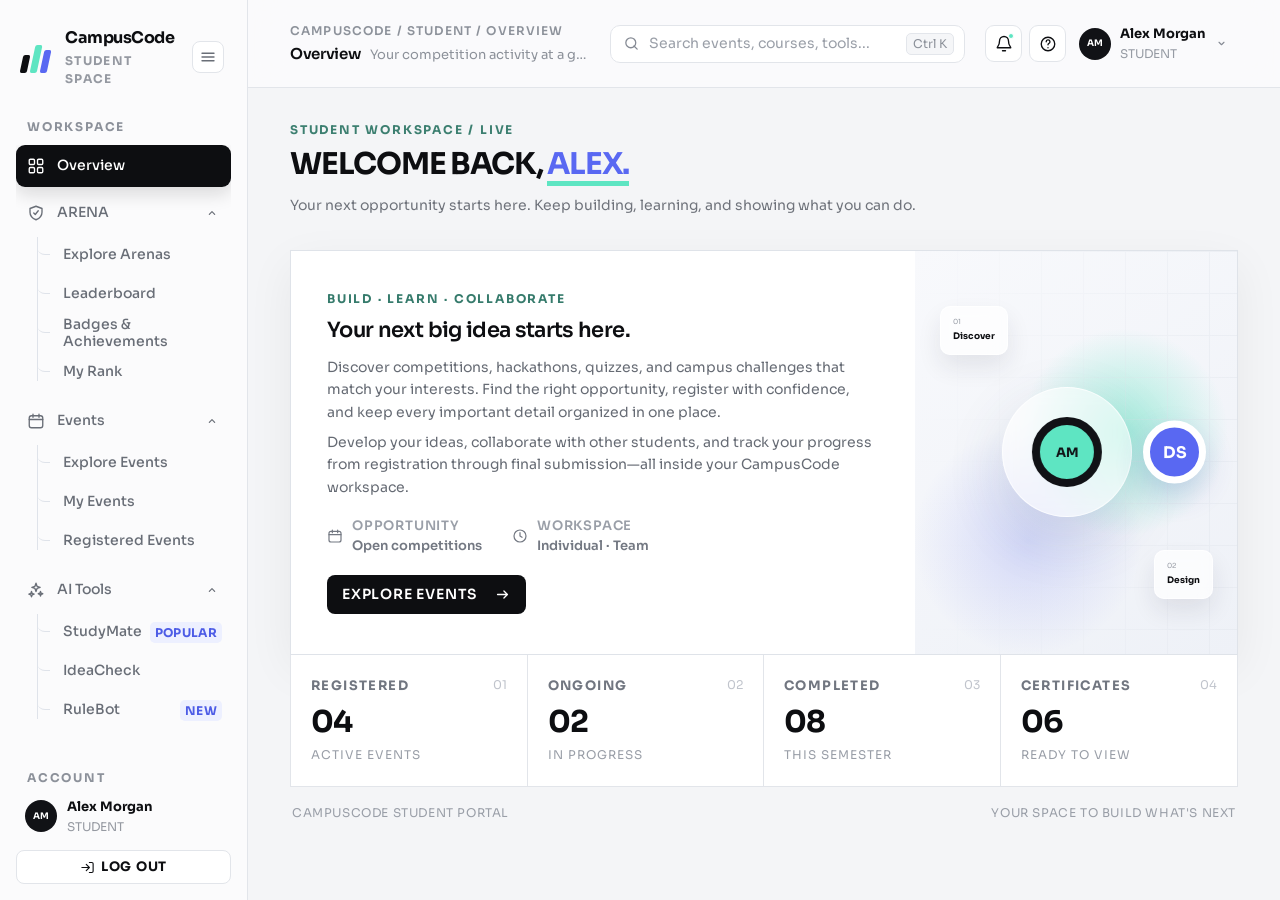
==== Dashboard/index.html @ 18e47f58 "Publish CampusCode project Co-authored-by: Copilot <223556219+Copilot@users.noreply.github.com>" ====
<!doctype html>
<html lang="en">
<head>
<meta charset="utf-8">
<meta name="viewport" content="width=device-width, initial-scale=1">
<meta name="description" content="CampusCode student competition workspace prototype">
<title>Overview — CampusCode</title>
<link rel="icon" href="assets/images/favicon.png">
<link rel="stylesheet" href="css/style.css">
<link rel="stylesheet" href="css/responsive.css">
</head>
<body data-page="overview">
<div class="app-shell">
<aside class="sidebar "><div class="brand">
<div class="brand-mark" aria-hidden="true">
<span></span><span></span><span></span>
</div>
<div>
<strong>CampusCode</strong><small>Student space</small>
</div>
<button class="sidebar-collapse-toggle" aria-label="Collapse sidebar" aria-expanded="true" data-action="toggle-sidebar"><svg aria-hidden="true" fill="none" height="18" viewbox="0 0 24 24" width="18" stroke="currentColor" stroke-linecap="round" stroke-linejoin="round" stroke-width="1.8"><path d="M4 7h16M4 12h16M4 17h16"></path></svg></button><button class="mobile-close" aria-label="Close menu" data-action="close-drawer"><svg aria-hidden="true" fill="none" height="19" viewbox="0 0 24 24" width="19" stroke="currentColor" stroke-linecap="round" stroke-linejoin="round" stroke-width="1.8"><path d="m6 6 12 12M18 6 6 18"></path></svg></button>
</div>
<div class="sidebar-label">Workspace</div>
<nav class="main-nav" aria-label="Main navigation"><a class="active" data-tooltip="Overview" href="index.html" data-nav-link=""><svg aria-hidden="true" fill="none" height="18" viewbox="0 0 24 24" width="18" stroke="currentColor" stroke-linecap="round" stroke-linejoin="round" stroke-width="1.8"><rect x="3" y="3" width="7" height="7" rx="1.5"></rect><rect x="14" y="3" width="7" height="7" rx="1.5"></rect><rect x="3" y="14" width="7" height="7" rx="1.5"></rect><rect x="14" y="14" width="7" height="7" rx="1.5"></rect></svg><span>Overview</span></a><div class="workspace-nav-group is-expanded">
<button class="workspace-parent " data-tooltip="ARENA" aria-expanded="true"><svg aria-hidden="true" fill="none" height="18" viewbox="0 0 24 24" width="18" stroke="currentColor" stroke-linecap="round" stroke-linejoin="round" stroke-width="1.8"><path d="M12 3 20 6v5c0 5-3.4 8.3-8 10-4.6-1.7-8-5-8-10V6l8-3Zm-3 9 2 2 4-5"></path></svg><span>ARENA</span><span class="chevron"><svg aria-hidden="true" fill="none" height="16" viewbox="0 0 24 24" width="16" stroke="currentColor" stroke-linecap="round" stroke-linejoin="round" stroke-width="1.8"><path d="m8 10 4 4 4-4"></path></svg></span></button><div class="workspace-subnav">
<a class="" tabindex="0" href="pages/arena.html" data-nav-link=""><span>Explore Arenas</span></a><a class="" tabindex="0" href="pages/arena.html#leaderboard" data-nav-link=""><span>Leaderboard</span></a><a class="" tabindex="0" href="pages/arena.html#achievements" data-nav-link=""><span>Badges &amp; Achievements</span></a><a class="" tabindex="0" href="pages/arena.html#rank" data-nav-link=""><span>My Rank</span></a>
</div>
</div>
<div class="workspace-nav-group is-expanded">
<button class="workspace-parent " data-tooltip="Events" aria-expanded="true"><svg aria-hidden="true" fill="none" height="18" viewbox="0 0 24 24" width="18" stroke="currentColor" stroke-linecap="round" stroke-linejoin="round" stroke-width="1.8"><rect x="3" y="5" width="18" height="16" rx="3"></rect><path d="M8 3v4M16 3v4M3 10h18"></path></svg><span>Events</span><span class="chevron"><svg aria-hidden="true" fill="none" height="16" viewbox="0 0 24 24" width="16" stroke="currentColor" stroke-linecap="round" stroke-linejoin="round" stroke-width="1.8"><path d="m8 10 4 4 4-4"></path></svg></span></button><div class="workspace-subnav">
<a class="" tabindex="0" href="pages/events.html" data-nav-link=""><span>Explore Events</span></a><a class="" tabindex="0" href="pages/my-events.html" data-nav-link=""><span>My Events</span></a><a class="" tabindex="0" href="pages/my-events.html#registered" data-nav-link=""><span>Registered Events</span></a>
</div>
</div>
<div class="workspace-nav-group is-expanded">
<button class="workspace-parent " data-tooltip="AI Tools" aria-expanded="true"><svg aria-hidden="true" fill="none" height="18" viewbox="0 0 24 24" width="18" stroke="currentColor" stroke-linecap="round" stroke-linejoin="round" stroke-width="1.8"><path d="m12 3 1.4 4.1L17.5 8.5l-4.1 1.4L12 14l-1.4-4.1-4.1-1.4 4.1-1.4L12 3Zm6 11 .8 2.2L21 17l-2.2.8L18 20l-.8-2.2L15 17l2.2-.8L18 14ZM6 14l.9 2.6 2.6.9-2.6.9L6 21l-.9-2.6-2.6-.9 2.6-.9L6 14Z"></path></svg><span>AI Tools</span><span class="chevron"><svg aria-hidden="true" fill="none" height="16" viewbox="0 0 24 24" width="16" stroke="currentColor" stroke-linecap="round" stroke-linejoin="round" stroke-width="1.8"><path d="m8 10 4 4 4-4"></path></svg></span></button><div class="workspace-subnav">
<a class="" tabindex="0" href="index.html" data-nav-link=""><span>StudyMate</span><small>Popular</small></a><a class="" tabindex="0" href="index.html#ideacheck" data-nav-link=""><span>IdeaCheck</span></a><a class="" tabindex="0" href="index.html" data-nav-link=""><span>RuleBot</span><small>New</small></a>
</div>
</div>
<div class="workspace-nav-group ">
<button class="workspace-parent " data-tooltip="Learning" aria-expanded="false"><svg aria-hidden="true" fill="none" height="18" viewbox="0 0 24 24" width="18" stroke="currentColor" stroke-linecap="round" stroke-linejoin="round" stroke-width="1.8"><path d="M4 19.5A2.5 2.5 0 0 1 6.5 17H20"></path><path d="M6.5 2H20v20H6.5A2.5 2.5 0 0 1 4 19.5v-15A2.5 2.5 0 0 1 6.5 2Z"></path></svg><span>Learning</span><span class="chevron"><svg aria-hidden="true" fill="none" height="16" viewbox="0 0 24 24" width="16" stroke="currentColor" stroke-linecap="round" stroke-linejoin="round" stroke-width="1.8"><path d="m8 10 4 4 4-4"></path></svg></span></button><div class="workspace-subnav">
<a class="" tabindex="-1" href="index.html#courses" data-nav-link=""><span>My Courses</span></a><a class="" tabindex="-1" href="pages/communication.html#help" data-nav-link=""><span>Student Guide</span></a><a class="" tabindex="-1" href="pages/profile.html#achievements" data-nav-link=""><span>Certificates</span></a><a class="" tabindex="-1" href="pages/profile.html" data-nav-link=""><span>Digital Card</span></a>
</div>
</div>
<div class="workspace-nav-group ">
<button class="workspace-parent " data-tooltip="Communication" aria-expanded="false"><svg aria-hidden="true" fill="none" height="18" viewbox="0 0 24 24" width="18" stroke="currentColor" stroke-linecap="round" stroke-linejoin="round" stroke-width="1.8"><path d="M18 8a6 6 0 0 0-12 0c0 7-3 7-3 9h18c0-2-3-2-3-9M10 21h4"></path></svg><span>Communication</span><span class="chevron"><svg aria-hidden="true" fill="none" height="16" viewbox="0 0 24 24" width="16" stroke="currentColor" stroke-linecap="round" stroke-linejoin="round" stroke-width="1.8"><path d="m8 10 4 4 4-4"></path></svg></span></button><div class="workspace-subnav">
<a class="" tabindex="-1" href="pages/communication.html#official" data-nav-link=""><span>Official Updates</span></a><a class="" tabindex="-1" href="pages/communication.html#notifications" data-nav-link=""><span>Notifications</span></a><a class="" tabindex="-1" href="pages/communication.html#help" data-nav-link=""><span>Help &amp; Support</span></a>
</div>
</div></nav><div class="sidebar-account">
<div class="sidebar-label">Account</div>
<a class="profile sidebar-profile-button " data-tooltip="Profile" href="pages/profile.html" data-nav-link=""><div class="avatar">AM</div>
<div>
<strong>Alex Morgan</strong><span>Student</span>
</div></a><button class="logout-button" data-tooltip="Log out" data-action="demo-logout"><svg aria-hidden="true" fill="none" height="15" viewbox="0 0 24 24" width="15" stroke="currentColor" stroke-linecap="round" stroke-linejoin="round" stroke-width="1.8"><path d="M10 17l5-5-5-5M15 12H3M15 4h4a2 2 0 0 1 2 2v12a2 2 0 0 1-2 2h-4"></path></svg> Log out</button>
</div></aside><main><header class="topbar "><div class="header-page">
<button class="menu-button" aria-label="Open menu" data-action="open-drawer"><svg aria-hidden="true" fill="none" height="19" viewbox="0 0 24 24" width="19" stroke="currentColor" stroke-linecap="round" stroke-linejoin="round" stroke-width="1.8"><path d="M4 7h16M4 12h16M4 17h16"></path></svg></button><div class="page-copy">
<span>CampusCode / Student / Overview</span><div>
<strong>Overview</strong><small>Your competition activity at a glance.</small>
</div>
</div>
</div>
<div class="global-search"><label class="search-field"><svg aria-hidden="true" fill="none" height="17" viewbox="0 0 24 24" width="17" stroke="currentColor" stroke-linecap="round" stroke-linejoin="round" stroke-width="1.8"><circle cx="11" cy="11" r="7"></circle><path d="m20 20-4.5-4.5"></path></svg><input aria-label="Search CampusCode" aria-expanded="false" placeholder="Search events, courses, tools..." value=""><kbd><span>Ctrl</span> K</kbd></label></div>
<div class="header-actions">
<button class="mobile-search-button" aria-label="Open search"><svg aria-hidden="true" fill="none" height="18" viewbox="0 0 24 24" width="18" stroke="currentColor" stroke-linecap="round" stroke-linejoin="round" stroke-width="1.8"><circle cx="11" cy="11" r="7"></circle><path d="m20 20-4.5-4.5"></path></svg></button><div class="header-menu"><button class="header-icon-button" aria-label="Notifications" aria-expanded="false"><svg aria-hidden="true" fill="none" height="18" viewbox="0 0 24 24" width="18" stroke="currentColor" stroke-linecap="round" stroke-linejoin="round" stroke-width="1.8"><path d="M18 8a6 6 0 0 0-12 0c0 7-3 7-3 9h18c0-2-3-2-3-9M10 21h4"></path></svg><i></i></button></div>
<div class="header-menu help-control"><button class="header-icon-button" aria-label="Help and support" aria-expanded="false"><svg aria-hidden="true" fill="none" height="18" viewbox="0 0 24 24" width="18" stroke="currentColor" stroke-linecap="round" stroke-linejoin="round" stroke-width="1.8"><circle cx="12" cy="12" r="9"></circle><path d="M9.6 9a2.5 2.5 0 1 1 3.2 2.4c-.8.3-.8 1-.8 1.6M12 17h.01"></path></svg></button></div>
<div class="header-menu profile-control"><button class="profile-trigger" aria-label="Open profile menu" aria-expanded="false"><span class="avatar">AM</span><span class="profile-name"><strong>Alex Morgan</strong><small>Student</small></span><span class="profile-chevron"><svg aria-hidden="true" fill="none" height="15" viewbox="0 0 24 24" width="15" stroke="currentColor" stroke-linecap="round" stroke-linejoin="round" stroke-width="1.8"><path d="m8 10 4 4 4-4"></path></svg></span></button></div>
</div></header><div class="dashboard">
<section class="welcome-section"><div class="eyebrow">Student workspace / Live</div>
<h1>Welcome back, <span>Alex.</span>
</h1>
<p>Your next opportunity starts here. Keep building, learning, and showing what you can do.</p></section><section class="event-card"><div class="event-copy">
<div class="eyebrow">Build · Learn · Collaborate</div>
<h2>Your next big idea starts here.</h2>
<p>Discover competitions, hackathons, quizzes, and campus challenges that match your interests. Find the right opportunity, register with confidence, and keep every important detail organized in one place.</p>
<p>Develop your ideas, collaborate with other students, and track your progress from registration through final submission—all inside your CampusCode workspace.</p>
<div class="event-meta">
<div>
<svg aria-hidden="true" fill="none" height="16" viewbox="0 0 24 24" width="16" stroke="currentColor" stroke-linecap="round" stroke-linejoin="round" stroke-width="1.8"><rect x="3" y="5" width="18" height="16" rx="3"></rect><path d="M8 3v4M16 3v4M3 10h18"></path></svg><span><small>Opportunity</small>Open competitions</span>
</div>
<div>
<svg aria-hidden="true" fill="none" height="16" viewbox="0 0 24 24" width="16" stroke="currentColor" stroke-linecap="round" stroke-linejoin="round" stroke-width="1.8"><circle cx="12" cy="12" r="9"></circle><path d="M12 7v5l3 2"></path></svg><span><small>Workspace</small>Individual · Team</span>
</div>
</div>
<button class="primary-button">Explore events <svg aria-hidden="true" fill="none" height="17" viewbox="0 0 24 24" width="17" stroke="currentColor" stroke-linecap="round" stroke-linejoin="round" stroke-width="1.8"><path d="M5 12h14m-5-5 5 5-5 5"></path></svg></button>
</div>
<div class="event-visual" aria-hidden="true">
<div class="visual-grid"></div>
<div class="floating-card card-one">
<span>01</span><strong>Discover</strong>
</div>
<div class="floating-card card-two">
<span>02</span><strong>Design</strong>
</div>
<div class="event-orb"><div class="avatar large">AM</div></div>
<div class="event-badge">DS</div>
</div></section><section class="stats-grid"><article><div class="stat-top">
<span>Registered</span><i>01</i>
</div>
<strong>04</strong><small>Active events</small></article><article><div class="stat-top">
<span>Ongoing</span><i>02</i>
</div>
<strong>02</strong><small>In progress</small></article><article><div class="stat-top">
<span>Completed</span><i>03</i>
</div>
<strong>08</strong><small>This semester</small></article><article><div class="stat-top">
<span>Certificates</span><i>04</i>
</div>
<strong>06</strong><small>Ready to view</small></article></section><footer class="dashboard-footer"><span>CampusCode student portal</span><span>Your space to build what's next</span></footer>
</div></main>
</div>
<script src="js/app.js" defer></script><script src="js/navigation.js" defer></script>
</body>
</html>
---- Dashboard/css/style.css ----
@import "https://fonts.googleapis.com/css2?family=Sora:wght@400;500;600;700&display=swap";


@layer components;
/*! tailwindcss v4.2.2 | MIT License | https://tailwindcss.com */

@layer properties {
  @supports (((-webkit-hyphens: none)) and (not (margin-trim: inline))) or ((-moz-orient: inline) and (not (color: rgb(from red r g b)))) {
    *, :before, :after, ::backdrop {
      --tw-rotate-x: initial;
      --tw-rotate-y: initial;
      --tw-rotate-z: initial;
      --tw-skew-x: initial;
      --tw-skew-y: initial;
      --tw-blur: initial;
      --tw-brightness: initial;
      --tw-contrast: initial;
      --tw-grayscale: initial;
      --tw-hue-rotate: initial;
      --tw-invert: initial;
      --tw-opacity: initial;
      --tw-saturate: initial;
      --tw-sepia: initial;
      --tw-drop-shadow: initial;
      --tw-drop-shadow-color: initial;
      --tw-drop-shadow-alpha: 100%;
      --tw-drop-shadow-size: initial;
    }
  }
}

@layer theme {
  :root, :host {
    --font-sans: ui-sans-serif, system-ui, sans-serif, "Apple Color Emoji",
      "Segoe UI Emoji", "Segoe UI Symbol", "Noto Color Emoji";
    --font-mono: ui-monospace, SFMono-Regular, Menlo, Monaco, Consolas, "Liberation Mono",
      "Courier New", monospace;
    --spacing: .25rem;
    --default-font-family: var(--font-sans);
    --default-mono-font-family: var(--font-mono);
  }
}

@layer base {
  *, :after, :before, ::backdrop {
    box-sizing: border-box;
    border: 0 solid;
    margin: 0;
    padding: 0;
  }

  ::file-selector-button {
    box-sizing: border-box;
    border: 0 solid;
    margin: 0;
    padding: 0;
  }

  html, :host {
    -webkit-text-size-adjust: 100%;
    tab-size: 4;
    line-height: 1.5;
    font-family: var(--default-font-family, ui-sans-serif, system-ui, sans-serif, "Apple Color Emoji", "Segoe UI Emoji", "Segoe UI Symbol", "Noto Color Emoji");
    font-feature-settings: var(--default-font-feature-settings, normal);
    font-variation-settings: var(--default-font-variation-settings, normal);
    -webkit-tap-highlight-color: transparent;
  }

  hr {
    height: 0;
    color: inherit;
    border-top-width: 1px;
  }

  abbr:where([title]) {
    -webkit-text-decoration: underline dotted;
    text-decoration: underline dotted;
  }

  h1, h2, h3, h4, h5, h6 {
    font-size: inherit;
    font-weight: inherit;
  }

  a {
    color: inherit;
    -webkit-text-decoration: inherit;
    -webkit-text-decoration: inherit;
    -webkit-text-decoration: inherit;
    text-decoration: inherit;
  }

  b, strong {
    font-weight: bolder;
  }

  code, kbd, samp, pre {
    font-family: var(--default-mono-font-family, ui-monospace, SFMono-Regular, Menlo, Monaco, Consolas, "Liberation Mono", "Courier New", monospace);
    font-feature-settings: var(--default-mono-font-feature-settings, normal);
    font-variation-settings: var(--default-mono-font-variation-settings, normal);
    font-size: 1em;
  }

  small {
    font-size: 80%;
  }

  sub, sup {
    vertical-align: baseline;
    font-size: 75%;
    line-height: 0;
    position: relative;
  }

  sub {
    bottom: -.25em;
  }

  sup {
    top: -.5em;
  }

  table {
    text-indent: 0;
    border-color: inherit;
    border-collapse: collapse;
  }

  :-moz-focusring {
    outline: auto;
  }

  progress {
    vertical-align: baseline;
  }

  summary {
    display: list-item;
  }

  ol, ul, menu {
    list-style: none;
  }

  img, svg, video, canvas, audio, iframe, embed, object {
    vertical-align: middle;
    display: block;
  }

  img, video {
    max-width: 100%;
    height: auto;
  }

  button, input, select, optgroup, textarea {
    font: inherit;
    font-feature-settings: inherit;
    font-variation-settings: inherit;
    letter-spacing: inherit;
    color: inherit;
    opacity: 1;
    background-color: #0000;
    border-radius: 0;
  }

  ::file-selector-button {
    font: inherit;
    font-feature-settings: inherit;
    font-variation-settings: inherit;
    letter-spacing: inherit;
    color: inherit;
    opacity: 1;
    background-color: #0000;
    border-radius: 0;
  }

  :where(select:is([multiple], [size])) optgroup {
    font-weight: bolder;
  }

  :where(select:is([multiple], [size])) optgroup option {
    padding-inline-start: 20px;
  }

  ::file-selector-button {
    margin-inline-end: 4px;
  }

  ::placeholder {
    opacity: 1;
  }

  @supports (not ((-webkit-appearance: -apple-pay-button))) or (contain-intrinsic-size: 1px) {
    ::placeholder {
      color: currentColor;
    }

    @supports (color: color-mix(in lab, red, red)) {
      ::placeholder {
        color: color-mix(in oklab, currentcolor 50%, transparent);
      }
    }
  }

  textarea {
    resize: vertical;
  }

  ::-webkit-search-decoration {
    -webkit-appearance: none;
  }

  ::-webkit-date-and-time-value {
    min-height: 1lh;
    text-align: inherit;
  }

  ::-webkit-datetime-edit {
    display: inline-flex;
  }

  ::-webkit-datetime-edit-fields-wrapper {
    padding: 0;
  }

  ::-webkit-datetime-edit {
    padding-block: 0;
  }

  ::-webkit-datetime-edit-year-field {
    padding-block: 0;
  }

  ::-webkit-datetime-edit-month-field {
    padding-block: 0;
  }

  ::-webkit-datetime-edit-day-field {
    padding-block: 0;
  }

  ::-webkit-datetime-edit-hour-field {
    padding-block: 0;
  }

  ::-webkit-datetime-edit-minute-field {
    padding-block: 0;
  }

  ::-webkit-datetime-edit-second-field {
    padding-block: 0;
  }

  ::-webkit-datetime-edit-millisecond-field {
    padding-block: 0;
  }

  ::-webkit-datetime-edit-meridiem-field {
    padding-block: 0;
  }

  ::-webkit-calendar-picker-indicator {
    line-height: 1;
  }

  :-moz-ui-invalid {
    box-shadow: none;
  }

  button, input:where([type="button"], [type="reset"], [type="submit"]) {
    appearance: button;
  }

  ::file-selector-button {
    appearance: button;
  }

  ::-webkit-inner-spin-button {
    height: auto;
  }

  ::-webkit-outer-spin-button {
    height: auto;
  }

  [hidden]:where(:not([hidden="until-found"])) {
    display: none !important;
  }
}

@layer utilities {
  .collapse {
    visibility: collapse;
  }

  .fixed {
    position: fixed;
  }

  .static {
    position: static;
  }

  .start {
    inset-inline-start: var(--spacing);
  }

  .top-10 {
    top: calc(var(--spacing) * 10);
  }

  .block {
    display: block;
  }

  .grid {
    display: grid;
  }

  .hidden {
    display: none;
  }

  .inline {
    display: inline;
  }

  .transform {
    transform: var(--tw-rotate-x, ) var(--tw-rotate-y, ) var(--tw-rotate-z, ) var(--tw-skew-x, ) var(--tw-skew-y, );
  }

  .filter {
    filter: var(--tw-blur, ) var(--tw-brightness, ) var(--tw-contrast, ) var(--tw-grayscale, ) var(--tw-hue-rotate, ) var(--tw-invert, ) var(--tw-saturate, ) var(--tw-sepia, ) var(--tw-drop-shadow, );
  }
}

@property --tw-rotate-x {
  syntax: "*";
  inherits: false
}

@property --tw-rotate-y {
  syntax: "*";
  inherits: false
}

@property --tw-rotate-z {
  syntax: "*";
  inherits: false
}

@property --tw-skew-x {
  syntax: "*";
  inherits: false
}

@property --tw-skew-y {
  syntax: "*";
  inherits: false
}

@property --tw-blur {
  syntax: "*";
  inherits: false
}

@property --tw-brightness {
  syntax: "*";
  inherits: false
}

@property --tw-contrast {
  syntax: "*";
  inherits: false
}

@property --tw-grayscale {
  syntax: "*";
  inherits: false
}

@property --tw-hue-rotate {
  syntax: "*";
  inherits: false
}

@property --tw-invert {
  syntax: "*";
  inherits: false
}

@property --tw-opacity {
  syntax: "*";
  inherits: false
}

@property --tw-saturate {
  syntax: "*";
  inherits: false
}

@property --tw-sepia {
  syntax: "*";
  inherits: false
}

@property --tw-drop-shadow {
  syntax: "*";
  inherits: false
}

@property --tw-drop-shadow-color {
  syntax: "*";
  inherits: false
}

@property --tw-drop-shadow-alpha {
  syntax: "<percentage>";
  inherits: false;
  initial-value: 100%;
}

@property --tw-drop-shadow-size {
  syntax: "*";
  inherits: false
}
:root {
  font-family: "Sora", sans-serif;
  color: #0d0e11;
  background: #f4f5f7;
  font-synthesis: none;
  --ink: #0d0e11;
  --muted: #6f737b;
  --line: #e2e5ea;
  --green: #5ee5c2;
  --violet: #5968f2;
}

@layer base {
  * {
    box-sizing: border-box;
  }

  body {
    min-width: 320px;
    min-height: 100vh;
    margin: 0;
    background: #f4f5f7;
  }

  button {
    color: inherit;
    font: inherit;
  }
}

button {
  border: 0;
  cursor: pointer;
}

.app-shell {
  min-height: 100vh;
  display: grid;
  grid-template-columns: 248px minmax(0, 1fr);
}

.sidebar {
  width: 248px;
  position: fixed;
  inset: 0 auto 0 0;
  z-index: 20;
  display: flex;
  flex-direction: column;
  padding: 26px 16px 14px;
  overflow-y: auto;
  border-right: 1px solid var(--line);
  background: #fbfbfc;
}

.brand {
  display: flex;
  align-items: center;
  gap: 11px;
  padding: 0 7px 30px;
}

.brand-mark {
  width: 32px;
  height: 32px;
  display: flex;
  align-items: flex-end;
  gap: 3px;
  transform: skew(-12deg);
}

.brand-mark span {
  width: 7px;
  border-radius: 2px;
  background: var(--ink);
}

.brand-mark span:nth-child(1) {
  height: 18px;
}
.brand-mark span:nth-child(2) {
  height: 28px;
  background: var(--green);
}
.brand-mark span:nth-child(3) {
  height: 23px;
  background: var(--violet);
}
.brand strong,
.brand small {
  display: block;
}
.brand strong {
  font-size: 16px;
  letter-spacing: -0.5px;
}
.brand small {
  margin-top: 2px;
  color: #9599a1;
  font-size: 7px;
  font-weight: 700;
  letter-spacing: 1.3px;
  text-transform: uppercase;
}

.sidebar-label,
.eyebrow {
  color: #8c919a;
  font-size: 9px;
  font-weight: 700;
  letter-spacing: 1.8px;
  text-transform: uppercase;
}

.sidebar-label {
  padding: 0 11px 9px;
}

.main-nav {
  display: grid;
  gap: 2px;
}

.main-nav button {
  width: 100%;
  min-height: 39px;
  display: flex;
  align-items: center;
  gap: 12px;
  padding: 0 11px;
  border-radius: 9px;
  color: #696e77;
  background: transparent;
  font-size: 12px;
  font-weight: 600;
  text-align: left;
  transition:
    background 0.18s,
    color 0.18s,
    transform 0.18s;
}

.main-nav button:hover {
  color: var(--ink);
  background: #f0f2f5;
  transform: translateX(2px);
}

.main-nav button.active {
  color: #ffffff;
  background: var(--ink);
  box-shadow: 0 7px 18px rgba(13, 14, 17, 0.14);
}

.main-nav button small {
  margin-left: auto;
  color: var(--violet);
  font-size: 7px;
  font-weight: 700;
}

.workspace-nav-group {
  display: grid;
}

.main-nav .workspace-parent {
  position: relative;
}

.main-nav .workspace-parent.group-active {
  color: var(--ink);
  background: #eef0ff;
}

.chevron {
  height: 16px;
  display: grid;
  place-items: center;
  transition: transform 0.22s ease;
}

.workspace-nav-group.is-expanded .chevron {
  transform: rotate(180deg);
}

.workspace-subnav {
  max-height: 0;
  position: relative;
  display: grid;
  gap: 3px;
  margin: 0 0 0 21px;
  padding-left: 13px;
  overflow: hidden;
  opacity: 0;
  transition:
    max-height 0.25s ease,
    opacity 0.2s ease,
    margin 0.25s ease;
}

.workspace-subnav::before {
  content: "";
  width: 1px;
  position: absolute;
  top: 0;
  bottom: 9px;
  left: 0;
  background: #dfe3ea;
}

.workspace-nav-group.is-expanded .workspace-subnav {
  max-height: 180px;
  margin-top: 3px;
  margin-bottom: 5px;
  opacity: 1;
}

.main-nav .workspace-subnav button {
  min-height: 34px;
  position: relative;
  padding: 0 9px 0 13px;
  font-size: 11px;
}

.main-nav .workspace-subnav button::before {
  content: "";
  width: 13px;
  height: 17px;
  position: absolute;
  top: 0;
  left: -13px;
  border-bottom: 1px solid #dfe3ea;
  border-bottom-left-radius: 8px;
}

.main-nav .workspace-subnav button.active {
  color: var(--ink);
  background: #fff;
  box-shadow:
    0 5px 16px rgba(20, 24, 36, 0.08),
    0 0 0 1px #e4e7ed;
}

.main-nav .workspace-subnav button small {
  padding: 3px 5px;
  border-radius: 5px;
  color: #4d5ce6;
  background: #edf0ff;
  font-size: 6px;
  letter-spacing: 0.3px;
  text-transform: uppercase;
}

.sidebar-account {
  margin-top: auto;
  padding-top: 28px;
}

.profile {
  display: flex;
  align-items: center;
  gap: 10px;
}

.profile {
  padding: 0 8px 13px;
}

.avatar {
  width: 32px;
  height: 32px;
  flex: 0 0 32px;
  display: grid;
  place-items: center;
  border-radius: 50%;
  color: #fff;
  background: #111216;
  font-size: 9px;
  font-weight: 700;
}

.profile strong,
.profile span {
  display: block;
}

.profile strong {
  font-size: 10px;
}
.profile span {
  margin-top: 2px;
  color: #9599a1;
  font-size: 8px;
  text-transform: uppercase;
}

.logout-button {
  width: 100%;
  height: 34px;
  display: flex;
  align-items: center;
  justify-content: center;
  gap: 6px;
  border: 1px solid var(--line);
  border-radius: 8px;
  background: #fff;
  font-size: 9px;
  font-weight: 700;
  text-transform: uppercase;
  letter-spacing: 0.7px;
}

.mobile-close {
  display: none;
}

main {
  min-width: 0;
  grid-column: 2;
}

.topbar {
  height: 70px;
  position: sticky;
  top: 0;
  z-index: 10;
  display: flex;
  align-items: center;
  justify-content: space-between;
  padding: 0 42px;
  border-bottom: 1px solid var(--line);
  background: rgba(251, 251, 252, 0.9);
  backdrop-filter: blur(16px);
}

.menu-button {
  display: none;
}

.dashboard {
  max-width: 1200px;
  margin: 0 auto;
  padding: 54px 42px 30px;
}

.welcome-section {
  margin-bottom: 33px;
}

.welcome-section .eyebrow {
  color: #3c7f70;
}

.welcome-section h1 {
  margin: 9px 0 6px;
  font-size: clamp(38px, 5vw, 68px);
  line-height: 0.98;
  letter-spacing: -3.8px;
  text-transform: uppercase;
}

.welcome-section h1 span {
  position: relative;
  color: var(--violet);
}

.welcome-section h1 span::after {
  content: "";
  position: absolute;
  right: 0;
  bottom: -3px;
  left: 0;
  height: 5px;
  background: var(--green);
}

.welcome-section p {
  margin: 13px 0 0;
  color: var(--muted);
  font-size: 12px;
}

.workspace-message {
  display: grid;
  grid-template-columns: 1fr 2fr auto;
  align-items: center;
  gap: 22px;
  margin-bottom: 14px;
  padding: 15px 18px;
  border: 1px solid var(--line);
  border-radius: 12px;
  background: #fff;
}

.workspace-message h2 {
  margin: 4px 0 0;
  font-size: 17px;
}
.workspace-message p {
  margin: 0;
  color: var(--muted);
  font-size: 11px;
}
.workspace-message button {
  color: #4d5ce6;
  background: transparent;
  font-size: 10px;
  font-weight: 700;
}

.event-card {
  min-height: 405px;
  display: grid;
  grid-template-columns: 1.32fr 0.68fr;
  overflow: hidden;
  border: 1px solid #dfe3e9;
  background: #fff;
  box-shadow: 0 15px 45px rgba(20, 24, 36, 0.06);
}

.event-copy {
  padding: 40px 36px 34px;
}

.event-copy .eyebrow {
  color: #367b6c;
}

.event-copy h2 {
  margin: 9px 0 13px;
  font-size: clamp(34px, 4vw, 51px);
  line-height: 1;
  letter-spacing: -2.5px;
}

.event-copy > p {
  max-width: 650px;
  margin: 0 0 8px;
  color: #666b74;
  font-size: 11px;
  line-height: 1.7;
}

.event-meta {
  display: flex;
  gap: 30px;
  margin: 19px 0;
}

.event-meta > div {
  display: flex;
  align-items: center;
  gap: 9px;
  color: #737882;
}

.event-meta span {
  font-size: 9px;
  font-weight: 600;
}

.event-meta small {
  display: block;
  margin-bottom: 2px;
  color: #9a9fa8;
  font-size: 7px;
  letter-spacing: 0.8px;
  text-transform: uppercase;
}

.primary-button {
  height: 39px;
  display: flex;
  align-items: center;
  gap: 17px;
  padding: 0 15px;
  border-radius: 8px;
  color: #fff;
  background: var(--ink);
  font-size: 9px;
  font-weight: 700;
  letter-spacing: 0.8px;
  text-transform: uppercase;
  transition:
    transform 0.2s,
    box-shadow 0.2s;
}

.primary-button:hover {
  transform: translateY(-2px);
  box-shadow: 0 10px 25px rgba(13, 14, 17, 0.22);
}

.event-visual {
  position: relative;
  overflow: hidden;
  background:
    radial-gradient(circle at 65% 45%, rgba(94, 229, 194, 0.52), transparent 34%),
    radial-gradient(circle at 35% 72%, rgba(89, 104, 242, 0.2), transparent 32%),
    linear-gradient(145deg, #f8f9fc, #eef1f7);
}

.visual-grid {
  position: absolute;
  inset: 0;
  opacity: 0.35;
  background-image:
    linear-gradient(#dce1e8 1px, transparent 1px),
    linear-gradient(90deg, #dce1e8 1px, transparent 1px);
  background-size: 42px 42px;
  mask-image: linear-gradient(to left, #000, transparent);
}

.event-orb {
  width: 130px;
  height: 130px;
  position: absolute;
  top: 50%;
  left: 50%;
  display: grid;
  place-items: center;
  transform: translate(-57%, -50%);
  border: 1px solid rgba(255, 255, 255, 0.75);
  border-radius: 50%;
  background: rgba(255, 255, 255, 0.56);
  box-shadow: 0 20px 60px rgba(49, 78, 115, 0.14);
  backdrop-filter: blur(8px);
}

.avatar.large {
  width: 70px;
  height: 70px;
  flex-basis: 70px;
  border: 8px solid #111216;
  color: #111216;
  background: var(--green);
  font-size: 13px;
}

.event-badge {
  width: 63px;
  height: 63px;
  position: absolute;
  top: 50%;
  left: calc(50% + 67px);
  display: grid;
  place-items: center;
  transform: translateY(-50%);
  border: 7px solid #fff;
  border-radius: 50%;
  color: white;
  background: var(--violet);
  font-size: 16px;
  font-weight: 700;
  box-shadow: 0 12px 30px rgba(56, 67, 172, 0.2);
}

.floating-card {
  position: absolute;
  z-index: 2;
  padding: 10px 12px;
  border: 1px solid rgba(255, 255, 255, 0.75);
  border-radius: 10px;
  background: rgba(255, 255, 255, 0.72);
  box-shadow: 0 12px 25px rgba(28, 35, 53, 0.09);
  backdrop-filter: blur(8px);
}

.floating-card span,
.floating-card strong {
  display: block;
}
.floating-card span {
  color: #9499a2;
  font-size: 7px;
}
.floating-card strong {
  margin-top: 3px;
  font-size: 9px;
}
.card-one {
  top: 55px;
  left: 25px;
}
.card-two {
  right: 24px;
  bottom: 55px;
}

.stats-grid {
  display: grid;
  grid-template-columns: repeat(4, 1fr);
  border-right: 1px solid var(--line);
  border-bottom: 1px solid var(--line);
  border-left: 1px solid var(--line);
  background: #fff;
}

.stats-grid article {
  min-height: 122px;
  padding: 22px 20px;
  border-right: 1px solid var(--line);
}

.stats-grid article:last-child {
  border-right: 0;
}

.stat-top {
  display: flex;
  align-items: center;
  justify-content: space-between;
}

.stat-top span {
  color: #717680;
  font-size: 8px;
  font-weight: 700;
  letter-spacing: 1.4px;
  text-transform: uppercase;
}

.stat-top i {
  color: #c0c4cc;
  font-size: 8px;
  font-style: normal;
}

.stats-grid article > strong {
  display: block;
  margin-top: 12px;
  font-size: 30px;
  line-height: 1;
  letter-spacing: -1px;
}

.stats-grid article > small {
  display: block;
  margin-top: 10px;
  color: #9a9fa8;
  font-size: 7px;
  letter-spacing: 1px;
  text-transform: uppercase;
}

.dashboard-footer {
  display: flex;
  justify-content: space-between;
  padding: 18px 2px 0;
  color: #9a9fa8;
  font-size: 8px;
  letter-spacing: 0.6px;
  text-transform: uppercase;
}

@media (max-width: 1000px) {
  .event-card {
    grid-template-columns: 1fr 0.55fr;
  }
  .event-copy {
    padding: 34px 28px;
  }
  .event-meta {
    gap: 18px;
  }
}

@media (max-width: 760px) {
  .app-shell {
    display: block;
  }
  .sidebar {
    width: 280px;
    transform: translateX(-105%);
    box-shadow: 25px 0 70px rgba(17, 20, 28, 0.18);
    transition: transform 0.25s ease;
  }
  .sidebar.is-open {
    transform: translateX(0);
  }
  .sidebar-scrim {
    position: fixed;
    inset: 0;
    z-index: 15;
    background: rgba(13, 14, 17, 0.3);
    backdrop-filter: blur(2px);
  }
  .mobile-close {
    display: grid;
    place-items: center;
    margin-left: auto;
    padding: 4px;
    background: transparent;
  }
  main {
    width: 100%;
  }
  .topbar {
    height: 64px;
    padding: 0 18px;
  }
  .menu-button {
    width: 38px;
    height: 38px;
    display: grid;
    place-items: center;
    border: 1px solid var(--line);
    border-radius: 9px;
    background: #fff;
  }
  .dashboard {
    padding: 36px 18px 28px;
  }
  .welcome-section h1 {
    letter-spacing: -2.2px;
  }
  .event-card {
    grid-template-columns: 1fr;
  }
  .event-visual {
    min-height: 250px;
    order: -1;
  }
  .event-copy {
    padding: 27px 24px 30px;
  }
  .stats-grid {
    grid-template-columns: repeat(2, 1fr);
    border-top: 0;
  }
  .stats-grid article:nth-child(2) {
    border-right: 0;
  }
  .stats-grid article:nth-child(-n + 2) {
    border-bottom: 1px solid var(--line);
  }
  .workspace-message {
    grid-template-columns: 1fr auto;
  }
  .workspace-message p {
    display: none;
  }
}
/* Events discovery page */
.events-page {
  display: grid;
  gap: 18px;
}

.events-intro {
  display: flex;
  align-items: flex-end;
  justify-content: space-between;
  gap: 32px;
  padding-bottom: 8px;
}

.events-intro .eyebrow {
  color: #3c7f70;
}

.events-intro h1 {
  margin: 8px 0 8px;
  font-size: clamp(34px, 4vw, 52px);
  line-height: 1;
  letter-spacing: -2.7px;
}

.events-intro > div:first-child > p {
  max-width: 590px;
  margin: 0;
  color: var(--muted);
  font-size: 11px;
  line-height: 1.6;
}

.events-summary {
  display: grid;
  grid-template-columns: repeat(3, auto);
  overflow: hidden;
  border: 1px solid var(--line);
  border-radius: 12px;
  background: #fff;
}

.events-summary > div {
  min-width: 112px;
  padding: 13px 15px;
  border-right: 1px solid var(--line);
}

.events-summary > div:last-child {
  border-right: 0;
}

.events-summary span,
.events-summary strong {
  display: block;
}

.events-summary span {
  color: #8b9099;
  font-size: 7px;
  letter-spacing: 0.6px;
  text-transform: uppercase;
}

.events-summary strong {
  margin-top: 6px;
  font-size: 18px;
  line-height: 1;
}

.discovery-toolbar {
  display: grid;
  gap: 13px;
  padding: 15px;
  border: 1px solid var(--line);
  border-radius: 14px;
  background: #fff;
}

.event-search-row {
  display: flex;
  gap: 10px;
}

.event-search {
  height: 40px;
  min-width: 0;
  flex: 1;
  display: flex;
  align-items: center;
  gap: 9px;
  padding: 0 12px;
  border: 1px solid var(--line);
  border-radius: 9px;
  color: #858b94;
  background: #fafbfc;
}

.event-search:focus-within {
  border-color: rgba(89, 104, 242, 0.55);
  box-shadow: 0 0 0 3px rgba(89, 104, 242, 0.08);
}

.event-search input {
  min-width: 0;
  flex: 1;
  outline: none;
  border: 0;
  color: var(--ink);
  background: transparent;
  font-size: 10px;
}

.event-search input::placeholder {
  color: #9a9fa8;
}

.clear-filters {
  padding: 0 11px;
  color: #4d5ce6;
  background: transparent;
  font-size: 8px;
  font-weight: 700;
}

.clear-filters:disabled {
  cursor: default;
  color: #b8bcc4;
}

.category-tabs {
  display: flex;
  gap: 6px;
}

.category-tabs button {
  min-height: 31px;
  padding: 0 11px;
  border: 1px solid var(--line);
  border-radius: 8px;
  color: #6f747d;
  background: #fff;
  font-size: 8px;
  font-weight: 600;
  white-space: nowrap;
}

.category-tabs button:hover {
  color: var(--ink);
  background: #f5f6f8;
}

.category-tabs button.active {
  color: #fff;
  border-color: var(--ink);
  background: var(--ink);
}

.advanced-filters {
  display: grid;
  grid-template-columns: repeat(4, 1fr);
  gap: 8px;
  padding-top: 12px;
  border-top: 1px solid #eceef2;
}

.advanced-filters label {
  min-width: 0;
}

.advanced-filters label > span {
  display: block;
  margin: 0 0 5px 2px;
  color: #8b9099;
  font-size: 7px;
  font-weight: 600;
  text-transform: uppercase;
}

.advanced-filters select {
  width: 100%;
  height: 34px;
  outline: none;
  border: 1px solid var(--line);
  border-radius: 8px;
  color: #555b65;
  background: #fafbfc;
  font-family: inherit;
  font-size: 8px;
}

.advanced-filters select:focus {
  border-color: rgba(89, 104, 242, 0.55);
}

.mobile-filter-button,
.mobile-clear {
  display: none;
}

.featured-competition {
  min-height: 355px;
  display: grid;
  grid-template-columns: 1.1fr 0.9fr;
  overflow: hidden;
  border: 1px solid #dfe3e9;
  border-radius: 16px;
  background: #fff;
  box-shadow: 0 14px 40px rgba(20, 24, 36, 0.06);
}

.featured-event-copy {
  padding: 32px;
}

.featured-label {
  width: fit-content;
  display: flex;
  align-items: center;
  gap: 6px;
  margin-bottom: 23px;
  padding: 6px 8px;
  border-radius: 6px;
  color: #4654d3;
  background: #edf0ff;
  font-size: 7px;
  font-weight: 700;
  letter-spacing: 0.6px;
  text-transform: uppercase;
}

.event-category {
  color: #4d5ce6;
  font-size: 7px;
  font-weight: 700;
  letter-spacing: 0.8px;
  text-transform: uppercase;
}

.featured-event-copy h2 {
  max-width: 600px;
  margin: 8px 0 12px;
  font-size: clamp(27px, 3vw, 39px);
  line-height: 1.05;
  letter-spacing: -1.7px;
}

.featured-event-copy > p {
  max-width: 610px;
  margin: 0;
  color: #676c75;
  font-size: 10px;
  line-height: 1.7;
}

.featured-meta {
  display: grid;
  grid-template-columns: 0.7fr 0.8fr 1.4fr;
  margin: 22px 0;
  border-top: 1px solid #eceef2;
  border-bottom: 1px solid #eceef2;
}

.featured-meta > div {
  padding: 12px 12px 12px 0;
}

.featured-meta span,
.featured-meta strong {
  display: block;
}

.featured-meta span {
  color: #959aa3;
  font-size: 7px;
  text-transform: uppercase;
}

.featured-meta strong {
  margin-top: 5px;
  font-size: 9px;
}

.featured-actions,
.event-card-actions {
  display: flex;
  gap: 8px;
}

.secondary-action,
.event-primary-action {
  height: 38px;
  display: flex;
  align-items: center;
  justify-content: center;
  gap: 10px;
  padding: 0 14px;
  border-radius: 8px;
  font-size: 8px;
  font-weight: 700;
  text-transform: uppercase;
}

.secondary-action {
  border: 1px solid var(--line);
  background: #fff;
}

.secondary-action:hover {
  background: #f5f6f8;
}

.event-primary-action {
  color: #fff;
  background: var(--ink);
}

.event-primary-action:hover {
  box-shadow: 0 8px 20px rgba(13, 14, 17, 0.16);
  transform: translateY(-1px);
}

.featured-artwork {
  min-height: 355px;
  position: relative;
  overflow: hidden;
  background:
    radial-gradient(circle at 68% 34%, rgba(94, 229, 194, 0.65), transparent 25%),
    radial-gradient(circle at 37% 68%, rgba(89, 104, 242, 0.36), transparent 31%),
    linear-gradient(145deg, #f4f6fb, #e8edf5);
}

.event-art-grid {
  position: absolute;
  inset: 0;
  opacity: 0.42;
  background-image:
    linear-gradient(#d2d8e2 1px, transparent 1px),
    linear-gradient(90deg, #d2d8e2 1px, transparent 1px);
  background-size: 36px 36px;
  mask-image: linear-gradient(145deg, transparent 5%, #000 70%);
}

.art-disc {
  position: absolute;
  border-radius: 50%;
}

.disc-one {
  width: 165px;
  height: 165px;
  top: -55px;
  right: -34px;
  border: 30px solid rgba(89, 104, 242, 0.18);
}

.disc-two {
  width: 92px;
  height: 92px;
  bottom: 18px;
  left: 25px;
  background: rgba(94, 229, 194, 0.38);
  filter: blur(1px);
}

.art-core {
  width: 160px;
  height: 160px;
  position: absolute;
  top: 50%;
  left: 51%;
  display: flex;
  flex-direction: column;
  justify-content: space-between;
  padding: 22px;
  transform: translate(-50%, -50%) rotate(-5deg);
  border: 1px solid rgba(255, 255, 255, 0.72);
  border-radius: 26px;
  color: #fff;
  background: #111216;
  box-shadow: 0 24px 50px rgba(26, 31, 47, 0.24);
}

.art-core span {
  color: var(--green);
  font-size: 9px;
}

.art-core strong {
  font-size: 20px;
  line-height: 1.08;
  letter-spacing: -0.8px;
}

.art-float {
  position: absolute;
  padding: 10px 12px;
  border: 1px solid rgba(255, 255, 255, 0.82);
  border-radius: 10px;
  background: rgba(255, 255, 255, 0.78);
  box-shadow: 0 12px 25px rgba(28, 35, 53, 0.1);
  backdrop-filter: blur(10px);
}

.art-float span,
.art-float strong {
  display: block;
}

.art-float span {
  color: #9297a0;
  font-size: 6px;
  text-transform: uppercase;
}

.art-float strong {
  margin-top: 3px;
  font-size: 9px;
}

.art-float-one {
  top: 52px;
  left: 24px;
}

.art-float-two {
  right: 24px;
  bottom: 42px;
}

.opportunities-section {
  padding-top: 16px;
}

.section-heading {
  display: flex;
  align-items: flex-end;
  justify-content: space-between;
  gap: 24px;
  margin-bottom: 16px;
}

.section-heading h2 {
  margin: 6px 0 5px;
  font-size: 23px;
  letter-spacing: -0.9px;
}

.section-heading p {
  margin: 0;
  color: var(--muted);
  font-size: 10px;
}

.result-count {
  color: #8c919a;
  font-size: 8px;
  text-transform: uppercase;
}

.events-grid {
  display: grid;
  grid-template-columns: repeat(2, minmax(0, 1fr));
  gap: 12px;
}

.event-list-card {
  min-width: 0;
  display: flex;
  flex-direction: column;
  padding: 20px;
  border: 1px solid var(--line);
  border-radius: 14px;
  background: #fff;
  transition:
    transform 0.2s ease,
    box-shadow 0.2s ease,
    border-color 0.2s ease;
}

.event-list-card:hover {
  border-color: #d5d9e2;
  box-shadow: 0 12px 30px rgba(20, 24, 36, 0.07);
  transform: translateY(-2px);
}

.event-card-top {
  display: flex;
  align-items: center;
  justify-content: space-between;
  gap: 12px;
}

.status-badge {
  padding: 5px 7px;
  border-radius: 6px;
  color: #287460;
  background: #e7faf4;
  font-size: 6px;
  font-weight: 700;
  letter-spacing: 0.5px;
  text-transform: uppercase;
}

.status-badge.closing {
  color: #9a5a2e;
  background: #fff0e5;
}

.event-card-icon {
  width: 40px;
  height: 40px;
  display: grid;
  place-items: center;
  margin-top: 18px;
  border-radius: 11px;
  color: #4d5ce6;
  background: #eef0ff;
}

.event-list-card h3 {
  margin: 13px 0 7px;
  font-size: 16px;
  line-height: 1.25;
  letter-spacing: -0.5px;
}

.event-list-card > p {
  min-height: 34px;
  margin: 0;
  color: #747983;
  font-size: 9px;
  line-height: 1.6;
}

.event-organizer {
  margin-top: 8px;
  color: #999ea7;
  font-size: 7px;
}

.event-card-meta {
  display: grid;
  grid-template-columns: 0.65fr 1.35fr;
  gap: 10px;
  margin: 18px 0;
  padding: 12px 0;
  border-top: 1px solid #eceef2;
  border-bottom: 1px solid #eceef2;
}

.event-card-meta > div {
  min-width: 0;
  display: flex;
  align-items: center;
  gap: 7px;
  color: #747983;
  font-size: 8px;
}

.event-card-meta span,
.event-card-meta small {
  display: block;
}

.event-card-meta small {
  margin-bottom: 3px;
  color: #a0a4ac;
  font-size: 6px;
  text-transform: uppercase;
}

.event-card-actions {
  margin-top: auto;
}

.event-card-actions button {
  min-height: 35px;
  display: flex;
  align-items: center;
  justify-content: center;
  gap: 7px;
  padding: 0 12px;
  border-radius: 8px;
  font-size: 8px;
  font-weight: 700;
}

.event-card-actions button:first-child {
  flex: 1;
  border: 1px solid var(--line);
  background: #fff;
}

.event-card-actions button:last-child {
  flex: 1.15;
  color: #fff;
  background: var(--ink);
}

.event-card-actions button:hover {
  transform: translateY(-1px);
}

.events-empty {
  display: grid;
  justify-items: center;
  padding: 52px 24px;
  border: 1px dashed #d6dae1;
  border-radius: 14px;
  background: rgba(255, 255, 255, 0.62);
  text-align: center;
}

.events-empty > span {
  width: 45px;
  height: 45px;
  display: grid;
  place-items: center;
  border-radius: 12px;
  color: #4d5ce6;
  background: #eef0ff;
}

.events-empty h3 {
  margin: 13px 0 6px;
  font-size: 15px;
}

.events-empty p {
  margin: 0;
  color: var(--muted);
  font-size: 9px;
}

.events-empty button {
  margin-top: 15px;
  padding: 9px 12px;
  border-radius: 8px;
  color: #fff;
  background: var(--ink);
  font-size: 8px;
  font-weight: 700;
}

.recommendation-banner {
  display: flex;
  align-items: center;
  justify-content: space-between;
  gap: 24px;
  margin-top: 12px;
  padding: 22px 24px;
  border: 1px solid #dfe3e9;
  border-radius: 14px;
  background: radial-gradient(circle at 82% 20%, rgba(94, 229, 194, 0.25), transparent 21%), #fff;
}

.recommendation-banner h2 {
  margin: 6px 0 4px;
  font-size: 18px;
  letter-spacing: -0.6px;
}

.recommendation-banner p {
  margin: 0;
  color: var(--muted);
  font-size: 9px;
}

.recommendation-banner > button {
  min-height: 38px;
  display: flex;
  align-items: center;
  gap: 10px;
  padding: 0 14px;
  border-radius: 8px;
  color: #fff;
  background: var(--ink);
  font-size: 8px;
  font-weight: 700;
  white-space: nowrap;
}

.event-modal-backdrop {
  position: fixed;
  inset: 0;
  z-index: 100;
  display: grid;
  place-items: center;
  padding: 24px;
  background: rgba(13, 14, 17, 0.44);
  backdrop-filter: blur(5px);
}

.event-detail-modal {
  width: min(880px, 100%);
  max-height: min(760px, calc(100vh - 48px));
  overflow-y: auto;
  border: 1px solid rgba(255, 255, 255, 0.65);
  border-radius: 18px;
  background: #fff;
  box-shadow: 0 30px 90px rgba(13, 14, 17, 0.3);
  animation: modal-in 0.2s ease-out;
}

@keyframes modal-in {
  from {
    opacity: 0;
    transform: translateY(10px) scale(0.985);
  }
  to {
    opacity: 1;
    transform: translateY(0) scale(1);
  }
}

.modal-heading {
  position: sticky;
  top: 0;
  z-index: 2;
  display: flex;
  align-items: flex-start;
  justify-content: space-between;
  gap: 24px;
  padding: 24px 26px 20px;
  border-bottom: 1px solid var(--line);
  background: rgba(255, 255, 255, 0.94);
  backdrop-filter: blur(12px);
}

.modal-heading h2 {
  margin: 7px 0 5px;
  font-size: 25px;
  line-height: 1.15;
  letter-spacing: -1px;
}

.modal-heading p {
  margin: 0;
  color: #8b9099;
  font-size: 8px;
}

.modal-heading > button {
  width: 35px;
  height: 35px;
  flex: 0 0 35px;
  display: grid;
  place-items: center;
  border: 1px solid var(--line);
  border-radius: 9px;
  background: #fff;
}

.registration-confirmation {
  display: flex;
  align-items: center;
  gap: 11px;
  margin: 18px 26px 0;
  padding: 12px 14px;
  border: 1px solid #c8eee3;
  border-radius: 10px;
  background: #effbf7;
}

.registration-confirmation > span {
  width: 30px;
  height: 30px;
  flex: 0 0 30px;
  display: grid;
  place-items: center;
  border-radius: 50%;
  color: #176e58;
  background: #cff4e8;
}

.registration-confirmation strong {
  display: block;
  font-size: 9px;
}

.registration-confirmation p {
  margin: 3px 0 0;
  color: #4e756b;
  font-size: 7px;
}

.modal-body {
  display: grid;
  grid-template-columns: 1fr 260px;
  gap: 28px;
  padding: 24px 26px 28px;
}

.modal-main {
  min-width: 0;
}

.detail-block {
  padding: 0 0 19px;
}

.detail-block + .detail-block {
  padding-top: 19px;
  border-top: 1px solid #eceef2;
}

.detail-block h3 {
  margin: 0 0 8px;
  font-size: 11px;
}

.detail-block p {
  margin: 0;
  color: #686e77;
  font-size: 9px;
  line-height: 1.7;
}

.event-timeline {
  display: grid;
  gap: 9px;
  margin: 0;
  padding: 0;
  list-style: none;
}

.event-timeline li {
  display: flex;
  align-items: center;
  gap: 9px;
  color: #686e77;
  font-size: 8px;
}

.event-timeline li span {
  width: 22px;
  height: 22px;
  display: grid;
  place-items: center;
  border-radius: 50%;
  color: #4d5ce6;
  background: #eef0ff;
  font-size: 7px;
  font-weight: 700;
}

.detail-sidebar {
  height: fit-content;
  position: sticky;
  top: 105px;
  display: grid;
  padding: 17px;
  border: 1px solid var(--line);
  border-radius: 13px;
  background: #f8f9fb;
}

.detail-sidebar > div {
  padding: 11px 0;
  border-bottom: 1px solid #e5e8ed;
}

.detail-sidebar > div:first-child {
  padding-top: 0;
}

.detail-sidebar span,
.detail-sidebar strong {
  display: block;
}

.detail-sidebar span {
  color: #8d929b;
  font-size: 7px;
  text-transform: uppercase;
}

.detail-sidebar strong {
  margin-top: 5px;
  font-size: 9px;
  line-height: 1.45;
}

.detail-sidebar > button {
  min-height: 39px;
  display: flex;
  align-items: center;
  justify-content: center;
  gap: 8px;
  margin-top: 16px;
  border-radius: 8px;
  color: #fff;
  background: var(--ink);
  font-size: 8px;
  font-weight: 700;
}

.detail-sidebar > button.registered {
  color: #236a58;
  background: #dff7f0;
}

.detail-sidebar > small {
  margin-top: 9px;
  color: #999ea7;
  font-size: 6px;
  line-height: 1.5;
  text-align: center;
}

@media (max-width: 1000px) {
  .events-intro {
    align-items: flex-start;
    flex-direction: column;
    gap: 18px;
  }

  .events-summary {
    width: 100%;
  }

  .events-summary > div {
    min-width: 0;
  }

  .featured-competition {
    grid-template-columns: 1.15fr 0.85fr;
  }

  .featured-event-copy {
    padding: 26px;
  }

  .featured-meta {
    grid-template-columns: 1fr 1fr;
  }

  .featured-meta > div:last-child {
    grid-column: 1 / -1;
    padding-top: 0;
  }
}

@media (max-width: 760px) {
  .events-page {
    gap: 14px;
  }

  .events-intro {
    gap: 16px;
  }

  .events-intro h1 {
    font-size: 36px;
    letter-spacing: -1.8px;
  }

  .events-summary {
    grid-template-columns: repeat(3, minmax(0, 1fr));
  }

  .events-summary > div {
    padding: 11px 10px;
  }

  .events-summary span {
    min-height: 18px;
    font-size: 6px;
    line-height: 1.4;
  }

  .events-summary strong {
    font-size: 16px;
  }

  .discovery-toolbar {
    padding: 12px;
  }

  .event-search-row {
    display: grid;
    grid-template-columns: 1fr auto;
  }

  .event-search {
    width: 100%;
  }

  .desktop-clear {
    display: none;
  }

  .mobile-filter-button {
    min-width: 76px;
    display: flex;
    align-items: center;
    justify-content: center;
    gap: 6px;
    border: 1px solid var(--line);
    border-radius: 9px;
    background: #fff;
    font-size: 8px;
    font-weight: 700;
  }

  .mobile-filter-button.active {
    color: #fff;
    border-color: var(--ink);
    background: var(--ink);
  }

  .category-tabs {
    margin-right: -12px;
    padding-right: 12px;
    overflow-x: auto;
    scrollbar-width: none;
  }

  .category-tabs::-webkit-scrollbar {
    display: none;
  }

  .advanced-filters {
    display: none;
    grid-template-columns: 1fr 1fr;
  }

  .advanced-filters.is-open {
    display: grid;
  }

  .mobile-clear {
    min-height: 34px;
    display: block;
    grid-column: 1 / -1;
    border: 1px solid var(--line);
    border-radius: 8px;
  }

  .featured-competition {
    grid-template-columns: 1fr;
  }

  .featured-artwork {
    min-height: 250px;
    order: -1;
  }

  .featured-event-copy {
    padding: 24px;
  }

  .featured-label {
    margin-bottom: 16px;
  }

  .featured-meta {
    grid-template-columns: 1fr 1fr;
  }

  .events-grid {
    grid-template-columns: 1fr;
  }

  .event-list-card > p {
    min-height: 0;
  }

  .recommendation-banner {
    align-items: flex-start;
    flex-direction: column;
  }

  .recommendation-banner > button {
    width: 100%;
    justify-content: center;
  }

  .event-modal-backdrop {
    align-items: end;
    padding: 0;
  }

  .event-detail-modal {
    width: 100%;
    max-height: 92vh;
    border-radius: 18px 18px 0 0;
  }

  .modal-heading {
    padding: 20px 18px 16px;
  }

  .modal-heading h2 {
    font-size: 20px;
  }

  .registration-confirmation {
    margin: 14px 18px 0;
  }

  .modal-body {
    grid-template-columns: 1fr;
    gap: 12px;
    padding: 20px 18px 24px;
  }

  .detail-sidebar {
    position: static;
    order: -1;
  }
}

@media (max-width: 480px) {
  .events-summary span {
    letter-spacing: 0;
  }

  .advanced-filters {
    grid-template-columns: 1fr;
  }

  .mobile-clear {
    grid-column: 1;
  }

  .featured-event-copy h2 {
    font-size: 27px;
  }

  .featured-meta {
    grid-template-columns: 1fr;
  }

  .featured-meta > div:last-child {
    grid-column: auto;
    padding-top: 12px;
  }

  .featured-actions,
  .event-card-actions {
    display: grid;
    grid-template-columns: 1fr 1fr;
  }

  .section-heading {
    align-items: flex-start;
    flex-direction: column;
    gap: 8px;
  }
}
/* Collapsible shared sidebar */
.app-shell {
  transition: grid-template-columns 0.28s ease;
}

.sidebar {
  transition:
    width 0.28s ease,
    padding 0.28s ease,
    box-shadow 0.28s ease;
}

.sidebar-collapse-toggle {
  width: 32px;
  height: 32px;
  flex: 0 0 32px;
  display: grid;
  place-items: center;
  margin-left: auto;
  border: 1px solid var(--line);
  border-radius: 8px;
  color: #696e77;
  background: #fff;
  transition:
    color 0.18s ease,
    border-color 0.18s ease,
    background 0.18s ease;
}

.sidebar-collapse-toggle:hover {
  color: #4d5ce6;
  border-color: #d8dcf6;
  background: #f5f6ff;
}

.sidebar-collapsed {
  grid-template-columns: 78px minmax(0, 1fr);
}

.sidebar-collapsed .sidebar {
  width: 78px;
  padding-right: 12px;
  padding-left: 12px;
  overflow: visible;
}

.sidebar-collapsed .brand {
  flex-direction: column;
  gap: 10px;
  padding-right: 0;
  padding-bottom: 21px;
  padding-left: 0;
}

.sidebar-collapsed .brand > div:nth-child(2),
.sidebar-collapsed .sidebar-label,
.sidebar-collapsed .main-nav button > span,
.sidebar-collapsed .profile > div,
.sidebar-collapsed .workspace-subnav {
  display: none;
}

.sidebar-collapsed .sidebar-collapse-toggle {
  margin-left: 0;
}

.sidebar-collapsed .main-nav {
  gap: 5px;
}

.sidebar-collapsed .main-nav button {
  min-height: 42px;
  position: relative;
  justify-content: center;
  padding: 0;
}

.sidebar-collapsed .workspace-nav-group {
  position: relative;
}

.sidebar-collapsed .main-nav button::after,
.sidebar-collapsed .sidebar-profile-button::after,
.sidebar-collapsed .logout-button::after {
  content: attr(data-tooltip);
  position: absolute;
  top: 50%;
  left: calc(100% + 12px);
  z-index: 80;
  padding: 7px 9px;
  pointer-events: none;
  opacity: 0;
  border: 1px solid var(--line);
  border-radius: 7px;
  color: #fff;
  background: var(--ink);
  box-shadow: 0 8px 20px rgba(20, 24, 36, 0.14);
  font-size: 7px;
  font-weight: 600;
  line-height: 1;
  text-transform: none;
  white-space: nowrap;
  transform: translate(4px, -50%);
  transition:
    opacity 0.16s ease,
    transform 0.16s ease;
}

.sidebar-collapsed .main-nav button:hover::after,
.sidebar-collapsed .main-nav button:focus-visible::after,
.sidebar-collapsed .sidebar-profile-button:hover::after,
.sidebar-collapsed .sidebar-profile-button:focus-visible::after,
.sidebar-collapsed .logout-button:hover::after,
.sidebar-collapsed .logout-button:focus-visible::after {
  opacity: 1;
  transform: translate(0, -50%);
}

.sidebar-collapsed .sidebar-account {
  display: grid;
  justify-items: center;
  padding-top: 18px;
}

.sidebar-collapsed .profile {
  width: 44px;
  min-height: 44px;
  position: relative;
  justify-content: center;
  padding: 5px;
}

.sidebar-collapsed .logout-button {
  width: 44px;
  height: 38px;
  position: relative;
  margin-top: 5px;
  padding: 0;
  font-size: 0;
}

.sidebar-collapsed .logout-button svg {
  width: 16px;
  height: 16px;
}

.sidebar-collapsed main {
  grid-column: 2;
}

@media (max-width: 760px) {
  .sidebar-collapse-toggle {
    display: none;
  }

  .sidebar-collapsed {
    display: block;
  }

  .sidebar-collapsed .sidebar {
    width: 280px;
    padding: 26px 16px 14px;
    overflow-y: auto;
  }

  .sidebar-collapsed .brand {
    flex-direction: row;
    gap: 11px;
    padding: 0 7px 30px;
  }

  .sidebar-collapsed .brand > div:nth-child(2),
  .sidebar-collapsed .sidebar-label,
  .sidebar-collapsed .profile > div {
    display: block;
  }

  .sidebar-collapsed .main-nav button > span {
    display: block;
  }

  .sidebar-collapsed .main-nav button > .chevron {
    display: grid;
  }

  .sidebar-collapsed .workspace-subnav {
    display: grid;
  }

  .sidebar-collapsed .main-nav {
    gap: 2px;
  }

  .sidebar-collapsed .main-nav button {
    min-height: 39px;
    justify-content: flex-start;
    padding: 0 11px;
  }

  .sidebar-collapsed .sidebar-account {
    display: block;
    padding-top: 28px;
  }

  .sidebar-collapsed .profile {
    width: 100%;
    min-height: auto;
    justify-content: flex-start;
    padding: 0 8px 13px;
  }

  .sidebar-collapsed .logout-button {
    width: 100%;
    height: 34px;
    margin-top: 0;
    font-size: 9px;
  }

  .sidebar-collapsed .main-nav button::after,
  .sidebar-collapsed .sidebar-profile-button::after,
  .sidebar-collapsed .logout-button::after {
    display: none;
  }
}
/* CampusCode Arena */
.arena-page {
  display: grid;
  gap: 22px;
}

.arena-kicker {
  color: #72ead0;
  font-size: 7px;
  font-weight: 700;
  letter-spacing: 1.5px;
  text-transform: uppercase;
}

.arena-hero {
  min-height: 485px;
  position: relative;
  display: grid;
  grid-template-columns: 1.08fr 0.92fr;
  overflow: hidden;
  border: 1px solid #22283b;
  border-radius: 20px;
  color: #fff;
  background:
    radial-gradient(circle at 72% 30%, rgba(89, 104, 242, 0.28), transparent 31%),
    linear-gradient(135deg, #0b0e18, #11182a 60%, #0b111c);
  box-shadow: 0 22px 55px rgba(13, 16, 30, 0.2);
}

.arena-hero::before {
  content: "";
  width: 420px;
  height: 420px;
  position: absolute;
  top: -265px;
  left: -100px;
  border: 1px solid rgba(94, 229, 194, 0.14);
  border-radius: 50%;
  box-shadow:
    0 0 0 55px rgba(94, 229, 194, 0.025),
    0 0 0 110px rgba(89, 104, 242, 0.025);
}

.arena-hero-copy {
  position: relative;
  z-index: 2;
  align-self: center;
  padding: 45px 42px 100px;
}

.arena-hero-copy h1 {
  margin: 14px 0 16px;
  font-size: clamp(38px, 4.3vw, 61px);
  line-height: 0.98;
  letter-spacing: -3.2px;
}

.arena-hero-copy h1 em {
  color: #7180ff;
  font-style: normal;
}

.arena-hero-copy > p {
  max-width: 590px;
  margin: 0;
  color: #aab0bd;
  font-size: 11px;
  line-height: 1.75;
}

.arena-hero-actions {
  display: flex;
  gap: 8px;
  margin-top: 25px;
}

.arena-hero-actions button {
  min-height: 40px;
  display: flex;
  align-items: center;
  gap: 10px;
  padding: 0 14px;
  border-radius: 9px;
  color: #0b1117;
  background: var(--green);
  font-size: 8px;
  font-weight: 700;
  text-transform: uppercase;
}

.arena-hero-actions button:last-child {
  color: #fff;
  border: 1px solid rgba(255, 255, 255, 0.16);
  background: rgba(255, 255, 255, 0.05);
}

.arena-hero-copy > small {
  display: block;
  margin-top: 18px;
  color: #707887;
  font-size: 6px;
}

.arena-hero-visual {
  position: relative;
  overflow: hidden;
}

.arena-grid-lines {
  position: absolute;
  inset: 0;
  opacity: 0.22;
  background-image:
    linear-gradient(rgba(122, 136, 180, 0.4) 1px, transparent 1px),
    linear-gradient(90deg, rgba(122, 136, 180, 0.4) 1px, transparent 1px);
  background-size: 38px 38px;
  mask-image: radial-gradient(circle at 55% 47%, #000 20%, transparent 69%);
}

.arena-orbit {
  position: absolute;
  top: 50%;
  left: 52%;
  border: 1px solid rgba(112, 128, 255, 0.35);
  border-radius: 50%;
  transform: translate(-50%, -50%);
}

.orbit-one {
  width: 315px;
  height: 315px;
  box-shadow:
    inset 0 0 50px rgba(89, 104, 242, 0.06),
    0 0 50px rgba(89, 104, 242, 0.08);
}

.orbit-two {
  width: 235px;
  height: 235px;
  border-color: rgba(94, 229, 194, 0.3);
}

.arena-rank-core {
  width: 170px;
  height: 190px;
  position: absolute;
  top: 50%;
  left: 52%;
  display: grid;
  place-content: center;
  justify-items: center;
  transform: translate(-50%, -50%);
  border: 1px solid rgba(255, 255, 255, 0.15);
  border-radius: 28px;
  background: linear-gradient(145deg, rgba(89, 104, 242, 0.8), rgba(26, 34, 62, 0.92)), #141b31;
  box-shadow:
    0 28px 55px rgba(2, 5, 15, 0.45),
    0 0 55px rgba(89, 104, 242, 0.25);
}

.arena-rank-core svg {
  margin-bottom: 18px;
  color: var(--green);
  filter: drop-shadow(0 0 12px rgba(94, 229, 194, 0.5));
}

.arena-rank-core span,
.arena-rank-core strong {
  display: block;
}

.arena-rank-core span {
  color: #c3c9d5;
  font-size: 8px;
  letter-spacing: 1.2px;
  text-transform: uppercase;
}

.arena-rank-core strong {
  margin-top: 7px;
  font-size: 20px;
}

.arena-float {
  position: absolute;
  padding: 10px 12px;
  border: 1px solid rgba(255, 255, 255, 0.14);
  border-radius: 10px;
  background: rgba(14, 19, 34, 0.74);
  box-shadow: 0 14px 30px rgba(0, 0, 0, 0.25);
  backdrop-filter: blur(10px);
}

.arena-float span,
.arena-float strong {
  display: block;
}

.arena-float span {
  color: #7f8798;
  font-size: 6px;
  text-transform: uppercase;
}

.arena-float strong {
  margin-top: 3px;
  font-size: 13px;
}

.arena-float-victory {
  top: 21%;
  left: 5%;
}

.arena-float-badges {
  right: 6%;
  bottom: 22%;
}

.arena-hero-stats {
  min-height: 78px;
  position: absolute;
  z-index: 3;
  right: 0;
  bottom: 0;
  left: 0;
  display: grid;
  grid-template-columns: repeat(6, 1fr);
  border-top: 1px solid rgba(255, 255, 255, 0.1);
  background: rgba(6, 9, 17, 0.58);
  backdrop-filter: blur(14px);
}

.arena-hero-stats > div {
  display: grid;
  align-content: center;
  padding: 12px 16px;
  border-right: 1px solid rgba(255, 255, 255, 0.08);
}

.arena-hero-stats > div:last-child {
  border-right: 0;
}

.arena-hero-stats span,
.arena-hero-stats strong {
  display: block;
}

.arena-hero-stats span {
  color: #757e8e;
  font-size: 6px;
  letter-spacing: 0.5px;
  text-transform: uppercase;
}

.arena-hero-stats strong {
  margin-top: 5px;
  font-size: 11px;
}

.arena-discovery,
.arena-challenges,
.arena-full-panel {
  padding-top: 16px;
}

.arena-section-heading {
  display: flex;
  align-items: flex-end;
  justify-content: space-between;
  gap: 24px;
  margin-bottom: 16px;
}

.arena-section-heading h2 {
  margin: 7px 0 5px;
  font-size: 24px;
  letter-spacing: -1px;
}

.arena-section-heading p {
  margin: 0;
  color: var(--muted);
  font-size: 9px;
}

.arena-section-heading > span {
  color: #8c919a;
  font-size: 7px;
  letter-spacing: 0.6px;
  text-transform: uppercase;
}

.arena-section-heading > button,
.arena-section-heading.compact button {
  display: flex;
  align-items: center;
  gap: 7px;
  padding: 0;
  color: #4d5ce6;
  background: transparent;
  font-size: 7px;
  font-weight: 700;
  white-space: nowrap;
}

.arena-grid {
  display: grid;
  grid-template-columns: repeat(2, minmax(0, 1fr));
  gap: 12px;
}

.arena-card {
  min-width: 0;
  display: grid;
  grid-template-columns: 155px 1fr;
  overflow: hidden;
  border: 1px solid var(--line);
  border-radius: 15px;
  background: #fff;
  transition:
    transform 0.2s ease,
    box-shadow 0.2s ease;
}

.arena-card:hover {
  box-shadow: 0 15px 34px rgba(20, 24, 36, 0.09);
  transform: translateY(-3px);
}

.arena-card-art {
  min-height: 190px;
  position: relative;
  overflow: hidden;
  color: #fff;
  background: #151b2d;
}

.arena-card.code .arena-card-art {
  background: linear-gradient(145deg, #131a30, #2e3e91);
}

.arena-card.ai .arena-card-art {
  background: linear-gradient(145deg, #171429, #664bd2);
}

.arena-card.innovation .arena-card-art {
  background: linear-gradient(145deg, #0c2224, #167c77);
}

.arena-card.knowledge .arena-card-art {
  background: linear-gradient(145deg, #181b27, #3f527c);
}

.arena-card-icon {
  width: 48px;
  height: 48px;
  position: absolute;
  z-index: 2;
  top: 19px;
  left: 19px;
  display: grid;
  place-items: center;
  border: 1px solid rgba(255, 255, 255, 0.18);
  border-radius: 13px;
  background: rgba(255, 255, 255, 0.09);
  backdrop-filter: blur(8px);
}

.arena-shape {
  position: absolute;
  border: 1px solid rgba(255, 255, 255, 0.15);
  transform: rotate(24deg);
}

.shape-a {
  width: 115px;
  height: 115px;
  right: -45px;
  bottom: -25px;
  border-radius: 28px;
}

.shape-b {
  width: 75px;
  height: 75px;
  right: 10px;
  bottom: 0;
  border-radius: 50%;
}

.arena-card-art > b {
  position: absolute;
  bottom: 17px;
  left: 19px;
  color: rgba(255, 255, 255, 0.62);
  font-size: 24px;
  letter-spacing: -1px;
}

.arena-card-copy {
  min-width: 0;
  display: flex;
  flex-direction: column;
  padding: 20px;
}

.arena-card-copy > span {
  color: #4d5ce6;
  font-size: 6px;
  font-weight: 700;
  text-transform: uppercase;
}

.arena-card-copy h3 {
  margin: 8px 0 7px;
  font-size: 17px;
  letter-spacing: -0.6px;
}

.arena-card-copy > p {
  margin: 0;
  color: #747983;
  font-size: 8px;
  line-height: 1.6;
}

.arena-card-copy > div {
  display: flex;
  align-items: center;
  justify-content: space-between;
  gap: 10px;
  margin-top: auto;
  padding-top: 16px;
}

.arena-card-copy small {
  color: #979ca5;
  font-size: 6px;
}

.arena-card-copy button {
  display: flex;
  align-items: center;
  gap: 5px;
  padding: 0;
  color: #4d5ce6;
  background: transparent;
  font-size: 7px;
  font-weight: 700;
  white-space: nowrap;
}

.rank-progression {
  overflow: hidden;
  margin-top: 8px;
  padding: 27px 28px;
  border: 1px solid #242c43;
  border-radius: 17px;
  color: #fff;
  background:
    radial-gradient(circle at 92% 8%, rgba(89, 104, 242, 0.2), transparent 23%),
    linear-gradient(135deg, #101522, #171e32);
}

.rank-heading {
  display: flex;
  align-items: flex-start;
  justify-content: space-between;
  gap: 24px;
}

.rank-heading h2 {
  margin: 8px 0 6px;
  font-size: 27px;
  letter-spacing: -1.1px;
}

.rank-heading p {
  max-width: 590px;
  margin: 0;
  color: #8e96a7;
  font-size: 8px;
  line-height: 1.6;
}

.current-rank-emblem {
  width: 82px;
  height: 82px;
  flex: 0 0 82px;
  display: grid;
  place-content: center;
  justify-items: center;
  border: 1px solid rgba(94, 229, 194, 0.25);
  border-radius: 22px;
  color: var(--green);
  background: rgba(94, 229, 194, 0.07);
}

.current-rank-emblem span {
  margin-top: 6px;
  color: #929aaa;
  font-size: 6px;
  text-transform: uppercase;
}

.rank-xp-row {
  display: grid;
  grid-template-columns: auto 1fr auto;
  align-items: end;
  gap: 18px;
  margin-top: 28px;
}

.rank-xp-row > div:first-child span,
.rank-xp-row > div:last-child span,
.rank-xp-row > div:first-child strong,
.rank-xp-row > div:last-child strong {
  display: block;
}

.rank-xp-row span {
  color: #7f8798;
  font-size: 6px;
  text-transform: uppercase;
}

.rank-xp-row strong {
  margin-top: 5px;
  font-size: 13px;
}

.rank-progress-track {
  height: 10px;
  position: relative;
  overflow: visible;
  border-radius: 6px;
  background: rgba(255, 255, 255, 0.08);
}

.rank-progress-track > span {
  height: 100%;
  display: block;
  border-radius: inherit;
  background: linear-gradient(90deg, #5968f2, #5ee5c2);
  box-shadow: 0 0 15px rgba(94, 229, 194, 0.25);
}

.rank-progress-track i {
  position: absolute;
  right: 29%;
  bottom: 15px;
  color: #9da5b4;
  font-size: 7px;
  font-style: normal;
}

.rank-levels {
  display: grid;
  grid-template-columns: repeat(6, 1fr);
  margin-top: 30px;
}

.rank-levels > div {
  position: relative;
  display: grid;
  justify-items: center;
  gap: 7px;
}

.rank-levels > div::before {
  content: "";
  height: 1px;
  position: absolute;
  top: 13px;
  right: 50%;
  left: -50%;
  background: rgba(255, 255, 255, 0.12);
}

.rank-levels > div:first-child::before {
  display: none;
}

.rank-levels > div.complete::before,
.rank-levels > div.current::before {
  background: var(--green);
}

.rank-levels > div > span {
  width: 27px;
  height: 27px;
  z-index: 1;
  display: grid;
  place-items: center;
  border: 1px solid #3e4657;
  border-radius: 50%;
  color: #727b8d;
  background: #1a2131;
  font-size: 7px;
}

.rank-levels > div.complete > span {
  color: #0e2a24;
  border-color: var(--green);
  background: var(--green);
}

.rank-levels > div.current > span {
  color: #fff;
  border-color: #7180ff;
  background: #5968f2;
  box-shadow: 0 0 0 5px rgba(89, 104, 242, 0.15);
}

.rank-levels small {
  color: #788192;
  font-size: 6px;
}

.rank-levels .complete small,
.rank-levels .current small {
  color: #c5cad4;
}

.next-rank-preview {
  display: grid;
  grid-template-columns: auto 1fr auto;
  align-items: center;
  gap: 12px;
  margin-top: 25px;
  padding: 13px 15px;
  border: 1px solid rgba(255, 255, 255, 0.1);
  border-radius: 11px;
  background: rgba(255, 255, 255, 0.035);
}

.next-rank-preview > span {
  width: 36px;
  height: 36px;
  display: grid;
  place-items: center;
  border-radius: 9px;
  color: #8390ff;
  background: rgba(89, 104, 242, 0.14);
}

.next-rank-preview small,
.next-rank-preview strong,
.next-rank-preview p {
  display: block;
}

.next-rank-preview small {
  color: #737c8d;
  font-size: 6px;
  text-transform: uppercase;
}

.next-rank-preview strong {
  margin-top: 3px;
  font-size: 10px;
}

.next-rank-preview p {
  margin: 3px 0 0;
  color: #7f8797;
  font-size: 6px;
}

.next-rank-preview b {
  color: var(--green);
  font-size: 8px;
}

.arena-challenge-grid {
  display: grid;
  grid-template-columns: repeat(3, 1fr);
  gap: 12px;
}

.arena-challenge-grid article {
  min-width: 0;
  padding: 19px;
  border: 1px solid var(--line);
  border-radius: 14px;
  background: radial-gradient(circle at 95% 0, rgba(89, 104, 242, 0.1), transparent 27%), #fff;
}

.arena-challenge-grid article.ai {
  background: radial-gradient(circle at 95% 0, rgba(126, 83, 221, 0.13), transparent 27%), #fff;
}

.arena-challenge-grid article.innovation {
  background: radial-gradient(circle at 95% 0, rgba(94, 229, 194, 0.17), transparent 27%), #fff;
}

.challenge-top {
  display: flex;
  align-items: center;
  justify-content: space-between;
  gap: 10px;
}

.challenge-top span {
  color: #4d5ce6;
  font-size: 6px;
  font-weight: 700;
  text-transform: uppercase;
}

.challenge-top b {
  padding: 5px 7px;
  border-radius: 6px;
  color: #246c5a;
  background: #e4faf3;
  font-size: 7px;
}

.arena-challenge-grid h3 {
  margin: 17px 0 14px;
  font-size: 15px;
  line-height: 1.3;
  letter-spacing: -0.4px;
}

.challenge-data {
  display: grid;
  grid-template-columns: 0.8fr 1.2fr;
  padding: 11px 0;
  border-top: 1px solid #eceef2;
  border-bottom: 1px solid #eceef2;
}

.challenge-data span,
.challenge-data strong {
  display: block;
}

.challenge-data span {
  color: #999ea7;
  font-size: 6px;
  text-transform: uppercase;
}

.challenge-data strong {
  margin-top: 4px;
  font-size: 8px;
}

.arena-challenge-grid article > p {
  min-height: 25px;
  margin: 12px 0;
  color: #858a93;
  font-size: 7px;
  line-height: 1.5;
}

.arena-challenge-grid article > button {
  min-height: 34px;
  display: flex;
  align-items: center;
  justify-content: center;
  gap: 7px;
  padding: 0 11px;
  border-radius: 8px;
  color: #fff;
  background: var(--ink);
  font-size: 7px;
  font-weight: 700;
}

.arena-preview-grid {
  display: grid;
  grid-template-columns: 1.08fr 0.92fr;
  gap: 12px;
}

.leaderboard-preview,
.achievement-preview,
.arena-full-panel {
  min-width: 0;
  padding: 20px;
  border: 1px solid var(--line);
  border-radius: 15px;
  background: #fff;
}

.arena-section-heading.compact {
  align-items: center;
  margin-bottom: 14px;
}

.arena-section-heading.compact h2 {
  margin-bottom: 0;
  font-size: 17px;
}

.leaderboard-preview-list {
  display: grid;
}

.leaderboard-preview-list > div {
  display: grid;
  grid-template-columns: 20px 31px 1fr auto;
  align-items: center;
  gap: 9px;
  padding: 9px 5px;
  border-top: 1px solid #edf0f3;
}

.leaderboard-preview-list > div.current-student {
  margin: 2px 0;
  padding-right: 9px;
  padding-left: 9px;
  border: 0;
  border-radius: 9px;
  background: #eef0ff;
}

.leaderboard-preview-list > div > span {
  color: #9297a0;
  font-size: 7px;
  text-align: center;
}

.leaderboard-preview-list > div > b {
  width: 31px;
  height: 31px;
  display: grid;
  place-items: center;
  border-radius: 50%;
  color: #fff;
  background: #171a22;
  font-size: 7px;
}

.leaderboard-preview-list p {
  min-width: 0;
  margin: 0;
}

.leaderboard-preview-list p strong,
.leaderboard-preview-list p small {
  display: block;
}

.leaderboard-preview-list p strong {
  overflow: hidden;
  font-size: 8px;
  text-overflow: ellipsis;
  white-space: nowrap;
}

.leaderboard-preview-list p small {
  margin-top: 3px;
  color: #999ea7;
  font-size: 6px;
}

.leaderboard-preview-list em {
  color: #4d5ce6;
  font-size: 7px;
  font-style: normal;
  font-weight: 700;
}

.prototype-label {
  display: block;
  margin-top: 10px;
  color: #a0a4ac;
  font-size: 6px;
  line-height: 1.5;
}

.arena-achievement-grid {
  display: grid;
  grid-template-columns: repeat(5, minmax(0, 1fr));
  gap: 8px;
}

.achievement-preview .arena-achievement-grid {
  grid-template-columns: repeat(3, 1fr);
}

.achievement-preview .arena-achievement:nth-child(n + 4) {
  display: none;
}

.arena-achievement {
  min-width: 0;
  display: grid;
  justify-items: center;
  padding: 13px 8px;
  border: 1px solid var(--line);
  border-radius: 11px;
  background: #fafbfc;
  text-align: center;
}

.arena-achievement:hover {
  border-color: #cfd4df;
  background: #fff;
}

.achievement-emblem {
  width: 50px;
  height: 50px;
  display: grid;
  place-items: center;
  border: 1px solid #ced3dc;
  border-radius: 16px;
  color: #4d5ce6;
  background: #eef0ff;
  clip-path: polygon(50% 0%, 91% 20%, 100% 65%, 72% 100%, 28% 100%, 0 65%, 9% 20%);
}

.arena-achievement.aqua .achievement-emblem {
  color: #176e58;
  background: #dff8f1;
}

.arena-achievement.violet .achievement-emblem {
  color: #7249ce;
  background: #f0e9ff;
}

.arena-achievement.blue .achievement-emblem {
  color: #316da2;
  background: #e7f2fb;
}

.arena-achievement.locked {
  opacity: 0.48;
  filter: grayscale(0.8);
}

.arena-achievement strong {
  max-width: 100%;
  margin-top: 10px;
  overflow: hidden;
  font-size: 7px;
  text-overflow: ellipsis;
  white-space: nowrap;
}

.arena-achievement small {
  margin-top: 4px;
  color: #4d5ce6;
  font-size: 5px;
  font-weight: 700;
  text-transform: uppercase;
}

.arena-achievement p {
  display: none;
}

.arena-subpage-intro {
  min-height: 165px;
  display: flex;
  align-items: center;
  justify-content: space-between;
  gap: 25px;
  padding: 28px 30px;
  overflow: hidden;
  border: 1px solid #252b3d;
  border-radius: 17px;
  color: #fff;
  background:
    radial-gradient(circle at 83% 18%, rgba(94, 229, 194, 0.14), transparent 22%),
    radial-gradient(circle at 67% 80%, rgba(89, 104, 242, 0.2), transparent 28%), #111624;
}

.arena-subpage-intro h1 {
  margin: 9px 0 6px;
  font-size: 34px;
  letter-spacing: -1.7px;
}

.arena-subpage-intro p {
  margin: 0;
  color: #969dad;
  font-size: 9px;
}

.arena-subpage-intro > button {
  min-height: 37px;
  display: flex;
  align-items: center;
  gap: 7px;
  padding: 0 12px;
  border: 1px solid rgba(255, 255, 255, 0.16);
  border-radius: 8px;
  color: #fff;
  background: rgba(255, 255, 255, 0.06);
  font-size: 7px;
  font-weight: 700;
}

.arena-leaderboard {
  display: grid;
  overflow: hidden;
  border: 1px solid var(--line);
  border-radius: 12px;
}

.leaderboard-labels {
  min-height: 37px;
  display: grid;
  grid-template-columns: 2fr 0.7fr 0.65fr 0.8fr;
  align-items: center;
  padding: 0 16px;
  color: #9297a0;
  background: #f5f6f8;
  font-size: 6px;
  text-transform: uppercase;
}

.arena-leaderboard > div:not(.leaderboard-labels) {
  min-height: 58px;
  display: grid;
  grid-template-columns: 35px 34px 1fr 0.7fr 0.65fr 0.8fr;
  align-items: center;
  gap: 9px;
  padding: 8px 16px;
  border-top: 1px solid var(--line);
}

.arena-leaderboard > div.current-student {
  background: #eef0ff;
}

.leaderboard-position {
  color: #9297a0;
  font-size: 8px;
  font-weight: 700;
}

.position-1,
.position-2,
.position-3 {
  color: #4d5ce6;
}

.leaderboard-avatar {
  width: 32px;
  height: 32px;
  display: grid;
  place-items: center;
  border-radius: 50%;
  color: #fff;
  background: #171a22;
  font-size: 7px;
  font-weight: 700;
}

.leaderboard-name {
  min-width: 0;
  display: flex;
  align-items: center;
  gap: 7px;
}

.leaderboard-name strong {
  overflow: hidden;
  font-size: 8px;
  text-overflow: ellipsis;
  white-space: nowrap;
}

.leaderboard-name small {
  padding: 3px 5px;
  border-radius: 5px;
  color: #4d5ce6;
  background: #fff;
  font-size: 5px;
  font-weight: 700;
  text-transform: uppercase;
}

.leaderboard-level,
.leaderboard-xp,
.leaderboard-achievement {
  font-size: 7px;
}

.leaderboard-level {
  color: #6f747d;
}

.leaderboard-xp {
  color: #4d5ce6;
}

.leaderboard-achievement {
  display: flex;
  align-items: center;
  gap: 5px;
  color: #7f848d;
}

.arena-detail-modal {
  width: min(660px, 100%);
}

.arena-detail-hero {
  min-height: 185px;
  position: relative;
  display: grid;
  grid-template-columns: auto 1fr auto;
  align-items: center;
  gap: 18px;
  padding: 28px;
  overflow: hidden;
  color: #fff;
  background:
    radial-gradient(circle at 88% 15%, rgba(94, 229, 194, 0.22), transparent 25%),
    linear-gradient(135deg, #131a30, #2e3e91);
}

.arena-detail-modal.ai .arena-detail-hero {
  background: linear-gradient(135deg, #171429, #664bd2);
}

.arena-detail-modal.innovation .arena-detail-hero {
  background: linear-gradient(135deg, #0c2224, #167c77);
}

.arena-detail-modal.knowledge .arena-detail-hero {
  background: linear-gradient(135deg, #181b27, #3f527c);
}

.arena-detail-hero .arena-card-icon {
  position: static;
}

.arena-detail-hero small {
  color: rgba(255, 255, 255, 0.62);
  font-size: 6px;
  text-transform: uppercase;
}

.arena-detail-hero h2 {
  margin: 7px 0 6px;
  font-size: 27px;
  letter-spacing: -1px;
}

.arena-detail-hero p {
  max-width: 430px;
  margin: 0;
  color: rgba(255, 255, 255, 0.7);
  font-size: 8px;
  line-height: 1.6;
}

.arena-detail-hero > button,
.achievement-close {
  width: 35px;
  height: 35px;
  display: grid;
  place-items: center;
  border: 1px solid rgba(255, 255, 255, 0.18);
  border-radius: 9px;
  color: #fff;
  background: rgba(255, 255, 255, 0.08);
}

.arena-detail-content {
  display: grid;
  grid-template-columns: repeat(3, 1fr);
  gap: 1px;
  padding: 24px;
}

.arena-detail-content > div {
  padding: 13px;
  background: #f6f7f9;
}

.arena-detail-content span,
.arena-detail-content strong {
  display: block;
}

.arena-detail-content span {
  color: #9297a0;
  font-size: 6px;
  text-transform: uppercase;
}

.arena-detail-content strong {
  margin-top: 5px;
  font-size: 8px;
}

.arena-detail-content > p {
  grid-column: 1 / -1;
  margin: 18px 0 0;
  color: #6f747d;
  font-size: 9px;
  line-height: 1.7;
}

.arena-detail-content > button {
  min-height: 38px;
  grid-column: 1 / -1;
  display: flex;
  align-items: center;
  justify-content: center;
  gap: 8px;
  margin-top: 17px;
  border-radius: 8px;
  color: #fff;
  background: var(--ink);
  font-size: 8px;
  font-weight: 700;
}

.achievement-detail-modal {
  width: min(430px, 100%);
  position: relative;
  display: grid;
  justify-items: center;
  padding: 35px;
  text-align: center;
}

.achievement-close {
  position: absolute;
  top: 15px;
  right: 15px;
  color: var(--ink);
  border-color: var(--line);
  background: #fff;
}

.achievement-emblem.large {
  width: 90px;
  height: 90px;
  margin-bottom: 18px;
}

.achievement-emblem.large.aqua {
  color: #176e58;
  background: #dff8f1;
}

.achievement-emblem.large.violet {
  color: #7249ce;
  background: #f0e9ff;
}

.achievement-emblem.large.blue {
  color: #316da2;
  background: #e7f2fb;
}

.achievement-emblem.large.locked {
  color: #8d929b;
  background: #eceef2;
  filter: grayscale(1);
}

.achievement-detail-modal > small {
  color: #4d5ce6;
  font-size: 6px;
  font-weight: 700;
  letter-spacing: 0.8px;
  text-transform: uppercase;
}

.achievement-detail-modal h2 {
  margin: 8px 0 7px;
  font-size: 23px;
  letter-spacing: -0.8px;
}

.achievement-detail-modal > p {
  margin: 0;
  color: #717680;
  font-size: 9px;
  line-height: 1.6;
}

.achievement-detail-modal > div {
  width: 100%;
  margin-top: 20px;
  padding: 13px;
  border: 1px solid var(--line);
  border-radius: 9px;
  background: #f8f9fb;
}

.achievement-detail-modal > div span,
.achievement-detail-modal > div strong {
  display: block;
}

.achievement-detail-modal > div span {
  color: #9297a0;
  font-size: 6px;
  text-transform: uppercase;
}

.achievement-detail-modal > div strong {
  margin-top: 5px;
  font-size: 8px;
}

.achievement-detail-modal > em {
  margin-top: 15px;
  color: #a0a4ac;
  font-size: 6px;
  font-style: normal;
}

@media (max-width: 1000px) {
  .arena-hero {
    grid-template-columns: 1.1fr 0.9fr;
  }

  .arena-hero-copy {
    padding: 38px 30px 100px;
  }

  .arena-hero-stats {
    grid-template-columns: repeat(3, 1fr);
  }

  .arena-hero-stats > div:nth-child(-n + 3) {
    border-bottom: 1px solid rgba(255, 255, 255, 0.08);
  }

  .arena-card {
    grid-template-columns: 125px 1fr;
  }

  .arena-card-art {
    min-height: 205px;
  }

  .arena-preview-grid {
    grid-template-columns: 1fr;
  }

  .achievement-preview .arena-achievement-grid {
    grid-template-columns: repeat(5, 1fr);
  }

  .achievement-preview .arena-achievement:nth-child(n + 4) {
    display: grid;
  }
}

@media (max-width: 760px) {
  .arena-page {
    gap: 16px;
  }

  .arena-hero {
    grid-template-columns: 1fr;
    padding-bottom: 150px;
  }

  .arena-hero-copy {
    padding: 32px 25px 18px;
  }

  .arena-hero-copy h1 {
    font-size: 41px;
    letter-spacing: -2.2px;
  }

  .arena-hero-visual {
    min-height: 290px;
  }

  .arena-hero-stats {
    grid-template-columns: repeat(3, 1fr);
  }

  .arena-grid,
  .arena-challenge-grid {
    grid-template-columns: 1fr;
  }

  .arena-card {
    grid-template-columns: 135px 1fr;
  }

  .rank-progression {
    padding: 23px 20px;
  }

  .rank-heading {
    align-items: flex-start;
  }

  .current-rank-emblem {
    width: 68px;
    height: 68px;
    flex-basis: 68px;
  }

  .rank-xp-row {
    grid-template-columns: 1fr 1fr;
  }

  .rank-progress-track {
    grid-column: 1 / -1;
    grid-row: 2;
  }

  .rank-xp-row > div:last-child {
    text-align: right;
  }

  .rank-levels {
    gap: 2px;
  }

  .rank-levels small {
    font-size: 5px;
  }

  .next-rank-preview {
    grid-template-columns: auto 1fr;
  }

  .next-rank-preview b {
    grid-column: 2;
  }

  .arena-achievement-grid,
  .achievement-preview .arena-achievement-grid {
    grid-template-columns: repeat(2, 1fr);
  }

  .arena-achievement:last-child {
    grid-column: 1 / -1;
  }

  .arena-subpage-intro {
    align-items: flex-start;
    flex-direction: column;
    padding: 24px;
  }

  .arena-full-panel {
    padding: 16px;
  }

  .arena-leaderboard {
    overflow-x: auto;
  }

  .leaderboard-labels,
  .arena-leaderboard > div:not(.leaderboard-labels) {
    min-width: 650px;
  }
}

@media (max-width: 480px) {
  .arena-hero {
    padding-bottom: 225px;
  }

  .arena-hero-actions {
    display: grid;
    grid-template-columns: 1fr 1fr;
  }

  .arena-hero-actions button {
    justify-content: center;
  }

  .arena-hero-stats {
    grid-template-columns: repeat(2, 1fr);
  }

  .arena-hero-stats > div:nth-child(-n + 4) {
    border-bottom: 1px solid rgba(255, 255, 255, 0.08);
  }

  .arena-card {
    grid-template-columns: 1fr;
  }

  .arena-card-art {
    min-height: 145px;
  }

  .arena-card-copy {
    min-height: 175px;
  }

  .arena-section-heading {
    align-items: flex-start;
    flex-direction: column;
    gap: 8px;
  }

  .rank-heading {
    flex-direction: column-reverse;
  }

  .rank-levels {
    grid-template-columns: repeat(3, 1fr);
    row-gap: 15px;
  }

  .rank-levels > div:nth-child(4)::before {
    display: none;
  }

  .arena-detail-hero {
    grid-template-columns: auto 1fr;
    padding: 24px 20px;
  }

  .arena-detail-hero > button {
    position: absolute;
    top: 14px;
    right: 14px;
  }

  .arena-detail-content {
    grid-template-columns: 1fr;
    padding: 18px;
  }

  .arena-detail-content > p,
  .arena-detail-content > button {
    grid-column: 1;
  }
}
/* Communication center */
.communication-page {
  display: grid;
  gap: 18px;
}

.communication-intro {
  display: flex;
  align-items: flex-end;
  justify-content: space-between;
  gap: 30px;
  padding-bottom: 8px;
}

.communication-intro .eyebrow {
  color: #3c7f70;
}

.communication-intro h1 {
  margin: 8px 0;
  font-size: clamp(34px, 4vw, 52px);
  line-height: 1;
  letter-spacing: -2.7px;
}

.communication-intro > div:first-child > p {
  max-width: 590px;
  margin: 0;
  color: var(--muted);
  font-size: 11px;
  line-height: 1.6;
}

.communication-summary {
  display: grid;
  grid-template-columns: repeat(3, minmax(105px, auto));
  overflow: hidden;
  border: 1px solid var(--line);
  border-radius: 12px;
  background: #fff;
}

.communication-summary > div {
  padding: 13px 15px;
  border-right: 1px solid var(--line);
}

.communication-summary > div:last-child {
  border-right: 0;
}

.communication-summary span,
.communication-summary strong {
  display: block;
}

.communication-summary span {
  color: #8b9099;
  font-size: 6px;
  letter-spacing: 0.5px;
  text-transform: uppercase;
}

.communication-summary strong {
  margin-top: 6px;
  font-size: 18px;
  line-height: 1;
}

.communication-tabs {
  display: flex;
  gap: 6px;
  padding: 6px;
  border: 1px solid var(--line);
  border-radius: 12px;
  background: #fff;
}

.communication-tabs button {
  min-height: 34px;
  display: flex;
  align-items: center;
  gap: 7px;
  padding: 0 13px;
  border-radius: 8px;
  color: #6f747d;
  background: transparent;
  font-size: 8px;
  font-weight: 600;
  white-space: nowrap;
}

.communication-tabs button:hover {
  color: var(--ink);
  background: #f3f4f7;
}

.communication-tabs button.active {
  color: #fff;
  background: var(--ink);
}

.communication-tabs small {
  min-width: 18px;
  height: 18px;
  display: grid;
  place-items: center;
  border-radius: 6px;
  color: var(--ink);
  background: var(--green);
  font-size: 7px;
}

.announcement-section {
  padding-top: 8px;
}

.announcement-grid {
  display: grid;
  grid-template-columns: repeat(3, minmax(0, 1fr));
  gap: 12px;
}

.announcement-card {
  min-width: 0;
  display: flex;
  flex-direction: column;
  padding: 18px;
  border: 1px solid var(--line);
  border-radius: 14px;
  background: #fff;
  transition:
    transform 0.2s ease,
    box-shadow 0.2s ease;
}

.announcement-card:hover {
  box-shadow: 0 12px 30px rgba(20, 24, 36, 0.07);
  transform: translateY(-2px);
}

.announcement-card.important {
  border-color: #cdd2fc;
  background: radial-gradient(circle at 93% 3%, rgba(89, 104, 242, 0.12), transparent 26%), #fff;
}

.announcement-card-top {
  min-height: 34px;
  display: flex;
  align-items: flex-start;
  justify-content: space-between;
  gap: 12px;
  margin-bottom: 15px;
}

.announcement-icon {
  width: 34px;
  height: 34px;
  display: grid;
  place-items: center;
  border-radius: 9px;
  color: #4d5ce6;
  background: #eef0ff;
}

.important-badge {
  padding: 5px 7px;
  border-radius: 6px;
  color: #4d5ce6;
  background: #edf0ff;
  font-size: 6px;
  font-weight: 700;
  letter-spacing: 0.4px;
  text-transform: uppercase;
}

.announcement-card h3 {
  margin: 8px 0 7px;
  font-size: 14px;
  line-height: 1.3;
  letter-spacing: -0.4px;
}

.announcement-card > p {
  margin: 0;
  color: #747983;
  font-size: 9px;
  line-height: 1.6;
}

.announcement-footer {
  display: flex;
  align-items: center;
  justify-content: space-between;
  gap: 12px;
  margin-top: auto;
  padding-top: 18px;
}

.announcement-footer > span {
  color: #9a9fa8;
  font-size: 7px;
}

.announcement-footer button {
  display: flex;
  align-items: center;
  gap: 6px;
  padding: 0;
  color: #4d5ce6;
  background: transparent;
  font-size: 7px;
  font-weight: 700;
}

.notification-center {
  overflow: hidden;
  margin-top: 8px;
  border: 1px solid var(--line);
  border-radius: 14px;
  background: #fff;
}

.notification-center-heading {
  min-height: 67px;
  display: flex;
  align-items: center;
  justify-content: space-between;
  gap: 20px;
  padding: 12px 18px;
  border-bottom: 1px solid var(--line);
}

.notification-center-heading h2 {
  margin: 5px 0 0;
  font-size: 16px;
  letter-spacing: -0.5px;
}

.notification-center-heading > div:last-child {
  display: flex;
  gap: 7px;
}

.notification-center-heading button {
  min-height: 32px;
  display: flex;
  align-items: center;
  gap: 6px;
  padding: 0 9px;
  border: 1px solid var(--line);
  border-radius: 8px;
  color: #676c75;
  background: #fff;
  font-size: 7px;
  font-weight: 700;
}

.notification-center-heading button:hover,
.notification-center-heading button.active {
  color: #4d5ce6;
  border-color: #d8dcf6;
  background: #f2f3ff;
}

.notification-center-heading button:disabled {
  cursor: default;
  opacity: 0.45;
}

.communication-notification-list article {
  min-height: 76px;
  position: relative;
  display: grid;
  grid-template-columns: auto 1fr auto;
  align-items: center;
  gap: 12px;
  padding: 12px 18px;
  border-bottom: 1px solid #eceef2;
}

.communication-notification-list article:last-child {
  border-bottom: 0;
}

.communication-notification-list article.unread {
  background: #fafaff;
}

.communication-notification-list article.unread::before {
  content: "";
  width: 3px;
  position: absolute;
  inset: 0 auto 0 0;
  background: var(--violet);
}

.communication-notification-icon {
  width: 36px;
  height: 36px;
  display: grid;
  place-items: center;
  border-radius: 10px;
  color: #327c6a;
  background: #e8fbf5;
}

.communication-notification-list article.read .communication-notification-icon {
  color: #767b84;
  background: #f0f2f5;
}

.notification-copy-button {
  min-width: 0;
  padding: 0;
  background: transparent;
  text-align: left;
}

.notification-copy-button span,
.notification-copy-button strong,
.notification-copy-button small {
  display: block;
  overflow: hidden;
  text-overflow: ellipsis;
  white-space: nowrap;
}

.notification-copy-button span {
  font-size: 9px;
  font-weight: 700;
}

.notification-copy-button strong {
  margin-top: 4px;
  color: #6f747d;
  font-size: 8px;
  font-weight: 400;
}

.notification-copy-button small {
  margin-top: 5px;
  color: #9ba0a8;
  font-size: 6px;
}

.communication-notification-list article.read .notification-copy-button {
  opacity: 0.7;
}

.notification-actions {
  display: flex;
  align-items: center;
  gap: 7px;
}

.notification-actions button {
  min-height: 30px;
  display: flex;
  align-items: center;
  gap: 5px;
  padding: 0 8px;
  border: 1px solid var(--line);
  border-radius: 7px;
  background: #fff;
  font-size: 6px;
  font-weight: 700;
}

.notification-actions button:last-child {
  color: #fff;
  border-color: var(--ink);
  background: var(--ink);
}

.communication-empty {
  display: grid;
  justify-items: center;
  padding: 42px 20px;
  text-align: center;
}

.communication-empty > span {
  width: 42px;
  height: 42px;
  display: grid;
  place-items: center;
  border-radius: 50%;
  color: #176e58;
  background: #dff8f1;
}

.communication-empty strong {
  margin-top: 12px;
  font-size: 11px;
}

.communication-empty p {
  margin: 5px 0 0;
  color: var(--muted);
  font-size: 8px;
}

.communication-empty button {
  margin-top: 13px;
  padding: 8px 10px;
  border-radius: 7px;
  color: #fff;
  background: var(--ink);
  font-size: 7px;
  font-weight: 700;
}

.support-workspace {
  display: grid;
  gap: 14px;
}

.support-options {
  display: grid;
  grid-template-columns: repeat(3, minmax(0, 1fr));
  gap: 12px;
}

.support-options article {
  padding: 18px;
  border: 1px solid var(--line);
  border-radius: 14px;
  background: #fff;
  cursor: pointer;
  transition:
    transform 0.2s ease,
    box-shadow 0.2s ease;
}

.support-options article:hover {
  box-shadow: 0 12px 28px rgba(20, 24, 36, 0.07);
  transform: translateY(-2px);
}

.support-options article > span {
  width: 38px;
  height: 38px;
  display: grid;
  place-items: center;
  border-radius: 10px;
  color: #4d5ce6;
  background: #eef0ff;
}

.support-options h3 {
  margin: 15px 0 6px;
  font-size: 13px;
}

.support-options p {
  min-height: 30px;
  margin: 0;
  color: #747983;
  font-size: 8px;
  line-height: 1.55;
}

.support-options button {
  display: flex;
  align-items: center;
  gap: 6px;
  margin-top: 13px;
  padding: 0;
  color: #4d5ce6;
  background: transparent;
  font-size: 7px;
  font-weight: 700;
}

.faq-panel {
  display: grid;
  grid-template-columns: repeat(3, 1fr);
  gap: 1px;
  overflow: hidden;
  border: 1px solid var(--line);
  border-radius: 12px;
  background: var(--line);
}

.faq-panel > div {
  padding: 15px;
  background: #fff;
}

.faq-panel strong {
  display: block;
  font-size: 8px;
}

.faq-panel p {
  margin: 6px 0 0;
  color: #777c85;
  font-size: 7px;
  line-height: 1.55;
}

.support-layout {
  display: grid;
  grid-template-columns: 0.72fr 1.28fr;
  overflow: hidden;
  border: 1px solid var(--line);
  border-radius: 15px;
  background: #fff;
}

.support-copy {
  padding: 28px;
  color: #fff;
  background: radial-gradient(circle at 80% 20%, rgba(94, 229, 194, 0.2), transparent 26%), #111216;
}

.support-copy .eyebrow {
  color: var(--green);
}

.support-copy h2 {
  margin: 10px 0 9px;
  font-size: 25px;
  letter-spacing: -1px;
}

.support-copy > p {
  margin: 0 0 23px;
  color: #b0b5be;
  font-size: 9px;
  line-height: 1.7;
}

.support-copy > div {
  display: flex;
  align-items: center;
  gap: 10px;
  margin-top: 12px;
}

.support-copy > div > span {
  width: 32px;
  height: 32px;
  flex: 0 0 32px;
  display: grid;
  place-items: center;
  border-radius: 8px;
  color: var(--green);
  background: rgba(255, 255, 255, 0.08);
}

.support-copy > div p {
  margin: 0;
  color: #9298a1;
  font-size: 7px;
}

.support-copy > div strong {
  display: block;
  margin-bottom: 3px;
  color: #fff;
  font-size: 8px;
}

.support-form {
  display: grid;
  gap: 12px;
  padding: 25px 28px 28px;
}

.support-form label > span {
  display: block;
  margin: 0 0 6px 2px;
  color: #676c75;
  font-size: 7px;
  font-weight: 700;
  text-transform: uppercase;
}

.support-form input,
.support-form select,
.support-form textarea {
  width: 100%;
  outline: none;
  border: 1px solid var(--line);
  border-radius: 9px;
  color: var(--ink);
  background: #fafbfc;
  font-family: inherit;
  font-size: 9px;
}

.support-form input,
.support-form select {
  height: 38px;
  padding: 0 11px;
}

.support-form textarea {
  min-height: 105px;
  resize: vertical;
  padding: 11px;
  line-height: 1.5;
}

.support-form input:focus,
.support-form select:focus,
.support-form textarea:focus {
  border-color: rgba(89, 104, 242, 0.55);
  box-shadow: 0 0 0 3px rgba(89, 104, 242, 0.08);
}

.support-form label > small {
  display: block;
  margin: 5px 0 0 2px;
  color: #a34c57;
  font-size: 7px;
}

.support-form > button {
  min-height: 39px;
  display: flex;
  align-items: center;
  justify-content: center;
  gap: 8px;
  border-radius: 8px;
  color: #fff;
  background: var(--ink);
  font-size: 8px;
  font-weight: 700;
}

.support-confirmation {
  display: grid;
  grid-template-columns: auto 1fr auto;
  align-items: center;
  gap: 10px;
  padding: 11px 12px;
  border: 1px solid #c8eee3;
  border-radius: 10px;
  background: #effbf7;
}

.support-confirmation > span {
  width: 30px;
  height: 30px;
  display: grid;
  place-items: center;
  border-radius: 50%;
  color: #176e58;
  background: #cff4e8;
}

.support-confirmation strong {
  display: block;
  font-size: 8px;
}

.support-confirmation p {
  margin: 3px 0 0;
  color: #4e756b;
  font-size: 6px;
}

.support-confirmation button {
  padding: 6px 8px;
  border-radius: 6px;
  background: #fff;
  font-size: 6px;
  font-weight: 700;
}

.communication-activity {
  display: grid;
  grid-template-columns: repeat(3, 1fr);
  overflow: hidden;
  margin-top: 4px;
  border: 1px solid var(--line);
  border-radius: 12px;
  background: #fff;
}

.communication-activity > div {
  min-width: 0;
  display: grid;
  grid-template-columns: auto 1fr auto;
  align-items: center;
  gap: 9px;
  padding: 13px 14px;
  border-right: 1px solid var(--line);
}

.communication-activity > div:last-child {
  border-right: 0;
}

.activity-dot {
  width: 8px;
  height: 8px;
  border-radius: 50%;
}

.activity-dot.indigo {
  background: var(--violet);
}

.activity-dot.aqua {
  background: var(--green);
}

.activity-dot.grey {
  background: #c4c8cf;
}

.communication-activity p {
  min-width: 0;
  margin: 0;
  overflow: hidden;
  color: #898e97;
  font-size: 6px;
  text-overflow: ellipsis;
  white-space: nowrap;
}

.communication-activity strong {
  display: block;
  margin-bottom: 3px;
  color: var(--ink);
  font-size: 7px;
}

.communication-activity small {
  color: #a0a4ac;
  font-size: 6px;
}

.communication-detail-modal {
  width: min(620px, 100%);
}

.communication-detail-body {
  display: grid;
  justify-items: start;
  padding: 28px;
}

.communication-detail-icon {
  width: 46px;
  height: 46px;
  display: grid;
  place-items: center;
  border-radius: 12px;
  color: #4d5ce6;
  background: #eef0ff;
}

.communication-detail-body h3 {
  margin: 18px 0 7px;
  font-size: 13px;
}

.communication-detail-body > p {
  margin: 0;
  color: #686e77;
  font-size: 10px;
  line-height: 1.7;
}

.communication-detail-note {
  width: 100%;
  margin-top: 20px;
  padding: 12px 14px;
  border: 1px solid var(--line);
  border-radius: 9px;
  background: #f8f9fb;
}

.communication-detail-note strong,
.communication-detail-note span {
  display: block;
}

.communication-detail-note strong {
  font-size: 8px;
}

.communication-detail-note span {
  margin-top: 4px;
  color: #858a93;
  font-size: 7px;
}

.communication-detail-body > button {
  min-height: 38px;
  display: flex;
  align-items: center;
  gap: 8px;
  margin-top: 20px;
  padding: 0 13px;
  border-radius: 8px;
  color: #fff;
  background: var(--ink);
  font-size: 8px;
  font-weight: 700;
}

@media (max-width: 1000px) {
  .communication-intro {
    align-items: flex-start;
    flex-direction: column;
    gap: 18px;
  }

  .communication-summary {
    width: 100%;
    grid-template-columns: repeat(3, 1fr);
  }

  .announcement-grid {
    grid-template-columns: 1fr 1fr;
  }

  .announcement-card:last-child {
    grid-column: 1 / -1;
  }

  .support-layout {
    grid-template-columns: 1fr;
  }

  .support-copy {
    padding: 24px 28px;
  }
}

@media (max-width: 760px) {
  .communication-page {
    gap: 14px;
  }

  .communication-intro h1 {
    font-size: 36px;
    letter-spacing: -1.8px;
  }

  .communication-summary {
    grid-template-columns: repeat(3, minmax(0, 1fr));
  }

  .communication-summary > div {
    min-width: 0;
    padding: 11px 10px;
  }

  .communication-summary span {
    min-height: 17px;
    font-size: 6px;
    line-height: 1.4;
  }

  .communication-tabs {
    margin-right: -18px;
    padding-right: 18px;
    overflow-x: auto;
    border-right: 0;
    border-radius: 12px 0 0 12px;
    scrollbar-width: none;
  }

  .communication-tabs::-webkit-scrollbar {
    display: none;
  }

  .announcement-grid {
    grid-template-columns: 1fr;
  }

  .announcement-card:last-child {
    grid-column: auto;
  }

  .notification-center-heading {
    align-items: flex-start;
    flex-direction: column;
  }

  .communication-notification-list article {
    grid-template-columns: auto 1fr;
    padding: 12px 14px;
  }

  .notification-actions {
    grid-column: 2;
    justify-content: flex-start;
  }

  .support-options {
    grid-template-columns: 1fr;
  }

  .support-options p {
    min-height: 0;
  }

  .faq-panel {
    grid-template-columns: 1fr;
  }

  .support-copy,
  .support-form {
    padding: 22px 20px;
  }

  .communication-activity {
    grid-template-columns: 1fr;
  }

  .communication-activity > div {
    border-right: 0;
    border-bottom: 1px solid var(--line);
  }

  .communication-activity > div:last-child {
    border-bottom: 0;
  }
}

@media (max-width: 480px) {
  .notification-center-heading > div:last-child {
    width: 100%;
  }

  .notification-center-heading button {
    flex: 1;
    justify-content: center;
  }

  .notification-actions {
    align-items: stretch;
    flex-direction: column;
  }

  .notification-actions button {
    justify-content: center;
  }

  .support-confirmation {
    grid-template-columns: auto 1fr;
  }

  .support-confirmation button {
    grid-column: 2;
    width: fit-content;
  }
}
/* My Events command center */
.my-events-page {
  display: grid;
  gap: 18px;
}

.my-events-intro {
  display: flex;
  align-items: flex-end;
  justify-content: space-between;
  gap: 30px;
  padding-bottom: 8px;
}

.my-events-intro .eyebrow {
  color: #3c7f70;
}

.my-events-intro h1 {
  margin: 8px 0;
  font-size: clamp(34px, 4vw, 52px);
  line-height: 1;
  letter-spacing: -2.7px;
}

.my-events-intro > div:first-child > p {
  max-width: 620px;
  margin: 0;
  color: var(--muted);
  font-size: 11px;
  line-height: 1.6;
}

.my-events-summary {
  display: grid;
  grid-template-columns: repeat(4, minmax(92px, auto));
  overflow: hidden;
  border: 1px solid var(--line);
  border-radius: 12px;
  background: #fff;
}

.my-events-summary > div {
  padding: 13px 14px;
  border-right: 1px solid var(--line);
}

.my-events-summary > div:last-child {
  border-right: 0;
}

.my-events-summary span,
.my-events-summary strong {
  display: block;
}

.my-events-summary span {
  color: #8b9099;
  font-size: 6px;
  letter-spacing: 0.5px;
  text-transform: uppercase;
}

.my-events-summary strong {
  margin-top: 6px;
  font-size: 18px;
  line-height: 1;
}

.my-event-tabs {
  display: flex;
  gap: 6px;
  padding: 6px;
  border: 1px solid var(--line);
  border-radius: 12px;
  background: #fff;
}

.my-event-tabs button {
  min-height: 34px;
  display: flex;
  align-items: center;
  gap: 7px;
  padding: 0 12px;
  border-radius: 8px;
  color: #6f747d;
  background: transparent;
  font-size: 8px;
  font-weight: 600;
  white-space: nowrap;
}

.my-event-tabs button:hover {
  color: var(--ink);
  background: #f3f4f7;
}

.my-event-tabs button.active {
  color: #fff;
  background: var(--ink);
}

.my-event-tabs small {
  min-width: 18px;
  height: 18px;
  display: grid;
  place-items: center;
  border-radius: 6px;
  color: #777c85;
  background: #eef0f3;
  font-size: 7px;
}

.my-event-tabs button.active small {
  color: var(--ink);
  background: var(--green);
}

.deadline-panel {
  overflow: hidden;
  border: 1px solid #dfe3e9;
  border-radius: 14px;
  background: #fff;
}

.deadline-heading {
  min-height: 63px;
  display: flex;
  align-items: center;
  justify-content: space-between;
  gap: 20px;
  padding: 12px 18px;
  border-bottom: 1px solid var(--line);
  background:
    radial-gradient(circle at 88% 20%, rgba(94, 229, 194, 0.18), transparent 19%), #fbfcfd;
}

.deadline-heading h2 {
  margin: 5px 0 0;
  font-size: 15px;
  letter-spacing: -0.4px;
}

.deadline-heading > span {
  color: #9a5a2e;
  font-size: 7px;
  font-weight: 700;
  letter-spacing: 0.5px;
  text-transform: uppercase;
}

.deadline-list {
  display: grid;
  grid-template-columns: 1fr 1fr;
}

.deadline-list article {
  min-width: 0;
  display: grid;
  grid-template-columns: auto 1fr auto;
  align-items: center;
  gap: 12px;
  padding: 15px 18px;
}

.deadline-list article:first-child {
  border-right: 1px solid var(--line);
}

.deadline-date {
  width: 42px;
  height: 45px;
  display: grid;
  place-content: center;
  border-radius: 10px;
  color: #4d5ce6;
  background: #eef0ff;
  text-align: center;
}

.deadline-date.urgent {
  color: #a15e30;
  background: #fff0e5;
}

.deadline-date strong,
.deadline-date span {
  display: block;
}

.deadline-date strong {
  font-size: 15px;
  line-height: 1;
}

.deadline-date span {
  margin-top: 3px;
  font-size: 6px;
  text-transform: uppercase;
}

.deadline-copy {
  min-width: 0;
}

.deadline-copy span,
.deadline-copy strong,
.deadline-copy small {
  display: block;
  overflow: hidden;
  text-overflow: ellipsis;
  white-space: nowrap;
}

.deadline-copy span {
  color: #9297a0;
  font-size: 6px;
  text-transform: uppercase;
}

.deadline-copy strong {
  margin-top: 4px;
  font-size: 9px;
}

.deadline-copy small {
  margin-top: 4px;
  color: #9a5a2e;
  font-size: 7px;
}

.deadline-list article > button {
  display: flex;
  align-items: center;
  gap: 6px;
  padding: 8px 9px;
  border: 1px solid var(--line);
  border-radius: 8px;
  background: #fff;
  font-size: 7px;
  font-weight: 700;
}

.deadline-list article > button:hover {
  background: #f4f5f7;
}

.my-competitions {
  padding-top: 10px;
}

.my-events-grid {
  display: grid;
  grid-template-columns: repeat(2, minmax(0, 1fr));
  gap: 12px;
}

.my-event-card {
  min-width: 0;
  display: flex;
  flex-direction: column;
  padding: 20px;
  border: 1px solid var(--line);
  border-radius: 14px;
  background: #fff;
  cursor: pointer;
  transition:
    transform 0.2s ease,
    box-shadow 0.2s ease,
    border-color 0.2s ease;
}

.my-event-card:hover {
  border-color: #d4d8e1;
  box-shadow: 0 12px 30px rgba(20, 24, 36, 0.07);
  transform: translateY(-2px);
}

.my-event-card-top {
  display: flex;
  align-items: center;
  justify-content: space-between;
  gap: 12px;
}

.personal-status {
  padding: 5px 7px;
  border-radius: 6px;
  color: #4b59d4;
  background: #edf0ff;
  font-size: 6px;
  font-weight: 700;
  letter-spacing: 0.5px;
  text-transform: uppercase;
}

.personal-status.status-ongoing {
  color: #287460;
  background: #e7faf4;
}

.personal-status.status-completed {
  color: #4f667b;
  background: #edf2f6;
}

.personal-status.status-cancelled {
  color: #9b4b55;
  background: #fff0f2;
}

.my-event-title-row {
  display: grid;
  grid-template-columns: auto 1fr;
  align-items: center;
  gap: 12px;
  margin-top: 16px;
}

.my-event-title-row .event-card-icon {
  margin-top: 0;
}

.my-event-title-row h3 {
  margin: 0;
  font-size: 15px;
  line-height: 1.25;
  letter-spacing: -0.5px;
}

.my-event-title-row span {
  display: block;
  margin-top: 4px;
  color: #969ba4;
  font-size: 7px;
}

.stage-overview {
  display: flex;
  align-items: flex-end;
  justify-content: space-between;
  gap: 16px;
  margin-top: 20px;
}

.stage-overview span,
.stage-overview strong {
  display: block;
}

.stage-overview span {
  color: #969ba4;
  font-size: 6px;
  text-transform: uppercase;
}

.stage-overview strong {
  margin-top: 4px;
  font-size: 9px;
}

.stage-overview b {
  color: #4d5ce6;
  font-size: 10px;
}

.compact-stage-track {
  display: grid;
  grid-template-columns: repeat(6, 1fr);
  gap: 4px;
  margin-top: 10px;
}

.compact-stage-track span {
  height: 5px;
  border-radius: 3px;
  background: #e7e9ee;
}

.compact-stage-track span.complete {
  background: var(--green);
}

.compact-stage-track span.current {
  background: var(--violet);
}

.submission-row {
  display: grid;
  grid-template-columns: 0.8fr 1.2fr;
  gap: 12px;
  margin: 18px 0;
  padding: 12px 0;
  border-top: 1px solid #eceef2;
  border-bottom: 1px solid #eceef2;
}

.submission-row span,
.submission-row strong {
  display: block;
}

.submission-row span {
  color: #999ea7;
  font-size: 6px;
  text-transform: uppercase;
}

.submission-row strong {
  margin-top: 4px;
  font-size: 8px;
}

.submission-row .submission-draft-saved,
.submission-badge.submission-draft-saved {
  color: #9a5a2e;
}

.submission-row .submission-submitted,
.submission-badge.submission-submitted {
  color: #287460;
}

.completed-result {
  min-height: 82px;
  display: flex;
  align-items: center;
  gap: 12px;
  margin: 20px 0 18px;
  padding: 14px;
  border: 1px solid #e2e5ea;
  border-radius: 11px;
  background: #f8f9fb;
}

.completed-result > span {
  width: 38px;
  height: 38px;
  display: grid;
  place-items: center;
  border-radius: 10px;
  color: #4d5ce6;
  background: #eef0ff;
}

.completed-result small,
.completed-result strong,
.completed-result b {
  display: block;
}

.completed-result small {
  color: #969ba4;
  font-size: 6px;
  text-transform: uppercase;
}

.completed-result strong {
  margin-top: 4px;
  font-size: 9px;
}

.completed-result b {
  margin-top: 3px;
  color: #4d5ce6;
  font-size: 13px;
}

.my-event-card-footer {
  display: flex;
  align-items: center;
  justify-content: space-between;
  gap: 12px;
  margin-top: auto;
}

.my-event-card-footer > span {
  display: flex;
  align-items: center;
  gap: 5px;
  color: #367b6c;
  font-size: 7px;
}

.my-event-card-footer > button {
  min-height: 34px;
  display: flex;
  align-items: center;
  gap: 7px;
  padding: 0 11px;
  border-radius: 8px;
  color: #fff;
  background: var(--ink);
  font-size: 7px;
  font-weight: 700;
}

.my-events-empty {
  display: grid;
  justify-items: center;
  padding: 52px 24px;
  border: 1px dashed #d6dae1;
  border-radius: 14px;
  background: rgba(255, 255, 255, 0.62);
  text-align: center;
}

.my-events-empty > span {
  width: 45px;
  height: 45px;
  display: grid;
  place-items: center;
  border-radius: 12px;
  color: #4d5ce6;
  background: #eef0ff;
}

.my-events-empty h3 {
  margin: 13px 0 6px;
  font-size: 15px;
}

.my-events-empty p {
  margin: 0;
  color: var(--muted);
  font-size: 9px;
}

.my-events-empty button {
  min-height: 35px;
  display: flex;
  align-items: center;
  gap: 7px;
  margin-top: 15px;
  padding: 0 12px;
  border-radius: 8px;
  color: #fff;
  background: var(--ink);
  font-size: 8px;
  font-weight: 700;
}

.my-event-detail-summary {
  display: grid;
  grid-template-columns: repeat(4, 1fr);
  margin: 20px 26px 0;
  border: 1px solid var(--line);
  border-radius: 11px;
  background: #f8f9fb;
}

.my-event-detail-summary > div {
  min-width: 0;
  padding: 12px 14px;
  border-right: 1px solid var(--line);
}

.my-event-detail-summary > div:last-child {
  border-right: 0;
}

.my-event-detail-summary span,
.my-event-detail-summary strong {
  display: block;
}

.my-event-detail-summary span {
  color: #999ea7;
  font-size: 6px;
  text-transform: uppercase;
}

.my-event-detail-summary strong {
  margin-top: 5px;
  overflow: hidden;
  font-size: 8px;
  text-overflow: ellipsis;
  white-space: nowrap;
}

.full-stage-track {
  display: grid;
  grid-template-columns: repeat(6, 1fr);
  gap: 6px;
  margin-top: 13px;
}

.full-stage-track > div {
  min-width: 0;
  position: relative;
  display: grid;
  justify-items: center;
  gap: 7px;
  text-align: center;
}

.full-stage-track > div::before {
  content: "";
  height: 2px;
  position: absolute;
  top: 11px;
  right: 50%;
  left: -50%;
  background: #e3e6eb;
}

.full-stage-track > div:first-child::before {
  display: none;
}

.full-stage-track > div.complete::before,
.full-stage-track > div.current::before {
  background: var(--green);
}

.full-stage-track > div > span {
  width: 23px;
  height: 23px;
  z-index: 1;
  display: grid;
  place-items: center;
  border: 2px solid #e3e6eb;
  border-radius: 50%;
  color: #9297a0;
  background: #fff;
  font-size: 7px;
  font-weight: 700;
}

.full-stage-track > div.complete > span {
  color: #176e58;
  border-color: var(--green);
  background: #dff8f1;
}

.full-stage-track > div.current > span {
  color: #fff;
  border-color: var(--violet);
  background: var(--violet);
  box-shadow: 0 0 0 4px rgba(89, 104, 242, 0.1);
}

.full-stage-track small {
  overflow: hidden;
  color: #8d929b;
  font-size: 6px;
  text-overflow: ellipsis;
}

.team-list {
  display: flex;
  flex-wrap: wrap;
  gap: 7px;
}

.team-list > span {
  display: flex;
  align-items: center;
  gap: 7px;
  padding: 5px 8px 5px 5px;
  border: 1px solid var(--line);
  border-radius: 20px;
  color: #60656e;
  background: #fff;
  font-size: 7px;
}

.team-list b {
  width: 24px;
  height: 24px;
  display: grid;
  place-items: center;
  border-radius: 50%;
  color: #fff;
  background: #111216;
  font-size: 6px;
}

.team-list small {
  color: #4d5ce6;
  font-size: 6px;
  font-weight: 700;
}

.submission-detail-heading {
  display: flex;
  align-items: flex-start;
  justify-content: space-between;
  gap: 16px;
}

.submission-detail-heading h3 {
  margin-bottom: 4px;
}

.submission-detail-heading p {
  font-size: 7px;
}

.submission-badge {
  flex: 0 0 auto;
  padding: 6px 8px;
  border-radius: 6px;
  background: #fff0e5;
  font-size: 6px;
  font-weight: 700;
  text-transform: uppercase;
}

.submission-badge.submission-submitted {
  background: #e7faf4;
}

.submission-data {
  display: grid;
  grid-template-columns: 1fr 1fr;
  margin: 14px 0;
  border: 1px solid var(--line);
  border-radius: 9px;
  background: #f8f9fb;
}

.submission-data > div {
  padding: 10px 12px;
}

.submission-data > div:first-child {
  border-right: 1px solid var(--line);
}

.submission-data span,
.submission-data strong {
  display: block;
}

.submission-data span {
  color: #999ea7;
  font-size: 6px;
  text-transform: uppercase;
}

.submission-data strong {
  margin-top: 4px;
  font-size: 8px;
}

.submission-action {
  min-height: 35px;
  display: flex;
  align-items: center;
  gap: 7px;
  padding: 0 12px;
  border-radius: 8px;
  color: #fff;
  background: var(--ink);
  font-size: 7px;
  font-weight: 700;
}

.mock-submission {
  display: grid;
  grid-template-columns: auto 1fr auto auto;
  align-items: center;
  gap: 9px;
  padding: 11px;
  border: 1px solid #c8eee3;
  border-radius: 10px;
  background: #effbf7;
}

.mock-submission > span {
  width: 32px;
  height: 32px;
  display: grid;
  place-items: center;
  border-radius: 8px;
  color: #176e58;
  background: #cff4e8;
}

.mock-submission strong {
  display: block;
  font-size: 8px;
}

.mock-submission p {
  margin-top: 3px;
  font-size: 6px;
}

.mock-submission button {
  min-height: 30px;
  padding: 0 9px;
  border-radius: 7px;
  background: #fff;
  font-size: 7px;
  font-weight: 700;
}

.mock-submission button:first-of-type {
  color: #fff;
  background: var(--ink);
}

.my-event-side > .result-highlight {
  display: grid;
  justify-items: center;
  padding: 7px 0 17px;
  text-align: center;
}

.result-highlight > span {
  width: 42px;
  height: 42px;
  display: grid;
  place-items: center;
  margin-bottom: 9px;
  border-radius: 12px;
  color: #4d5ce6;
  background: #eef0ff;
}

.result-highlight small,
.result-highlight strong,
.result-highlight b {
  display: block;
}

.result-highlight small {
  color: #999ea7;
  font-size: 6px;
  text-transform: uppercase;
}

.result-highlight strong {
  margin-top: 5px;
  font-size: 10px;
}

.result-highlight b {
  margin-top: 4px;
  color: #4d5ce6;
  font-size: 19px;
}

.detail-sidebar > .secondary-modal-action {
  margin-top: 7px;
  color: var(--ink);
  border: 1px solid var(--line);
  background: #fff;
}

@media (max-width: 1000px) {
  .my-events-intro {
    align-items: flex-start;
    flex-direction: column;
    gap: 18px;
  }

  .my-events-summary {
    width: 100%;
    grid-template-columns: repeat(4, 1fr);
  }

  .my-events-summary > div {
    min-width: 0;
  }

  .deadline-list {
    grid-template-columns: 1fr;
  }

  .deadline-list article:first-child {
    border-right: 0;
    border-bottom: 1px solid var(--line);
  }
}

@media (max-width: 760px) {
  .my-events-page {
    gap: 14px;
  }

  .my-events-intro h1 {
    font-size: 36px;
    letter-spacing: -1.8px;
  }

  .my-events-summary {
    grid-template-columns: repeat(2, 1fr);
  }

  .my-events-summary > div:nth-child(2) {
    border-right: 0;
  }

  .my-events-summary > div:nth-child(-n + 2) {
    border-bottom: 1px solid var(--line);
  }

  .my-event-tabs {
    margin-right: -18px;
    padding-right: 18px;
    overflow-x: auto;
    border-right: 0;
    border-radius: 12px 0 0 12px;
    scrollbar-width: none;
  }

  .my-event-tabs::-webkit-scrollbar {
    display: none;
  }

  .deadline-heading > span {
    display: none;
  }

  .deadline-list article {
    grid-template-columns: auto 1fr;
  }

  .deadline-list article > button {
    grid-column: 2;
    width: fit-content;
  }

  .my-events-grid {
    grid-template-columns: 1fr;
  }

  .my-event-detail-summary {
    grid-template-columns: 1fr 1fr;
    margin: 14px 18px 0;
  }

  .my-event-detail-summary > div:nth-child(2) {
    border-right: 0;
  }

  .my-event-detail-summary > div:nth-child(-n + 2) {
    border-bottom: 1px solid var(--line);
  }

  .full-stage-track {
    grid-template-columns: repeat(3, 1fr);
    row-gap: 14px;
  }

  .full-stage-track > div:nth-child(4)::before {
    display: none;
  }

  .mock-submission {
    grid-template-columns: auto 1fr;
  }

  .mock-submission button {
    grid-row: 2;
  }

  .mock-submission button:first-of-type {
    grid-column: 1;
  }
}

@media (max-width: 480px) {
  .deadline-list article {
    padding: 14px;
  }

  .my-event-card {
    padding: 17px;
  }

  .my-event-card-footer {
    align-items: flex-start;
    flex-direction: column;
  }

  .my-event-card-footer > button {
    width: 100%;
    justify-content: center;
  }

  .submission-row {
    grid-template-columns: 1fr;
  }

  .full-stage-track small {
    white-space: normal;
  }
}

@media (max-width: 480px) {
  .welcome-section h1 {
    font-size: 41px;
  }
  .welcome-section p {
    max-width: 300px;
    line-height: 1.5;
  }
  .event-meta {
    flex-direction: column;
    gap: 10px;
  }
  .event-copy > p {
    line-height: 1.58;
  }
  .stats-grid article {
    min-height: 108px;
    padding: 18px 16px;
  }
  .dashboard-footer {
    display: none;
  }
  .notification-popover {
    width: min(260px, calc(100vw - 36px));
  }
}

@media (prefers-reduced-motion: reduce) {
  *,
  *::before,
  *::after {
    scroll-behavior: auto !important;
    transition: none !important;
    animation: none !important;
  }
}
/* Shared dashboard header */
.topbar {
  display: grid;
  grid-template-columns: minmax(190px, 1fr) minmax(280px, 420px) minmax(max-content, 1fr);
  gap: 24px;
}

.header-page {
  min-width: 0;
  display: flex;
  align-items: center;
}

.page-copy {
  min-width: 0;
}

.page-copy > span {
  display: block;
  overflow: hidden;
  color: #8d929b;
  font-size: 7px;
  font-weight: 600;
  letter-spacing: 1.15px;
  text-overflow: ellipsis;
  text-transform: uppercase;
  white-space: nowrap;
}

.page-copy > div {
  display: flex;
  align-items: baseline;
  gap: 10px;
  margin-top: 5px;
}

.page-copy strong {
  flex: 0 0 auto;
  font-size: 15px;
  line-height: 1;
  letter-spacing: -0.35px;
}

.page-copy small {
  min-width: 0;
  overflow: hidden;
  color: #8c919a;
  font-size: 8px;
  text-overflow: ellipsis;
  white-space: nowrap;
}

.global-search {
  width: 100%;
  position: relative;
}

.search-field {
  height: 38px;
  display: flex;
  align-items: center;
  gap: 9px;
  padding: 0 10px 0 12px;
  border: 1px solid var(--line);
  border-radius: 10px;
  color: #858a94;
  background: #fff;
  transition:
    border-color 0.18s ease,
    box-shadow 0.18s ease;
}

.search-field:focus-within {
  border-color: rgba(89, 104, 242, 0.55);
  box-shadow: 0 0 0 3px rgba(89, 104, 242, 0.1);
}

.search-field input {
  min-width: 0;
  flex: 1;
  outline: none;
  border: 0;
  color: var(--ink);
  background: transparent;
  font-size: 10px;
}

.search-field input::placeholder {
  color: #9a9fa8;
}

.search-field kbd {
  flex: 0 0 auto;
  padding: 4px 6px;
  border: 1px solid #e3e6eb;
  border-radius: 5px;
  color: #8b9099;
  background: #f5f6f8;
  font-family: inherit;
  font-size: 7px;
  line-height: 1;
}

.header-actions {
  display: flex;
  align-items: center;
  justify-content: flex-end;
  gap: 7px;
}

.header-menu {
  position: relative;
}

.header-icon-button,
.mobile-search-button {
  width: 37px;
  height: 37px;
  position: relative;
  display: grid;
  place-items: center;
  border: 1px solid var(--line);
  border-radius: 9px;
  background: #fff;
  transition:
    color 0.18s ease,
    background 0.18s ease,
    border-color 0.18s ease;
}

.header-icon-button:hover,
.header-icon-button[aria-expanded="true"],
.mobile-search-button:hover {
  color: #4d5ce6;
  border-color: #d8dcf6;
  background: #f5f6ff;
}

.header-icon-button i {
  width: 6px;
  height: 6px;
  position: absolute;
  top: 7px;
  right: 7px;
  border: 1.5px solid #fff;
  border-radius: 50%;
  background: var(--green);
}

.profile-trigger {
  min-width: 154px;
  height: 42px;
  display: flex;
  align-items: center;
  gap: 9px;
  padding: 4px 8px 4px 5px;
  border: 1px solid transparent;
  border-radius: 10px;
  background: transparent;
  text-align: left;
  transition:
    border-color 0.18s ease,
    background 0.18s ease;
}

.profile-trigger:hover,
.profile-trigger[aria-expanded="true"] {
  border-color: var(--line);
  background: #fff;
}

.profile-name {
  min-width: 0;
  flex: 1;
}

.profile-name strong,
.profile-name small {
  display: block;
}

.profile-name strong {
  overflow: hidden;
  font-size: 9px;
  text-overflow: ellipsis;
  white-space: nowrap;
}

.profile-name small {
  margin-top: 2px;
  color: #969ba4;
  font-size: 7px;
  text-transform: uppercase;
}

.profile-chevron {
  display: grid;
  place-items: center;
  color: #858a94;
  transition: transform 0.2s ease;
}

.profile-trigger[aria-expanded="true"] .profile-chevron {
  transform: rotate(180deg);
}

.mobile-search-button {
  display: none;
}

.header-dropdown {
  position: absolute;
  top: calc(100% + 10px);
  right: 0;
  z-index: 30;
  overflow: hidden;
  border: 1px solid var(--line);
  border-radius: 13px;
  background: #fff;
  box-shadow: 0 18px 50px rgba(17, 20, 28, 0.13);
  animation: dropdown-in 0.16s ease-out;
}

@keyframes dropdown-in {
  from {
    opacity: 0;
    transform: translateY(-5px);
  }
  to {
    opacity: 1;
    transform: translateY(0);
  }
}

.dropdown-heading {
  min-height: 42px;
  display: flex;
  align-items: center;
  justify-content: space-between;
  gap: 14px;
  padding: 0 14px;
  border-bottom: 1px solid #eceef2;
}

.dropdown-heading span {
  font-size: 10px;
  font-weight: 700;
}

.dropdown-heading small {
  color: #90959e;
  font-size: 7px;
  text-transform: uppercase;
}

.search-results {
  width: 100%;
  min-width: 360px;
  right: auto;
  left: 0;
}

.result-list {
  padding: 6px;
}

.result-list button {
  width: 100%;
  min-height: 48px;
  display: grid;
  grid-template-columns: auto 1fr auto;
  align-items: center;
  gap: 10px;
  padding: 6px 8px;
  border-radius: 8px;
  background: transparent;
  text-align: left;
}

.result-list button:hover,
.result-list button:focus-visible {
  outline: none;
  background: #f3f4f8;
}

.result-icon,
.notification-symbol {
  width: 30px;
  height: 30px;
  display: grid;
  place-items: center;
  border-radius: 8px;
  color: #4d5ce6;
  background: #eef0ff;
}

.result-list button > span:nth-child(2),
.notification-item > span:nth-child(2),
.compact-menu button > span,
.profile-summary > span:last-child {
  min-width: 0;
}

.result-list strong,
.result-list small,
.notification-item strong,
.notification-item small,
.compact-menu strong,
.compact-menu small,
.profile-summary strong,
.profile-summary small {
  display: block;
}

.result-list strong,
.notification-item strong,
.compact-menu strong,
.profile-summary strong {
  overflow: hidden;
  font-size: 9px;
  text-overflow: ellipsis;
  white-space: nowrap;
}

.result-list small,
.notification-item small,
.compact-menu small,
.profile-summary small {
  margin-top: 3px;
  color: #9297a0;
  font-size: 7px;
}

.search-empty {
  display: grid;
  justify-items: center;
  padding: 30px 18px 32px;
  text-align: center;
}

.search-empty > span {
  width: 36px;
  height: 36px;
  display: grid;
  place-items: center;
  margin-bottom: 10px;
  border-radius: 10px;
  color: #6a74df;
  background: #eef0ff;
}

.search-empty strong {
  font-size: 10px;
}

.search-empty p {
  margin: 5px 0 0;
  color: #90959e;
  font-size: 8px;
}

.notification-menu {
  width: 310px;
}

.notification-item {
  width: 100%;
  min-height: 64px;
  position: relative;
  display: grid;
  grid-template-columns: auto 1fr;
  align-items: center;
  gap: 10px;
  padding: 8px 14px;
  border-bottom: 1px solid #f0f1f4;
  background: #fff;
  text-align: left;
}

.notification-item:hover {
  background: #f8f8fa;
}

.notification-item.unread {
  background: #fafaff;
}

.notification-item.unread::after {
  content: "";
  width: 5px;
  height: 5px;
  position: absolute;
  top: 12px;
  right: 12px;
  border-radius: 50%;
  background: var(--green);
}

.notification-symbol {
  color: #327c6a;
  background: #e8fbf5;
}

.dropdown-footer {
  width: 100%;
  height: 42px;
  display: flex;
  align-items: center;
  justify-content: center;
  gap: 8px;
  color: #4d5ce6;
  background: #fff;
  font-size: 8px;
  font-weight: 700;
}

.dropdown-footer:hover {
  background: #f8f8fa;
}

.compact-menu {
  width: 245px;
  padding: 6px;
}

.compact-menu .dropdown-heading {
  min-height: 36px;
  margin: -6px -6px 5px;
}

.compact-menu > button {
  width: 100%;
  min-height: 48px;
  display: grid;
  grid-template-columns: 28px 1fr;
  align-items: center;
  gap: 9px;
  padding: 7px 9px;
  border-radius: 8px;
  color: #555b65;
  background: transparent;
  text-align: left;
}

.compact-menu > button:hover,
.compact-menu > button:focus-visible {
  outline: none;
  color: var(--ink);
  background: #f3f4f7;
}

.profile-menu {
  width: 260px;
}

.profile-summary {
  display: grid;
  grid-template-columns: auto 1fr;
  align-items: center;
  gap: 10px;
  margin: -6px -6px 5px;
  padding: 13px;
  border-bottom: 1px solid #eceef2;
}

.compact-menu > .logout-menu-item {
  margin-top: 4px;
  border-top: 1px solid #eceef2;
  border-radius: 0 0 8px 8px;
  color: #8d4650;
}

@media (max-width: 1100px) {
  .topbar {
    grid-template-columns: minmax(145px, 0.8fr) minmax(220px, 1.2fr) auto;
    gap: 14px;
    padding-right: 24px;
    padding-left: 24px;
  }

  .page-copy small {
    display: none;
  }

  .profile-trigger {
    min-width: auto;
  }

  .profile-name {
    display: none;
  }
}

@media (max-width: 900px) and (min-width: 761px) {
  .topbar {
    grid-template-columns: minmax(100px, 0.7fr) minmax(150px, 1.1fr) auto;
    gap: 8px;
    padding-right: 16px;
    padding-left: 16px;
  }

  .help-control {
    display: none;
  }

  .page-copy strong {
    font-size: 13px;
  }
}

@media (max-width: 760px) {
  .topbar {
    height: 64px;
    display: flex;
    gap: 10px;
    padding: 0 18px;
  }

  .header-page {
    min-width: 0;
    flex: 1;
    gap: 11px;
  }

  .page-copy > span,
  .page-copy small {
    display: none;
  }

  .page-copy > div {
    margin: 0;
  }

  .page-copy strong {
    overflow: hidden;
    font-size: 13px;
    text-overflow: ellipsis;
    white-space: nowrap;
  }

  .global-search {
    display: none;
  }

  .mobile-search-button {
    display: grid;
  }

  .help-control {
    display: none;
  }

  .profile-trigger {
    width: 37px;
    height: 37px;
    padding: 2px;
    justify-content: center;
    border-color: var(--line);
    background: #fff;
  }

  .profile-trigger .avatar {
    width: 29px;
    height: 29px;
    flex-basis: 29px;
  }

  .profile-chevron {
    display: none;
  }

  .topbar.mobile-search-open .header-page,
  .topbar.mobile-search-open .header-actions {
    display: none;
  }

  .topbar.mobile-search-open .global-search {
    display: block;
    flex: 1;
  }

  .topbar.mobile-search-open .search-field {
    width: 100%;
  }

  .topbar.mobile-search-open .search-results {
    width: calc(100vw - 36px);
    min-width: 0;
  }

  .search-field kbd {
    display: none;
  }

  .header-dropdown {
    position: fixed;
    top: 58px;
    right: 18px;
  }

  .profile-menu,
  .notification-menu {
    width: min(310px, calc(100vw - 36px));
  }
}
/* Arena design-system correction: shared CampusCode light identity */
.arena-kicker {
  color: #4d5ce6;
}

.arena-hero {
  color: var(--ink);
  border-color: var(--line);
  background:
    radial-gradient(circle at 77% 25%, rgba(94, 229, 194, 0.24), transparent 28%),
    radial-gradient(circle at 64% 76%, rgba(89, 104, 242, 0.14), transparent 31%), #fff;
  box-shadow: 0 15px 45px rgba(20, 24, 36, 0.07);
}

.arena-hero::before {
  border-color: rgba(89, 104, 242, 0.12);
  box-shadow:
    0 0 0 55px rgba(94, 229, 194, 0.035),
    0 0 0 110px rgba(89, 104, 242, 0.025);
}

.arena-hero-copy h1 em {
  color: var(--violet);
}

.arena-hero-copy > p {
  color: var(--muted);
}

.arena-hero-actions button {
  color: #fff;
  background: var(--ink);
}

.arena-hero-actions button:last-child {
  color: var(--ink);
  border-color: var(--line);
  background: #fff;
}

.arena-hero-copy > small {
  color: #969ba4;
}

.arena-hero-visual {
  border-left: 1px solid rgba(226, 229, 234, 0.8);
}

.arena-grid-lines {
  opacity: 0.35;
  background-image:
    linear-gradient(rgba(198, 204, 215, 0.65) 1px, transparent 1px),
    linear-gradient(90deg, rgba(198, 204, 215, 0.65) 1px, transparent 1px);
}

.arena-orbit {
  border-color: rgba(89, 104, 242, 0.24);
}

.orbit-two {
  border-color: rgba(52, 168, 139, 0.3);
}

.arena-rank-core {
  color: var(--ink);
  border-color: rgba(89, 104, 242, 0.2);
  background:
    radial-gradient(circle at 76% 18%, rgba(94, 229, 194, 0.3), transparent 27%),
    linear-gradient(145deg, #fff, #f0f2ff);
  box-shadow:
    0 20px 45px rgba(42, 50, 82, 0.13),
    0 0 0 8px rgba(255, 255, 255, 0.48);
}

.arena-rank-core svg {
  color: var(--violet);
  filter: none;
}

.arena-rank-core span {
  color: #7b8089;
}

.arena-float {
  color: var(--ink);
  border-color: rgba(226, 229, 234, 0.9);
  background: rgba(255, 255, 255, 0.86);
  box-shadow: 0 12px 28px rgba(28, 35, 53, 0.09);
}

.arena-float span {
  color: #8c919a;
}

.arena-hero-stats {
  color: var(--ink);
  border-top-color: var(--line);
  background: rgba(251, 251, 252, 0.9);
}

.arena-hero-stats > div {
  border-right-color: var(--line);
}

.arena-hero-stats span {
  color: #8c919a;
}

.arena-card-art,
.arena-card.code .arena-card-art {
  color: #4654d3;
  background:
    radial-gradient(circle at 75% 28%, rgba(94, 229, 194, 0.22), transparent 28%),
    linear-gradient(145deg, #f7f8ff, #e5e8ff);
}

.arena-card.ai .arena-card-art {
  color: #7650ce;
  background:
    radial-gradient(circle at 73% 24%, rgba(94, 229, 194, 0.16), transparent 27%),
    linear-gradient(145deg, #fbf9ff, #eee8ff);
}

.arena-card.innovation .arena-card-art {
  color: #267967;
  background:
    radial-gradient(circle at 70% 28%, rgba(89, 104, 242, 0.12), transparent 28%),
    linear-gradient(145deg, #f7fffc, #dff8f1);
}

.arena-card.knowledge .arena-card-art {
  color: #496684;
  background:
    radial-gradient(circle at 73% 25%, rgba(89, 104, 242, 0.12), transparent 28%),
    linear-gradient(145deg, #fafbfc, #e8eef5);
}

.arena-card-icon {
  border-color: rgba(255, 255, 255, 0.9);
  background: rgba(255, 255, 255, 0.75);
  box-shadow: 0 8px 20px rgba(40, 47, 72, 0.07);
}

.arena-shape {
  border-color: rgba(89, 104, 242, 0.14);
}

.arena-card-art > b {
  color: rgba(89, 104, 242, 0.56);
}

.rank-progression {
  color: var(--ink);
  border-color: var(--line);
  background:
    radial-gradient(circle at 92% 8%, rgba(94, 229, 194, 0.17), transparent 23%),
    radial-gradient(circle at 67% 92%, rgba(89, 104, 242, 0.1), transparent 29%), #fff;
  box-shadow: 0 15px 40px rgba(20, 24, 36, 0.06);
}

.rank-heading p {
  color: var(--muted);
}

.current-rank-emblem {
  color: var(--violet);
  border-color: rgba(89, 104, 242, 0.18);
  background: #eef0ff;
}

.current-rank-emblem span {
  color: #747985;
}

.rank-xp-row span {
  color: #8c919a;
}

.rank-progress-track {
  background: #e7e9ee;
}

.rank-progress-track > span {
  box-shadow: none;
}

.rank-progress-track i {
  color: #7a7f88;
}

.rank-levels > div::before {
  background: #dfe3ea;
}

.rank-levels > div > span {
  color: #8c919a;
  border-color: #dfe3ea;
  background: #fff;
}

.rank-levels > div.complete > span {
  color: #176e58;
  border-color: var(--green);
  background: #dff8f1;
}

.rank-levels > div.current > span {
  color: #fff;
}

.rank-levels small {
  color: #8c919a;
}

.rank-levels .complete small,
.rank-levels .current small {
  color: #555b65;
}

.next-rank-preview {
  border-color: var(--line);
  background: #f8f9fb;
}

.next-rank-preview small {
  color: #8c919a;
}

.next-rank-preview p {
  color: #7b8089;
}

.next-rank-preview b {
  color: #327c6a;
}

.arena-subpage-intro {
  color: var(--ink);
  border-color: var(--line);
  background:
    radial-gradient(circle at 83% 18%, rgba(94, 229, 194, 0.2), transparent 22%),
    radial-gradient(circle at 67% 80%, rgba(89, 104, 242, 0.12), transparent 28%), #fff;
  box-shadow: 0 14px 36px rgba(20, 24, 36, 0.06);
}

.arena-subpage-intro p {
  color: var(--muted);
}

.arena-subpage-intro > button {
  color: var(--ink);
  border-color: var(--line);
  background: #fff;
}

.arena-detail-hero,
.arena-detail-modal.ai .arena-detail-hero,
.arena-detail-modal.innovation .arena-detail-hero,
.arena-detail-modal.knowledge .arena-detail-hero {
  color: var(--ink);
  border-bottom: 1px solid var(--line);
  background:
    radial-gradient(circle at 88% 15%, rgba(94, 229, 194, 0.2), transparent 25%),
    radial-gradient(circle at 68% 80%, rgba(89, 104, 242, 0.12), transparent 30%), #f8f9fc;
}

.arena-detail-modal.ai .arena-detail-hero {
  background:
    radial-gradient(circle at 88% 15%, rgba(124, 84, 209, 0.14), transparent 25%), #faf8ff;
}

.arena-detail-modal.innovation .arena-detail-hero {
  background:
    radial-gradient(circle at 88% 15%, rgba(94, 229, 194, 0.24), transparent 25%), #f7fffc;
}

.arena-detail-modal.knowledge .arena-detail-hero {
  background:
    radial-gradient(circle at 88% 15%, rgba(89, 104, 242, 0.12), transparent 25%), #f7f9fc;
}

.arena-detail-hero small {
  color: #8c919a;
}

.arena-detail-hero p {
  color: var(--muted);
}

.arena-detail-hero > button {
  color: var(--ink);
  border-color: var(--line);
  background: #fff;
}

@media (max-width: 1000px) {
  .arena-hero-stats > div:nth-child(-n + 3) {
    border-bottom-color: var(--line);
  }
}

@media (max-width: 760px) {
  .arena-hero-visual {
    border-top: 1px solid rgba(226, 229, 234, 0.8);
    border-left: 0;
  }
}

@media (max-width: 480px) {
  .arena-hero-stats > div:nth-child(-n + 4) {
    border-bottom-color: var(--line);
  }
}
/* Arena interactions aligned with shared CampusCode cards */
.arena-card,
.arena-challenge-grid article,
.arena-achievement,
.leaderboard-preview-list > div,
.arena-leaderboard > div:not(.leaderboard-labels) {
  transition:
    transform 0.2s ease,
    border-color 0.2s ease,
    background 0.2s ease,
    box-shadow 0.2s ease;
}

.arena-card:hover,
.arena-challenge-grid article:hover,
.arena-achievement:hover {
  border-color: #d4d8e1;
  background-color: #fff;
  box-shadow: 0 12px 30px rgba(20, 24, 36, 0.07);
  transform: translateY(-2px);
}

.arena-card:hover .arena-card-icon,
.arena-achievement:hover .achievement-emblem {
  border-color: rgba(89, 104, 242, 0.24);
  box-shadow: 0 7px 18px rgba(89, 104, 242, 0.09);
}

.arena-challenge-grid article:hover .challenge-top b {
  background: #d9f7ee;
}

.leaderboard-preview-list > div:hover,
.arena-leaderboard > div:not(.leaderboard-labels):hover {
  background: #f5f6ff;
}

.leaderboard-preview-list > div.current-student:hover,
.arena-leaderboard > div.current-student:hover {
  background: #e8ebff;
}

@media (hover: none) {
  .arena-card:hover,
  .arena-challenge-grid article:hover,
  .arena-achievement:hover {
    border-color: var(--line);
    box-shadow: none;
    transform: none;
  }
}
/* Student profile */
.sidebar-profile-button {
  width: 100%;
  border: 1px solid transparent;
  background: transparent;
  text-align: left;
}

.sidebar-profile-button:hover {
  background: #f0f2f5;
}

.sidebar-profile-button.active {
  border-color: #dfe3ea;
  background: #eef0ff;
}

.profile-page {
  display: grid;
  gap: 18px;
}

.profile-overview-card {
  overflow: hidden;
  border: 1px solid var(--line);
  border-radius: 16px;
  background: #fff;
  box-shadow: 0 15px 40px rgba(20, 24, 36, 0.06);
}

.profile-cover-art {
  height: 132px;
  position: relative;
  overflow: hidden;
  background:
    radial-gradient(circle at 78% 28%, rgba(94, 229, 194, 0.32), transparent 23%),
    radial-gradient(circle at 61% 75%, rgba(89, 104, 242, 0.19), transparent 30%),
    linear-gradient(145deg, #f8f9fc, #eef1f7);
}

.profile-cover-grid {
  position: absolute;
  inset: 0;
  opacity: 0.38;
  background-image:
    linear-gradient(#d7dce4 1px, transparent 1px),
    linear-gradient(90deg, #d7dce4 1px, transparent 1px);
  background-size: 39px 39px;
  mask-image: linear-gradient(90deg, transparent 18%, #000);
}

.profile-cover-art > span {
  width: 125px;
  height: 125px;
  position: absolute;
  top: -52px;
  right: 11%;
  border: 22px solid rgba(89, 104, 242, 0.14);
  border-radius: 50%;
}

.profile-cover-art > span:last-child {
  width: 65px;
  height: 65px;
  top: auto;
  right: 28%;
  bottom: -25px;
  border: 0;
  background: rgba(94, 229, 194, 0.28);
}

.profile-overview-content {
  position: relative;
  display: grid;
  grid-template-columns: auto 1fr auto;
  align-items: start;
  gap: 20px;
  padding: 0 28px 27px;
}

.profile-avatar-large {
  width: 104px;
  height: 104px;
  position: relative;
  display: grid;
  place-items: center;
  margin-top: -48px;
  border: 7px solid #fff;
  border-radius: 28px;
  color: #fff;
  background: linear-gradient(145deg, #111216, #303441);
  box-shadow: 0 12px 28px rgba(20, 24, 36, 0.16);
  font-size: 24px;
  font-weight: 700;
  letter-spacing: -1px;
}

.profile-avatar-large > span {
  width: 23px;
  height: 23px;
  position: absolute;
  right: -5px;
  bottom: -5px;
  display: grid;
  place-items: center;
  border: 3px solid #fff;
  border-radius: 50%;
  color: #176e58;
  background: var(--green);
}

.profile-identity {
  min-width: 0;
  padding-top: 18px;
}

.profile-identity h1 {
  margin: 6px 0 2px;
  font-size: 30px;
  line-height: 1;
  letter-spacing: -1.4px;
}

.profile-identity > strong {
  color: #4d5ce6;
  font-size: 9px;
  font-weight: 600;
}

.profile-education {
  display: flex;
  flex-wrap: wrap;
  gap: 8px 15px;
  margin-top: 14px;
}

.profile-education span {
  display: flex;
  align-items: center;
  gap: 6px;
  color: #70757e;
  font-size: 7px;
}

.profile-identity > p {
  max-width: 720px;
  margin: 13px 0 0;
  color: var(--muted);
  font-size: 9px;
  line-height: 1.65;
}

.profile-actions {
  display: flex;
  gap: 8px;
  padding-top: 20px;
}

.profile-actions button {
  min-height: 37px;
  display: flex;
  align-items: center;
  justify-content: center;
  gap: 7px;
  padding: 0 12px;
  border: 1px solid var(--line);
  border-radius: 8px;
  background: #fff;
  font-size: 7px;
  font-weight: 700;
}

.profile-actions button:last-child {
  color: #fff;
  border-color: var(--ink);
  background: var(--ink);
}

.profile-actions button:hover {
  box-shadow: 0 8px 20px rgba(20, 24, 36, 0.09);
  transform: translateY(-1px);
}

.profile-main-grid {
  display: grid;
  grid-template-columns: 1.35fr 0.65fr;
  gap: 12px;
}

.competitor-identity-card,
.profile-completion-card,
.competition-history,
.skills-panel {
  border: 1px solid var(--line);
  border-radius: 15px;
  background: #fff;
}

.competitor-identity-card {
  padding: 24px;
  background:
    radial-gradient(circle at 94% 8%, rgba(94, 229, 194, 0.18), transparent 23%),
    radial-gradient(circle at 75% 90%, rgba(89, 104, 242, 0.08), transparent 27%), #fff;
}

.competitor-heading {
  display: flex;
  align-items: flex-start;
  justify-content: space-between;
  gap: 20px;
}

.competitor-heading h2 {
  margin: 7px 0 4px;
  font-size: 25px;
  letter-spacing: -1px;
}

.competitor-heading p {
  margin: 0;
  color: #8c919a;
  font-size: 7px;
  text-transform: uppercase;
}

.profile-rank-emblem {
  width: 72px;
  height: 72px;
  display: grid;
  place-content: center;
  justify-items: center;
  border: 1px solid rgba(89, 104, 242, 0.2);
  border-radius: 20px;
  color: var(--violet);
  background: #eef0ff;
  clip-path: polygon(50% 0%, 92% 18%, 100% 67%, 70% 100%, 30% 100%, 0 67%, 8% 18%);
}

.profile-rank-emblem small {
  margin-top: 4px;
  font-size: 6px;
  font-weight: 700;
}

.profile-xp-heading {
  display: flex;
  align-items: flex-end;
  justify-content: space-between;
  margin-top: 22px;
}

.profile-xp-heading span {
  color: #8c919a;
  font-size: 6px;
  text-transform: uppercase;
}

.profile-xp-heading strong {
  font-size: 16px;
}

.profile-xp-heading small {
  color: #777c85;
  font-size: 7px;
}

.profile-xp-track {
  height: 8px;
  overflow: hidden;
  margin-top: 9px;
  border-radius: 5px;
  background: #e7e9ee;
}

.profile-xp-track span {
  height: 100%;
  display: block;
  border-radius: inherit;
  background: linear-gradient(90deg, var(--violet), var(--green));
}

.profile-next-rank {
  display: flex;
  justify-content: space-between;
  gap: 15px;
  margin-top: 7px;
  color: #969ba4;
  font-size: 6px;
}

.competitor-stats {
  display: grid;
  grid-template-columns: repeat(3, 1fr);
  margin-top: 20px;
  overflow: hidden;
  border: 1px solid var(--line);
  border-radius: 10px;
  background: rgba(255, 255, 255, 0.7);
}

.competitor-stats > div {
  padding: 12px;
  border-right: 1px solid var(--line);
}

.competitor-stats > div:last-child {
  border-right: 0;
}

.competitor-stats span,
.competitor-stats strong {
  display: block;
}

.competitor-stats span {
  color: #8c919a;
  font-size: 6px;
  text-transform: uppercase;
}

.competitor-stats strong {
  margin-top: 5px;
  font-size: 15px;
}

.profile-demo-note {
  margin: 11px 0 0;
  color: #a0a4ac;
  font-size: 6px;
}

.profile-completion-card {
  padding: 22px;
}

.completion-ring {
  width: 74px;
  height: 74px;
  display: grid;
  place-content: center;
  margin-bottom: 17px;
  border-radius: 50%;
  background:
    radial-gradient(circle closest-side, #fff 80%, transparent 81% 100%),
    conic-gradient(var(--violet) 78%, #e7e9ee 0);
  text-align: center;
}

.completion-ring span,
.completion-ring small {
  display: block;
}

.completion-ring span {
  font-size: 15px;
  font-weight: 700;
}

.completion-ring small {
  margin-top: 2px;
  color: #9297a0;
  font-size: 5px;
  text-transform: uppercase;
}

.profile-completion-card h2 {
  margin: 7px 0 5px;
  font-size: 16px;
  letter-spacing: -0.5px;
}

.profile-completion-card > div:nth-child(2) > p {
  margin: 0;
  color: #777c85;
  font-size: 7px;
  line-height: 1.55;
}

.profile-completion-card ul {
  display: grid;
  gap: 8px;
  margin: 16px 0 0;
  padding: 14px 0 0;
  border-top: 1px solid var(--line);
  list-style: none;
}

.profile-completion-card li {
  display: flex;
  align-items: center;
  gap: 7px;
  color: #737882;
  font-size: 7px;
}

.profile-completion-card li > span {
  width: 12px;
  height: 12px;
  border: 1px solid #cfd3da;
  border-radius: 50%;
}

.profile-completion-card li.complete {
  color: #327c6a;
}

.profile-achievements {
  padding-top: 10px;
}

.profile-section-action {
  display: flex;
  align-items: center;
  gap: 7px;
  padding: 0;
  color: #4d5ce6;
  background: transparent;
  font-size: 7px;
  font-weight: 700;
}

.profile-badge-grid,
.full-profile-badge-grid {
  display: grid;
  grid-template-columns: repeat(4, minmax(0, 1fr));
  gap: 9px;
}

.profile-badge {
  min-width: 0;
  display: grid;
  justify-items: center;
  padding: 15px 9px;
  border: 1px solid var(--line);
  border-radius: 12px;
  background: #fff;
  text-align: center;
  transition:
    transform 0.2s ease,
    box-shadow 0.2s ease,
    border-color 0.2s ease;
}

.profile-badge:hover {
  border-color: #d4d8e1;
  box-shadow: 0 10px 26px rgba(20, 24, 36, 0.07);
  transform: translateY(-2px);
}

.profile-badge > span {
  width: 50px;
  height: 50px;
  display: grid;
  place-items: center;
  border-radius: 16px;
  color: #4d5ce6;
  background: #eef0ff;
  clip-path: polygon(50% 0%, 91% 20%, 100% 65%, 72% 100%, 28% 100%, 0 65%, 9% 20%);
}

.profile-badge.aqua > span {
  color: #176e58;
  background: #dff8f1;
}

.profile-badge.violet > span {
  color: #7249ce;
  background: #f0e9ff;
}

.profile-badge.blue > span {
  color: #316da2;
  background: #e7f2fb;
}

.profile-badge.locked {
  opacity: 0.48;
  filter: grayscale(0.8);
}

.profile-badge strong {
  max-width: 100%;
  margin-top: 10px;
  overflow: hidden;
  font-size: 7px;
  text-overflow: ellipsis;
  white-space: nowrap;
}

.profile-badge small {
  margin-top: 4px;
  color: #4d5ce6;
  font-size: 5px;
  font-weight: 700;
  text-transform: uppercase;
}

.profile-badge p {
  display: none;
}

.profile-detail-grid {
  display: grid;
  grid-template-columns: 1.35fr 0.65fr;
  gap: 12px;
}

.competition-history,
.skills-panel {
  min-width: 0;
  overflow: hidden;
}

.profile-panel-heading {
  min-height: 68px;
  display: flex;
  align-items: center;
  justify-content: space-between;
  gap: 18px;
  padding: 13px 18px;
  border-bottom: 1px solid var(--line);
}

.profile-panel-heading h2 {
  margin: 5px 0 0;
  font-size: 16px;
  letter-spacing: -0.5px;
}

.history-filters {
  display: flex;
  gap: 4px;
  padding: 4px;
  border-radius: 8px;
  background: #f1f2f5;
}

.history-filters button {
  min-height: 25px;
  padding: 0 8px;
  border-radius: 6px;
  color: #747983;
  background: transparent;
  font-size: 6px;
  font-weight: 700;
}

.history-filters button.active {
  color: #fff;
  background: var(--ink);
}

.history-labels {
  min-height: 30px;
  display: grid;
  grid-template-columns: 1fr 0.35fr 0.35fr 0.2fr;
  align-items: center;
  padding: 0 16px 0 57px;
  color: #9a9fa8;
  background: #f8f9fb;
  font-size: 6px;
  text-transform: uppercase;
}

.history-table article {
  min-height: 58px;
  display: grid;
  grid-template-columns: 31px 1fr 0.35fr 0.35fr 0.2fr;
  align-items: center;
  gap: 9px;
  padding: 8px 16px;
  border-top: 1px solid #eceef2;
}

.history-icon {
  width: 31px;
  height: 31px;
  display: grid;
  place-items: center;
  border-radius: 8px;
  color: #4d5ce6;
  background: #eef0ff;
}

.history-name {
  min-width: 0;
}

.history-name strong,
.history-name small {
  display: block;
  overflow: hidden;
  text-overflow: ellipsis;
  white-space: nowrap;
}

.history-name strong {
  font-size: 8px;
}

.history-name small {
  margin-top: 3px;
  color: #969ba4;
  font-size: 6px;
}

.history-date,
.history-result,
.history-xp {
  font-size: 7px;
}

.history-date {
  color: #858a93;
}

.history-result {
  width: fit-content;
  padding: 4px 6px;
  border-radius: 5px;
  color: #4d5ce6;
  background: #eef0ff;
}

.history-result.winner {
  color: #176e58;
  background: #dff8f1;
}

.history-xp {
  color: #327c6a;
}

.skills-panel {
  padding-bottom: 18px;
}

.skills-list {
  display: grid;
  gap: 14px;
  padding: 18px;
}

.skills-list > div > div:first-child {
  display: flex;
  justify-content: space-between;
  gap: 12px;
  margin-bottom: 7px;
}

.skills-list span,
.skills-list strong {
  font-size: 7px;
}

.skills-list strong {
  color: #4d5ce6;
}

.skill-track {
  height: 5px;
  overflow: hidden;
  border-radius: 3px;
  background: #e7e9ee;
}

.skill-track span {
  height: 100%;
  display: block;
  border-radius: inherit;
  background: linear-gradient(90deg, #5968f2, #7480f5);
}

.skill-tags {
  display: flex;
  flex-wrap: wrap;
  gap: 5px;
  padding: 0 18px;
}

.skill-tags span {
  padding: 5px 7px;
  border: 1px solid var(--line);
  border-radius: 6px;
  color: #70757e;
  background: #f8f9fb;
  font-size: 6px;
}

.profile-edit-modal {
  width: min(700px, 100%);
}

.profile-edit-modal > form {
  padding: 22px 25px 25px;
}

.profile-form-grid {
  display: grid;
  grid-template-columns: 1fr 1fr;
  gap: 13px;
}

.profile-form-grid label > span {
  display: block;
  margin: 0 0 6px 2px;
  color: #6f747d;
  font-size: 7px;
  font-weight: 700;
  text-transform: uppercase;
}

.profile-form-grid input,
.profile-form-grid textarea {
  width: 100%;
  outline: none;
  border: 1px solid var(--line);
  border-radius: 8px;
  color: var(--ink);
  background: #fafbfc;
  font-family: inherit;
  font-size: 9px;
}

.profile-form-grid input {
  height: 38px;
  padding: 0 10px;
}

.profile-form-grid textarea {
  padding: 10px;
  resize: vertical;
  line-height: 1.5;
}

.profile-form-grid input:focus,
.profile-form-grid textarea:focus {
  border-color: rgba(89, 104, 242, 0.55);
  box-shadow: 0 0 0 3px rgba(89, 104, 242, 0.08);
}

.profile-bio-field {
  grid-column: 1 / -1;
}

.profile-modal-actions {
  display: flex;
  justify-content: flex-end;
  gap: 8px;
  margin-top: 18px;
}

.profile-modal-actions button {
  min-height: 36px;
  padding: 0 12px;
  border: 1px solid var(--line);
  border-radius: 8px;
  background: #fff;
  font-size: 7px;
  font-weight: 700;
}

.profile-modal-actions button:last-child {
  color: #fff;
  border-color: var(--ink);
  background: var(--ink);
}

.share-profile-modal {
  width: min(510px, 100%);
  position: relative;
  display: grid;
  justify-items: center;
  padding: 34px;
  text-align: center;
}

.share-profile-modal > button:first-child {
  width: 34px;
  height: 34px;
  position: absolute;
  top: 14px;
  right: 14px;
  display: grid;
  place-items: center;
  border: 1px solid var(--line);
  border-radius: 8px;
  background: #fff;
}

.share-profile-icon {
  width: 55px;
  height: 55px;
  display: grid;
  place-items: center;
  margin-bottom: 15px;
  border-radius: 15px;
  color: #4d5ce6;
  background: #eef0ff;
}

.share-profile-modal h2 {
  margin: 8px 0 7px;
  font-size: 21px;
  letter-spacing: -0.7px;
}

.share-profile-modal > p {
  max-width: 390px;
  margin: 0;
  color: var(--muted);
  font-size: 8px;
  line-height: 1.6;
}

.profile-link-box {
  width: 100%;
  display: grid;
  grid-template-columns: 1fr auto;
  align-items: center;
  gap: 8px;
  margin-top: 20px;
  padding: 6px 6px 6px 11px;
  border: 1px solid var(--line);
  border-radius: 9px;
  background: #f8f9fb;
}

.profile-link-box span {
  overflow: hidden;
  color: #686d76;
  font-size: 8px;
  text-align: left;
  text-overflow: ellipsis;
  white-space: nowrap;
}

.profile-link-box button {
  min-height: 31px;
  padding: 0 10px;
  border-radius: 7px;
  color: #fff;
  background: var(--ink);
  font-size: 7px;
  font-weight: 700;
}

.share-profile-modal > small {
  margin-top: 10px;
  color: #a0a4ac;
  font-size: 6px;
}

.profile-achievement-modal {
  width: min(820px, 100%);
}

.full-profile-badge-grid {
  grid-template-columns: repeat(4, 1fr);
  padding: 22px;
}

.single-profile-achievement {
  display: grid;
  justify-items: center;
  padding: 30px;
  text-align: center;
}

.single-profile-achievement > small {
  margin-top: 12px;
  color: #4d5ce6;
  font-size: 6px;
  font-weight: 700;
  text-transform: uppercase;
}

.single-profile-achievement h3 {
  margin: 7px 0 6px;
  font-size: 20px;
}

.single-profile-achievement > p {
  max-width: 430px;
  margin: 0;
  color: var(--muted);
  font-size: 8px;
  line-height: 1.6;
}

.single-profile-achievement > div {
  margin-top: 18px;
  padding: 12px 14px;
  border: 1px solid var(--line);
  border-radius: 9px;
  background: #f8f9fb;
}

.single-profile-achievement > div span,
.single-profile-achievement > div strong {
  display: block;
}

.single-profile-achievement > div span {
  color: #9297a0;
  font-size: 6px;
  text-transform: uppercase;
}

.single-profile-achievement > div strong {
  margin-top: 5px;
  font-size: 8px;
}

.skill-edit-modal {
  width: min(570px, 100%);
}

.skill-editor-list {
  display: grid;
  gap: 17px;
  padding: 23px 25px 8px;
}

.skill-editor-list label > span {
  display: flex;
  justify-content: space-between;
  gap: 12px;
  margin-bottom: 8px;
}

.skill-editor-list strong,
.skill-editor-list small {
  font-size: 8px;
}

.skill-editor-list small {
  color: #4d5ce6;
}

.skill-editor-list input {
  width: 100%;
  accent-color: var(--violet);
}

.skill-edit-modal > .profile-modal-actions {
  padding: 0 25px 23px;
}

@media (max-width: 1000px) {
  .profile-overview-content {
    grid-template-columns: auto 1fr;
  }

  .profile-actions {
    grid-column: 2;
    padding-top: 0;
  }

  .profile-main-grid {
    grid-template-columns: 1fr;
  }

  .profile-completion-card {
    display: grid;
    grid-template-columns: auto 1fr 1fr;
    align-items: center;
    gap: 20px;
  }

  .completion-ring {
    margin: 0;
  }

  .profile-completion-card ul {
    margin: 0;
    padding: 0 0 0 20px;
    border-top: 0;
    border-left: 1px solid var(--line);
  }

  .profile-badge-grid {
    grid-template-columns: repeat(4, 1fr);
  }

  .profile-detail-grid {
    grid-template-columns: 1fr;
  }
}

@media (max-width: 760px) {
  .profile-page {
    gap: 14px;
  }

  .profile-cover-art {
    height: 105px;
  }

  .profile-overview-content {
    grid-template-columns: 1fr;
    justify-items: center;
    padding: 0 20px 22px;
    text-align: center;
  }

  .profile-avatar-large {
    margin-top: -46px;
  }

  .profile-identity {
    padding-top: 0;
  }

  .profile-education {
    justify-content: center;
  }

  .profile-actions {
    grid-column: 1;
    width: 100%;
  }

  .profile-actions button {
    flex: 1;
  }

  .profile-completion-card {
    grid-template-columns: auto 1fr;
  }

  .profile-completion-card ul {
    grid-column: 1 / -1;
    padding: 14px 0 0;
    border-top: 1px solid var(--line);
    border-left: 0;
  }

  .profile-badge-grid {
    grid-template-columns: repeat(2, 1fr);
  }

  .profile-panel-heading {
    align-items: flex-start;
    flex-direction: column;
  }

  .history-table {
    overflow-x: auto;
  }

  .history-labels,
  .history-table article {
    min-width: 650px;
  }

  .profile-form-grid {
    grid-template-columns: 1fr;
  }

  .profile-bio-field {
    grid-column: 1;
  }

  .full-profile-badge-grid {
    grid-template-columns: repeat(2, 1fr);
  }
}

@media (max-width: 480px) {
  .profile-actions {
    display: grid;
    grid-template-columns: 1fr 1fr;
  }

  .competitor-heading {
    align-items: flex-start;
  }

  .competitor-stats {
    grid-template-columns: 1fr;
  }

  .competitor-stats > div {
    border-right: 0;
    border-bottom: 1px solid var(--line);
  }

  .competitor-stats > div:last-child {
    border-bottom: 0;
  }

  .profile-completion-card {
    grid-template-columns: 1fr;
    justify-items: center;
    text-align: center;
  }

  .profile-completion-card ul {
    width: 100%;
    grid-column: 1;
    text-align: left;
  }

  .profile-badge-grid,
  .full-profile-badge-grid {
    grid-template-columns: 1fr 1fr;
  }
}
/* Unified CampusCode typography system */
:root {
  --type-page-title: 30px;
  --type-section-title: 21px;
  --type-card-title: 17px;
  --type-body: 14px;
  --type-nav: 14px;
  --type-button: 14px;
  --type-secondary: 13px;
  --type-meta: 12px;
}

body {
  font-size: var(--type-body);
  line-height: 1.5;
}

.main-nav button {
  font-size: var(--type-nav);
  font-weight: 500;
  line-height: 1.25;
}

.main-nav .workspace-subnav button {
  font-size: var(--type-nav);
}

.main-nav button small,
.main-nav .workspace-subnav button small {
  font-size: var(--type-meta);
}

.sidebar-label {
  font-size: var(--type-meta);
}

.profile strong {
  font-size: var(--type-secondary);
}

.profile span,
.brand small {
  font-size: var(--type-meta);
}

.logout-button {
  font-size: var(--type-secondary);
}

.page-copy > span {
  font-size: var(--type-meta);
}

.page-copy strong {
  font-size: 15px;
  font-weight: 600;
}

.page-copy small {
  font-size: var(--type-secondary);
}

.search-field input {
  font-size: var(--type-body);
}

.search-field kbd,
.dropdown-heading small {
  font-size: var(--type-meta);
}

.dropdown-heading span,
.profile-name strong,
.result-list strong,
.notification-item strong,
.compact-menu strong,
.profile-summary strong {
  font-size: var(--type-secondary);
}

.profile-name small,
.result-list small,
.notification-item small,
.compact-menu small,
.profile-summary small {
  font-size: var(--type-meta);
}

.dropdown-footer,
.compact-menu > button {
  font-size: var(--type-secondary);
}

.dashboard .eyebrow,
.dashboard .arena-kicker,
.dashboard .event-category {
  font-size: var(--type-meta);
  line-height: 1.4;
}

.welcome-section h1,
.events-intro h1,
.my-events-intro h1,
.communication-intro h1,
.arena-hero-copy h1,
.arena-subpage-intro h1,
.profile-identity h1 {
  font-size: clamp(26px, 2.5vw, var(--type-page-title));
  font-weight: 700;
  line-height: 1.12;
  letter-spacing: -1.2px;
}

.dashboard h2,
.modal-heading h2,
.share-profile-modal h2 {
  font-size: var(--type-section-title);
  font-weight: 600;
  line-height: 1.25;
  letter-spacing: -0.65px;
}

.dashboard h3 {
  font-size: var(--type-card-title);
  font-weight: 600;
  line-height: 1.35;
  letter-spacing: -0.35px;
}

.dashboard p,
.event-copy > p,
.featured-event-copy > p,
.event-list-card > p,
.arena-card-copy > p,
.support-options p,
.profile-identity > p {
  font-size: var(--type-body);
  font-weight: 400;
  line-height: 1.6;
}

.dashboard button {
  font-size: var(--type-button);
  font-weight: 600;
  line-height: 1.2;
}

.dashboard small {
  font-size: var(--type-meta);
  line-height: 1.4;
}

.dashboard article span,
.dashboard article em,
.dashboard article b:not(.arena-card-art > b) {
  font-size: var(--type-secondary);
}

.events-summary span,
.my-events-summary span,
.communication-summary span,
.arena-hero-stats span,
.competitor-stats span,
.featured-meta span,
.event-card-meta small,
.submission-row span,
.my-event-detail-summary span,
.arena-detail-content span,
.profile-xp-heading span,
.profile-next-rank,
.history-labels,
.support-form label > span,
.profile-form-grid label > span {
  font-size: var(--type-meta);
  line-height: 1.35;
}

.events-summary strong,
.my-events-summary strong,
.communication-summary strong,
.arena-hero-stats strong,
.competitor-stats strong {
  line-height: 1.15;
}

.event-meta span,
.event-meta small,
.featured-meta strong,
.event-card-meta > div,
.submission-row strong,
.deadline-copy span,
.deadline-copy small,
.deadline-copy strong,
.stage-overview span,
.stage-overview strong,
.notification-copy-button span,
.notification-copy-button strong,
.notification-copy-button small,
.communication-activity p,
.communication-activity strong,
.communication-activity small,
.history-name strong,
.history-name small,
.history-date,
.history-result,
.history-xp,
.skills-list span,
.skills-list strong,
.skill-tags span {
  font-size: var(--type-secondary);
  line-height: 1.4;
}

.stat-top span,
.stat-top i,
.stats-grid article > small,
.dashboard-footer,
.result-count,
.prototype-label,
.profile-demo-note {
  font-size: var(--type-meta);
  line-height: 1.4;
}

.arena-card-copy > span,
.challenge-top span,
.challenge-data span,
.rank-xp-row span,
.next-rank-preview small,
.leaderboard-labels,
.leaderboard-position,
.leaderboard-level,
.leaderboard-xp,
.leaderboard-achievement,
.arena-achievement small,
.profile-badge small {
  font-size: var(--type-meta);
  line-height: 1.35;
}

.arena-achievement strong,
.profile-badge strong {
  font-size: 16px;
  line-height: 1.3;
}

.arena-card-copy small,
.challenge-data strong,
.arena-challenge-grid article > p,
.leaderboard-preview-list p strong,
.leaderboard-preview-list p small,
.leaderboard-preview-list em,
.rank-levels small,
.next-rank-preview p,
.next-rank-preview b {
  font-size: var(--type-secondary);
  line-height: 1.4;
}

.profile-completion-card li,
.profile-completion-card > div:nth-child(2) > p,
.competition-history,
.skills-panel,
.support-copy > p,
.support-copy > div p,
.support-copy > div strong {
  font-size: var(--type-secondary);
}

.modal-heading p,
.detail-block p,
.communication-detail-body > p,
.achievement-detail-modal > p,
.single-profile-achievement > p,
.share-profile-modal > p {
  font-size: var(--type-body);
  line-height: 1.6;
}

.detail-block h3,
.submission-detail-heading h3 {
  font-size: var(--type-card-title);
}

.detail-sidebar span,
.detail-sidebar strong,
.detail-sidebar > small,
.registration-confirmation strong,
.registration-confirmation p,
.support-confirmation strong,
.support-confirmation p,
.communication-detail-note strong,
.communication-detail-note span {
  font-size: var(--type-secondary);
  line-height: 1.4;
}

.event-timeline li,
.team-list > span,
.submission-data span,
.submission-data strong {
  font-size: var(--type-secondary);
}

.sidebar-collapsed .main-nav button::after,
.sidebar-collapsed .sidebar-profile-button::after,
.sidebar-collapsed .logout-button::after {
  font-size: var(--type-meta);
}

@media (max-width: 760px) {
  :root {
    --type-page-title: 28px;
    --type-section-title: 20px;
    --type-card-title: 16px;
    --type-body: 14px;
    --type-nav: 14px;
    --type-button: 14px;
    --type-secondary: 13px;
    --type-meta: 12px;
  }

  .page-copy strong {
    font-size: 15px;
  }
}
---- Dashboard/css/responsive.css ----
/* Responsive rules are preserved in style.css in their original cascade order. */
.is-hidden { display: none !important; }
.result-list a, .compact-menu a, .notification-menu a { color: inherit; text-decoration: none; }
.result-list a { width:100%; min-height:48px; display:grid; grid-template-columns:auto 1fr auto; align-items:center; gap:10px; padding:6px 8px; border-radius:8px; }
.compact-menu > a { width:100%; min-height:48px; display:grid; align-items:center; padding:7px 9px; border-radius:8px; color:#555b65; }
.main-nav a { text-decoration:none; }
.progress-width-61 { width:61%; }
.progress-width-68 { width:68%; }
.progress-width-71 { width:71%; }
.progress-width-76 { width:76%; }
.progress-width-84 { width:84%; }
.progress-width-88 { width:88%; }
.progress-width-92 { width:92%; }

/* Shared shell and navigation corrections for the standalone anchor markup. */
html,
body {
  height:100%;
  overflow:hidden;
}

.app-shell {
  height:100vh;
  height:100dvh;
  min-height:0;
  overflow:hidden;
}

.sidebar {
  height:100vh;
  height:100dvh;
  overflow:hidden;
  overscroll-behavior:contain;
}

main {
  height:100vh;
  height:100dvh;
  min-width:0;
  overflow-x:hidden;
  overflow-y:auto;
  overscroll-behavior:contain;
  scrollbar-width:thin;
  scrollbar-color:#d8dce3 transparent;
}

.topbar {
  height:88px;
  grid-template-columns:minmax(300px,1.15fr) minmax(240px,380px) max-content;
  gap:20px;
}

.header-page,
.page-copy {
  min-width:0;
}

.page-copy > span {
  max-width:100%;
}

.dashboard {
  padding-top:34px;
}

.events-page,
.my-events-page,
.communication-page,
.profile-page,
.arena-page,
.events-page > *,
.my-events-page > *,
.communication-page > *,
.profile-page > *,
.arena-page > * {
  min-width:0;
  max-width:100%;
}

.brand,
.sidebar-label,
.sidebar-account { flex-shrink:0; }

.main-nav {
  min-height:0;
  flex:1 1 auto;
  gap:5px;
  min-width:0;
  overflow-x:hidden;
  overflow-y:auto;
  overscroll-behavior:contain;
  scrollbar-width:none;
}

.main-nav::-webkit-scrollbar { display:none; }

.main-nav > a,
.main-nav button {
  width:100%;
  min-width:0;
  min-height:42px;
  display:flex;
  align-items:center;
  gap:12px;
  padding:0 11px;
  border-radius:9px;
  color:#696e77;
  background:transparent;
  font-size:var(--type-nav);
  font-weight:500;
  line-height:1.25;
  text-align:left;
}

.main-nav > a:hover {
  color:var(--ink);
  background:#f0f2f5;
  transform:translateX(2px);
}

.main-nav > a.active {
  color:#fff;
  background:var(--ink);
  box-shadow:0 7px 18px rgba(13,14,17,.14);
}

.main-nav > a > svg,
.main-nav button > svg {
  flex:0 0 18px;
}

.main-nav > a > span,
.main-nav button > span:not(.chevron),
.workspace-subnav a > span {
  min-width:0;
  flex:1;
}

.main-nav .chevron {
  flex:0 0 16px;
  margin-left:auto;
}

.workspace-nav-group {
  min-width:0;
}

.workspace-nav-group.is-expanded .workspace-subnav {
  max-height:220px;
}

.main-nav .workspace-subnav a {
  min-width:0;
  min-height:36px;
  position:relative;
  display:flex;
  align-items:center;
  gap:7px;
  padding:0 9px 0 13px;
  border-radius:9px;
  color:#696e77;
  font-size:var(--type-nav);
  font-weight:500;
  line-height:1.25;
}

.main-nav .workspace-subnav a::before {
  content:"";
  width:13px;
  height:18px;
  position:absolute;
  top:0;
  left:-13px;
  border-bottom:1px solid #dfe3ea;
  border-bottom-left-radius:8px;
}

.main-nav .workspace-subnav a:hover {
  color:var(--ink);
  background:#f0f2f5;
}

.main-nav .workspace-subnav a.active {
  color:var(--ink);
  background:#fff;
  box-shadow:0 5px 16px rgba(20,24,36,.08), 0 0 0 1px #e4e7ed;
}

.main-nav .workspace-subnav a small {
  flex:0 0 auto;
  margin-left:auto;
  padding:3px 5px;
  border-radius:5px;
  color:#4d5ce6;
  background:#edf0ff;
  font-size:var(--type-meta);
  font-weight:700;
  letter-spacing:.3px;
  text-transform:uppercase;
}

.sidebar-account {
  margin-top:0;
  padding-top:18px;
  padding-bottom:2px;
  background:#fbfbfc;
}

.sidebar-profile-button {
  min-width:0;
  color:inherit;
  text-decoration:none;
}

.sidebar-profile-button > div:last-child {
  min-width:0;
}

.sidebar-profile-button strong,
.sidebar-profile-button span {
  overflow:hidden;
  text-overflow:ellipsis;
  white-space:nowrap;
}

.sidebar-collapsed .main-nav > a > span,
.sidebar-collapsed .profile > div:not(.avatar) {
  display:none;
}

.sidebar-collapsed .profile > .avatar { display:grid; }

.sidebar-collapsed .main-nav > a {
  min-height:42px;
  position:relative;
  justify-content:center;
  padding:0;
}

.sidebar-collapsed .main-nav > a::after {
  content:attr(data-tooltip);
  position:absolute;
  top:50%;
  left:calc(100% + 12px);
  z-index:80;
  padding:7px 9px;
  pointer-events:none;
  opacity:0;
  border:1px solid var(--line);
  border-radius:7px;
  color:#fff;
  background:var(--ink);
  box-shadow:0 8px 20px rgba(20,24,36,.14);
  font-size:var(--type-meta);
  font-weight:600;
  line-height:1;
  white-space:nowrap;
  transform:translate(4px,-50%);
  transition:opacity .16s ease, transform .16s ease;
}

.sidebar-collapsed .main-nav > a:hover::after,
.sidebar-collapsed .main-nav > a:focus-visible::after {
  opacity:1;
  transform:translate(0,-50%);
}

@media (max-width:1100px) and (min-width:901px) {
  .topbar {
    grid-template-columns:minmax(0,1fr) auto;
    gap:12px;
    padding-right:24px;
    padding-left:24px;
  }
  .global-search { display:none; }
  .mobile-search-button { display:grid; }
}

/* Use the off-canvas navigation on tablets as well as phones. */
@media (max-width:900px) {
  .app-shell,
  .sidebar-collapsed { display:block; }
  .sidebar,
  .sidebar-collapsed .sidebar {
    width:280px;
    padding:26px 16px 14px;
    overflow:hidden;
    transform:translateX(-105%);
    box-shadow:25px 0 70px rgba(17,20,28,.18);
  }
  .sidebar.is-open,
  .sidebar-collapsed .sidebar.is-open { transform:translateX(0); }
  .sidebar-collapse-toggle { display:none; }
  .sidebar-collapsed .brand {
    flex-direction:row;
    gap:11px;
    padding:0 7px 30px;
  }
  .sidebar-collapsed .brand > div:nth-child(2),
  .sidebar-collapsed .sidebar-label,
  .sidebar-collapsed .main-nav button > span,
  .sidebar-collapsed .main-nav > a > span,
  .sidebar-collapsed .profile > div {
    display:block;
  }
  .sidebar-collapsed .profile > .avatar { display:grid; }
  .sidebar-collapsed .workspace-subnav { display:grid; }
  .sidebar-collapsed .main-nav { gap:5px; }
  .sidebar-collapsed .main-nav button,
  .sidebar-collapsed .main-nav > a {
    min-height:42px;
    justify-content:flex-start;
    padding:0 11px;
  }
  .sidebar-collapsed .main-nav > a::after { display:none; }
  .sidebar-collapsed .sidebar-account {
    display:block;
    padding-top:28px;
  }
  .sidebar-collapsed .profile {
    width:100%;
    min-height:auto;
    justify-content:flex-start;
    padding:0 8px 13px;
  }
  .sidebar-collapsed .logout-button {
    width:100%;
    height:34px;
    margin-top:0;
    font-size:var(--type-secondary);
  }
  .mobile-close {
    display:grid;
    place-items:center;
    margin-left:auto;
    padding:4px;
    background:transparent;
  }
  .menu-button {
    width:38px;
    height:38px;
    display:grid;
    place-items:center;
    border:1px solid var(--line);
    border-radius:9px;
    background:#fff;
  }
  .topbar {
    height:64px;
    gap:10px;
    padding:0 18px;
  }
  .dashboard { padding-top:34px; }
  .header-page {
    min-width:0;
    flex:1;
    gap:11px;
  }
  .page-copy > span,
  .page-copy small,
  .global-search,
  .help-control { display:none; }
  .page-copy > div { margin:0; }
  .page-copy strong {
    overflow:hidden;
    text-overflow:ellipsis;
    white-space:nowrap;
  }
  .mobile-search-button { display:grid; }
  .profile-trigger {
    width:37px;
    height:37px;
    min-width:37px;
    justify-content:center;
    padding:2px;
    border-color:var(--line);
    background:#fff;
  }
  .profile-trigger .avatar {
    width:29px;
    height:29px;
    flex-basis:29px;
  }
  .profile-chevron { display:none; }
  .events-page > * {
    width:100%;
    min-width:0;
    max-width:100%;
  }
  .category-tabs {
    overflow-x:auto;
    scrollbar-width:none;
  }
  .category-tabs::-webkit-scrollbar { display:none; }
  main { width:100%; }
}
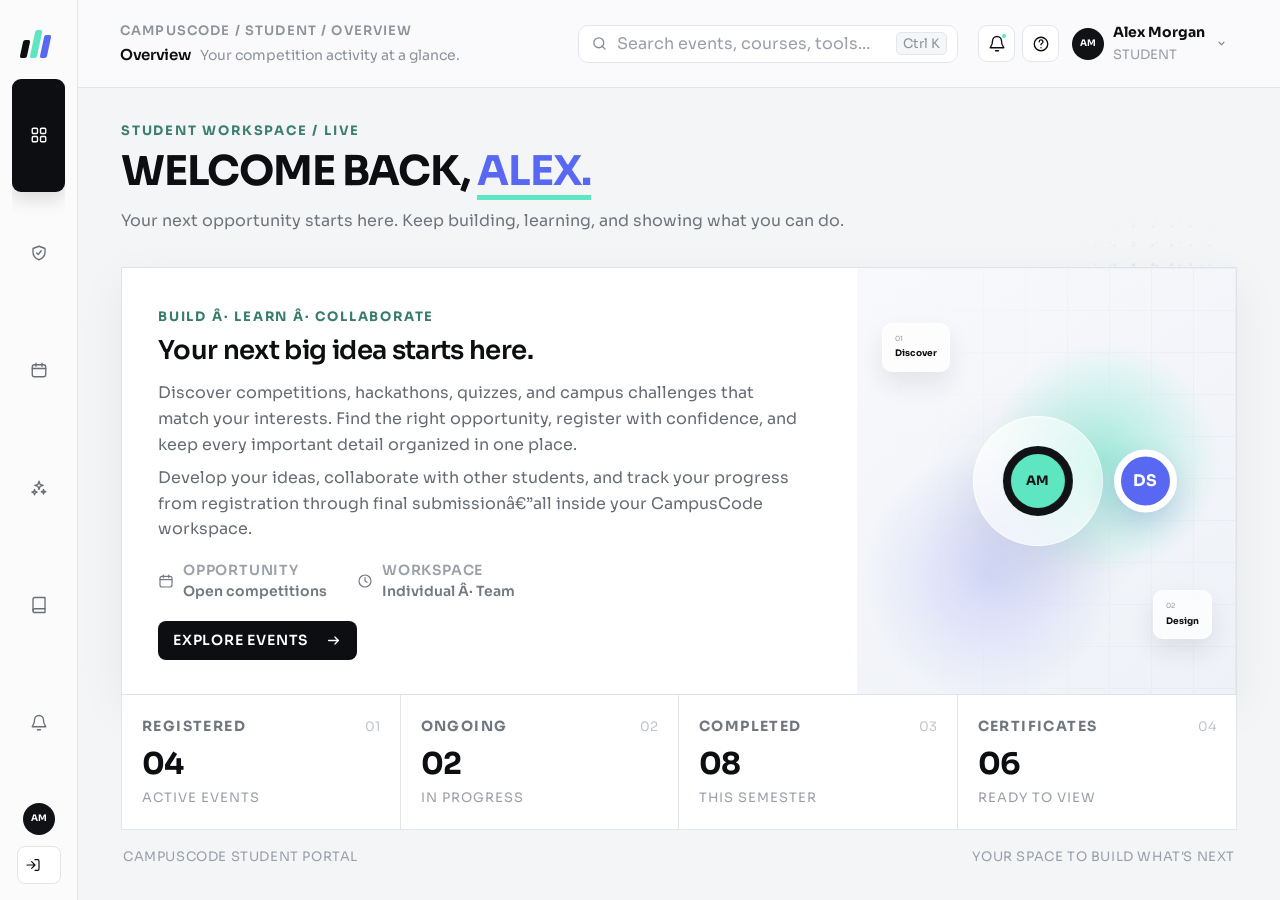
==== commit 41ccfec2: "Publish dashboard hover navigation and typography Co-authored-by: Copilot <223556219+Copilot@users.n" ====
--- a/Dashboard/index.html
+++ b/Dashboard/index.html
@@ -4,9 +4,9 @@
 <meta charset="utf-8">
 <meta name="viewport" content="width=device-width, initial-scale=1">
 <meta name="description" content="CampusCode student competition workspace prototype">
-<title>Overview — CampusCode</title>
+<title>Overview â€” CampusCode</title>
 <link rel="icon" href="assets/images/favicon.png">
-<link rel="stylesheet" href="css/style.css">
+<link rel="stylesheet" href="css/style.css?v=campuscode-dashboard-20261108-3">
 <link rel="stylesheet" href="css/responsive.css">
 </head>
 <body data-page="overview">
@@ -68,16 +68,16 @@
 <h1>Welcome back, <span>Alex.</span>
 </h1>
 <p>Your next opportunity starts here. Keep building, learning, and showing what you can do.</p></section><section class="event-card"><div class="event-copy">
-<div class="eyebrow">Build · Learn · Collaborate</div>
+<div class="eyebrow">Build Â· Learn Â· Collaborate</div>
 <h2>Your next big idea starts here.</h2>
 <p>Discover competitions, hackathons, quizzes, and campus challenges that match your interests. Find the right opportunity, register with confidence, and keep every important detail organized in one place.</p>
-<p>Develop your ideas, collaborate with other students, and track your progress from registration through final submission—all inside your CampusCode workspace.</p>
+<p>Develop your ideas, collaborate with other students, and track your progress from registration through final submissionâ€”all inside your CampusCode workspace.</p>
 <div class="event-meta">
 <div>
 <svg aria-hidden="true" fill="none" height="16" viewbox="0 0 24 24" width="16" stroke="currentColor" stroke-linecap="round" stroke-linejoin="round" stroke-width="1.8"><rect x="3" y="5" width="18" height="16" rx="3"></rect><path d="M8 3v4M16 3v4M3 10h18"></path></svg><span><small>Opportunity</small>Open competitions</span>
 </div>
 <div>
-<svg aria-hidden="true" fill="none" height="16" viewbox="0 0 24 24" width="16" stroke="currentColor" stroke-linecap="round" stroke-linejoin="round" stroke-width="1.8"><circle cx="12" cy="12" r="9"></circle><path d="M12 7v5l3 2"></path></svg><span><small>Workspace</small>Individual · Team</span>
+<svg aria-hidden="true" fill="none" height="16" viewbox="0 0 24 24" width="16" stroke="currentColor" stroke-linecap="round" stroke-linejoin="round" stroke-width="1.8"><circle cx="12" cy="12" r="9"></circle><path d="M12 7v5l3 2"></path></svg><span><small>Workspace</small>Individual Â· Team</span>
 </div>
 </div>
 <button class="primary-button">Explore events <svg aria-hidden="true" fill="none" height="17" viewbox="0 0 24 24" width="17" stroke="currentColor" stroke-linecap="round" stroke-linejoin="round" stroke-width="1.8"><path d="M5 12h14m-5-5 5 5-5 5"></path></svg></button>
--- a/Dashboard/css/style.css
+++ b/Dashboard/css/style.css
@@ -8146,14 +8146,14 @@
 }
 /* Unified CampusCode typography system */
 :root {
-  --type-page-title: 30px;
-  --type-section-title: 21px;
-  --type-card-title: 17px;
-  --type-body: 14px;
+  --type-page-title: 42px;
+  --type-section-title: 26px;
+  --type-card-title: 19px;
+  --type-body: 16px;
   --type-nav: 14px;
   --type-button: 14px;
-  --type-secondary: 13px;
-  --type-meta: 12px;
+  --type-secondary: 14px;
+  --type-meta: 13px;
 }
 
 body {
@@ -8251,7 +8251,7 @@
 .arena-hero-copy h1,
 .arena-subpage-intro h1,
 .profile-identity h1 {
-  font-size: clamp(26px, 2.5vw, var(--type-page-title));
+  font-size: clamp(34px, 3.2vw, var(--type-page-title));
   font-weight: 700;
   line-height: 1.12;
   letter-spacing: -1.2px;
@@ -8456,10 +8456,10 @@
 
 @media (max-width: 760px) {
   :root {
-    --type-page-title: 28px;
-    --type-section-title: 20px;
-    --type-card-title: 16px;
-    --type-body: 14px;
+    --type-page-title: 34px;
+    --type-section-title: 23px;
+    --type-card-title: 18px;
+    --type-body: 15px;
     --type-nav: 14px;
     --type-button: 14px;
     --type-secondary: 13px;
@@ -8469,4 +8469,321 @@
   .page-copy strong {
     font-size: 15px;
   }
-}
+
+  .welcome-section h1 {
+    font-size: clamp(29px, 8vw, 32px);
+    letter-spacing: -1.6px;
+  }
+}
+
+/* Keep page introductions and profile copy aligned with the shared type scale. */
+.events-intro > div:first-child > p,
+.my-events-intro > div:first-child > p,
+.communication-intro > div:first-child > p,
+.profile-identity > p,
+.arena-hero-copy > p {
+  font-size: var(--type-body);
+  line-height: 1.6;
+}
+
+.profile-identity > strong {
+  font-size: var(--type-meta);
+}
+
+.profile-education span {
+  font-size: var(--type-secondary);
+}
+
+/* Navigation hover feedback, including the compact icon rail. */
+.main-nav > a,
+.main-nav button,
+.main-nav .workspace-subnav a {
+  transition:
+    color 0.18s ease,
+    background-color 0.18s ease,
+    box-shadow 0.18s ease,
+    transform 0.18s ease;
+}
+
+.main-nav > a > svg,
+.main-nav button > svg:first-child {
+  transition:
+    color 0.18s ease,
+    transform 0.22s cubic-bezier(0.2, 0.8, 0.2, 1);
+}
+
+.main-nav > a:hover:not(.active),
+.main-nav > a:focus-visible:not(.active),
+.main-nav button:hover,
+.main-nav button:focus-visible,
+.main-nav .workspace-subnav a:hover:not(.active),
+.main-nav .workspace-subnav a:focus-visible:not(.active) {
+  color: #4d5ce6;
+  background-color: #eef0ff;
+  box-shadow: 0 5px 14px rgba(89, 104, 242, 0.12);
+  transform: translateX(3px);
+}
+
+.main-nav > a:hover > svg,
+.main-nav > a:focus-visible > svg,
+.main-nav button:hover > svg:first-child,
+.main-nav button:focus-visible > svg:first-child {
+  color: #4d5ce6;
+  transform: scale(1.12) rotate(-5deg);
+}
+
+.main-nav > a.active:hover {
+  transform: translateX(2px);
+}
+
+.main-nav > a.active:hover > svg {
+  color: var(--green);
+  transform: scale(1.12);
+}
+
+.sidebar-collapsed .main-nav > a:hover:not(.active),
+.sidebar-collapsed .main-nav > a:focus-visible:not(.active),
+.sidebar-collapsed .main-nav button:hover,
+.sidebar-collapsed .main-nav button:focus-visible {
+  transform: translateY(-2px) scale(1.04);
+}
+
+.sidebar-profile-button {
+  transition:
+    color 0.18s ease,
+    background-color 0.18s ease,
+    transform 0.18s ease;
+}
+
+.sidebar-profile-button .avatar,
+.logout-button svg {
+  transition:
+    color 0.18s ease,
+    background-color 0.18s ease,
+    transform 0.2s ease;
+}
+
+.sidebar-profile-button:hover {
+  color: #4d5ce6;
+  background-color: #eef0ff;
+  transform: translateX(2px);
+}
+
+.sidebar-profile-button:hover .avatar {
+  color: var(--ink);
+  background-color: var(--green);
+  transform: scale(1.08);
+}
+
+.logout-button:hover svg {
+  color: #4d5ce6;
+  transform: translateX(2px);
+}
+
+/* Animated dashboard shell and compact, icon-first navigation. */
+.dashboard {
+  position: relative;
+  isolation: isolate;
+}
+
+.dashboard::before,
+.dashboard::after {
+  content: "";
+  width: 176px;
+  height: 190px;
+  position: absolute;
+  z-index: 0;
+  pointer-events: none;
+  border-radius: 50%;
+  background-image:
+    radial-gradient(circle, rgba(89, 104, 242, 0.6) 1px, transparent 1.7px),
+    radial-gradient(circle, rgba(94, 229, 194, 0.7) 1px, transparent 1.7px);
+  background-position:
+    0 0,
+    9px 10px;
+  background-size:
+    19px 19px,
+    23px 23px;
+  mask-image: radial-gradient(ellipse at center, #000 8%, transparent 72%);
+  opacity: 0.22;
+  animation: dashboard-particles 16s ease-in-out infinite alternate;
+}
+
+.dashboard > * {
+  position: relative;
+  z-index: 1;
+}
+
+.dashboard::before {
+  top: 110px;
+  right: 3%;
+}
+
+.dashboard::after {
+  top: 56%;
+  left: 4%;
+  width: 132px;
+  height: 154px;
+  animation-delay: -7s;
+}
+
+.sidebar .brand,
+.sidebar .sidebar-label,
+.sidebar .main-nav > *,
+.sidebar-account {
+  animation: dashboard-nav-enter 0.42s ease both;
+}
+
+.sidebar .main-nav > *:nth-child(1) {
+  animation-delay: 0.04s;
+}
+
+.sidebar .main-nav > *:nth-child(2) {
+  animation-delay: 0.08s;
+}
+
+.sidebar .main-nav > *:nth-child(3) {
+  animation-delay: 0.12s;
+}
+
+.sidebar .main-nav > *:nth-child(4) {
+  animation-delay: 0.16s;
+}
+
+.sidebar .main-nav > *:nth-child(5) {
+  animation-delay: 0.2s;
+}
+
+.sidebar .main-nav > *:nth-child(6) {
+  animation-delay: 0.24s;
+}
+
+.topbar {
+  animation: dashboard-topbar-enter 0.48s ease both;
+}
+
+.dashboard > .welcome-section,
+.dashboard > .event-card,
+.dashboard > .stats-grid,
+.dashboard > .dashboard-footer {
+  animation: dashboard-content-enter 0.58s cubic-bezier(0.2, 0.7, 0.2, 1) both;
+}
+
+.dashboard > .event-card {
+  animation-delay: 0.12s;
+}
+
+.dashboard > .stats-grid {
+  animation-delay: 0.22s;
+}
+
+.dashboard > .dashboard-footer {
+  animation-delay: 0.3s;
+}
+
+.dashboard > :is(.arena-page, .events-page, .my-events-page, .communication-page, .profile-page) > * {
+  animation: dashboard-content-enter 0.48s cubic-bezier(0.2, 0.7, 0.2, 1) both;
+}
+
+.dashboard > :is(.arena-page, .events-page, .my-events-page, .communication-page, .profile-page) > *:nth-child(2) {
+  animation-delay: 0.08s;
+}
+
+.dashboard > :is(.arena-page, .events-page, .my-events-page, .communication-page, .profile-page) > *:nth-child(3) {
+  animation-delay: 0.16s;
+}
+
+.dashboard > :is(.arena-page, .events-page, .my-events-page, .communication-page, .profile-page) > *:nth-child(4) {
+  animation-delay: 0.24s;
+}
+
+.visual-grid {
+  animation: dashboard-grid-drift 24s linear infinite;
+}
+
+.event-orb {
+  animation: dashboard-orbit 6s ease-in-out infinite;
+}
+
+.floating-card {
+  transition:
+    box-shadow 0.2s ease,
+    translate 0.2s ease;
+}
+
+.floating-card:hover {
+  translate: 0 -4px;
+  box-shadow: 0 18px 34px rgba(28, 35, 53, 0.14);
+}
+
+.card-two {
+  animation: dashboard-orbit 6s 1.1s ease-in-out infinite;
+}
+
+.stats-grid article {
+  transition:
+    background-color 0.2s ease,
+    translate 0.2s ease;
+}
+
+.stats-grid article:hover {
+  translate: 0 -3px;
+  background-color: #f8f9ff;
+}
+
+@keyframes dashboard-nav-enter {
+  from {
+    opacity: 0;
+    translate: 0 8px;
+  }
+  to {
+    opacity: 1;
+    translate: 0 0;
+  }
+}
+
+@keyframes dashboard-topbar-enter {
+  from {
+    opacity: 0;
+    translate: 0 -8px;
+  }
+  to {
+    opacity: 1;
+    translate: 0 0;
+  }
+}
+
+@keyframes dashboard-content-enter {
+  from {
+    opacity: 0;
+    translate: 0 14px;
+  }
+  to {
+    opacity: 1;
+    translate: 0 0;
+  }
+}
+
+@keyframes dashboard-grid-drift {
+  to {
+    background-position:
+      42px 42px,
+      42px 42px;
+  }
+}
+
+@keyframes dashboard-orbit {
+  50% {
+    translate: 0 -7px;
+  }
+}
+
+@keyframes dashboard-particles {
+  to {
+    background-position:
+      18px 24px,
+      27px 2px;
+    opacity: 0.38;
+    translate: 0 12px;
+  }
+}
--- a/Dashboard/css/responsive.css
+++ b/Dashboard/css/responsive.css
@@ -394,3 +394,97 @@
   .category-tabs::-webkit-scrollbar { display:none; }
   main { width:100%; }
 }
+
+@media (min-width: 901px) {
+  .sidebar-collapse-toggle {
+    display: none;
+  }
+
+  .app-shell.sidebar-collapsed.sidebar-hover-expanded {
+    grid-template-columns: 248px minmax(0, 1fr);
+  }
+
+  .sidebar-collapsed.sidebar-hover-expanded .sidebar {
+    width: 248px;
+    padding: 26px 16px 14px;
+    overflow-y: auto;
+    box-shadow: 18px 0 42px rgba(17, 20, 28, 0.1);
+  }
+
+  .sidebar-collapsed.sidebar-hover-expanded .brand {
+    flex-direction: row;
+    gap: 11px;
+    padding: 0 7px 30px;
+  }
+
+  .sidebar-collapsed.sidebar-hover-expanded .brand > div:nth-child(2),
+  .sidebar-collapsed.sidebar-hover-expanded .sidebar-label,
+  .sidebar-collapsed.sidebar-hover-expanded .main-nav button > span,
+  .sidebar-collapsed.sidebar-hover-expanded .main-nav > a > span,
+  .sidebar-collapsed.sidebar-hover-expanded .profile > div {
+    display: block;
+    animation: sidebar-label-enter 0.18s ease both;
+  }
+
+  .sidebar-collapsed.sidebar-hover-expanded .workspace-subnav {
+    display: grid;
+  }
+
+  .sidebar-collapsed.sidebar-hover-expanded .main-nav {
+    gap: 5px;
+  }
+
+  .sidebar-collapsed.sidebar-hover-expanded .main-nav > a {
+    min-height: 42px;
+    justify-content: flex-start;
+    padding: 0 11px;
+  }
+
+  .sidebar-collapsed.sidebar-hover-expanded .main-nav button {
+    min-height: 42px;
+    justify-content: flex-start;
+    padding: 0 11px;
+  }
+
+  .sidebar-collapsed.sidebar-hover-expanded .main-nav button > .chevron {
+    display: grid;
+  }
+
+  .sidebar-collapsed.sidebar-hover-expanded .sidebar-account {
+    display: block;
+    justify-items: initial;
+    padding-top: 28px;
+  }
+
+  .sidebar-collapsed.sidebar-hover-expanded .profile {
+    width: 100%;
+    min-height: auto;
+    justify-content: flex-start;
+    padding: 0 8px 13px;
+  }
+
+  .sidebar-collapsed.sidebar-hover-expanded .logout-button {
+    width: 100%;
+    height: 34px;
+    margin-top: 0;
+    padding: 0;
+    font-size: var(--type-secondary);
+  }
+
+  .sidebar-collapsed.sidebar-hover-expanded .main-nav button::after,
+  .sidebar-collapsed.sidebar-hover-expanded .sidebar-profile-button::after,
+  .sidebar-collapsed.sidebar-hover-expanded .logout-button::after {
+    display: none;
+  }
+}
+
+@keyframes sidebar-label-enter {
+  from {
+    opacity: 0;
+    transform: translateX(-5px);
+  }
+  to {
+    opacity: 1;
+    transform: translateX(0);
+  }
+}
